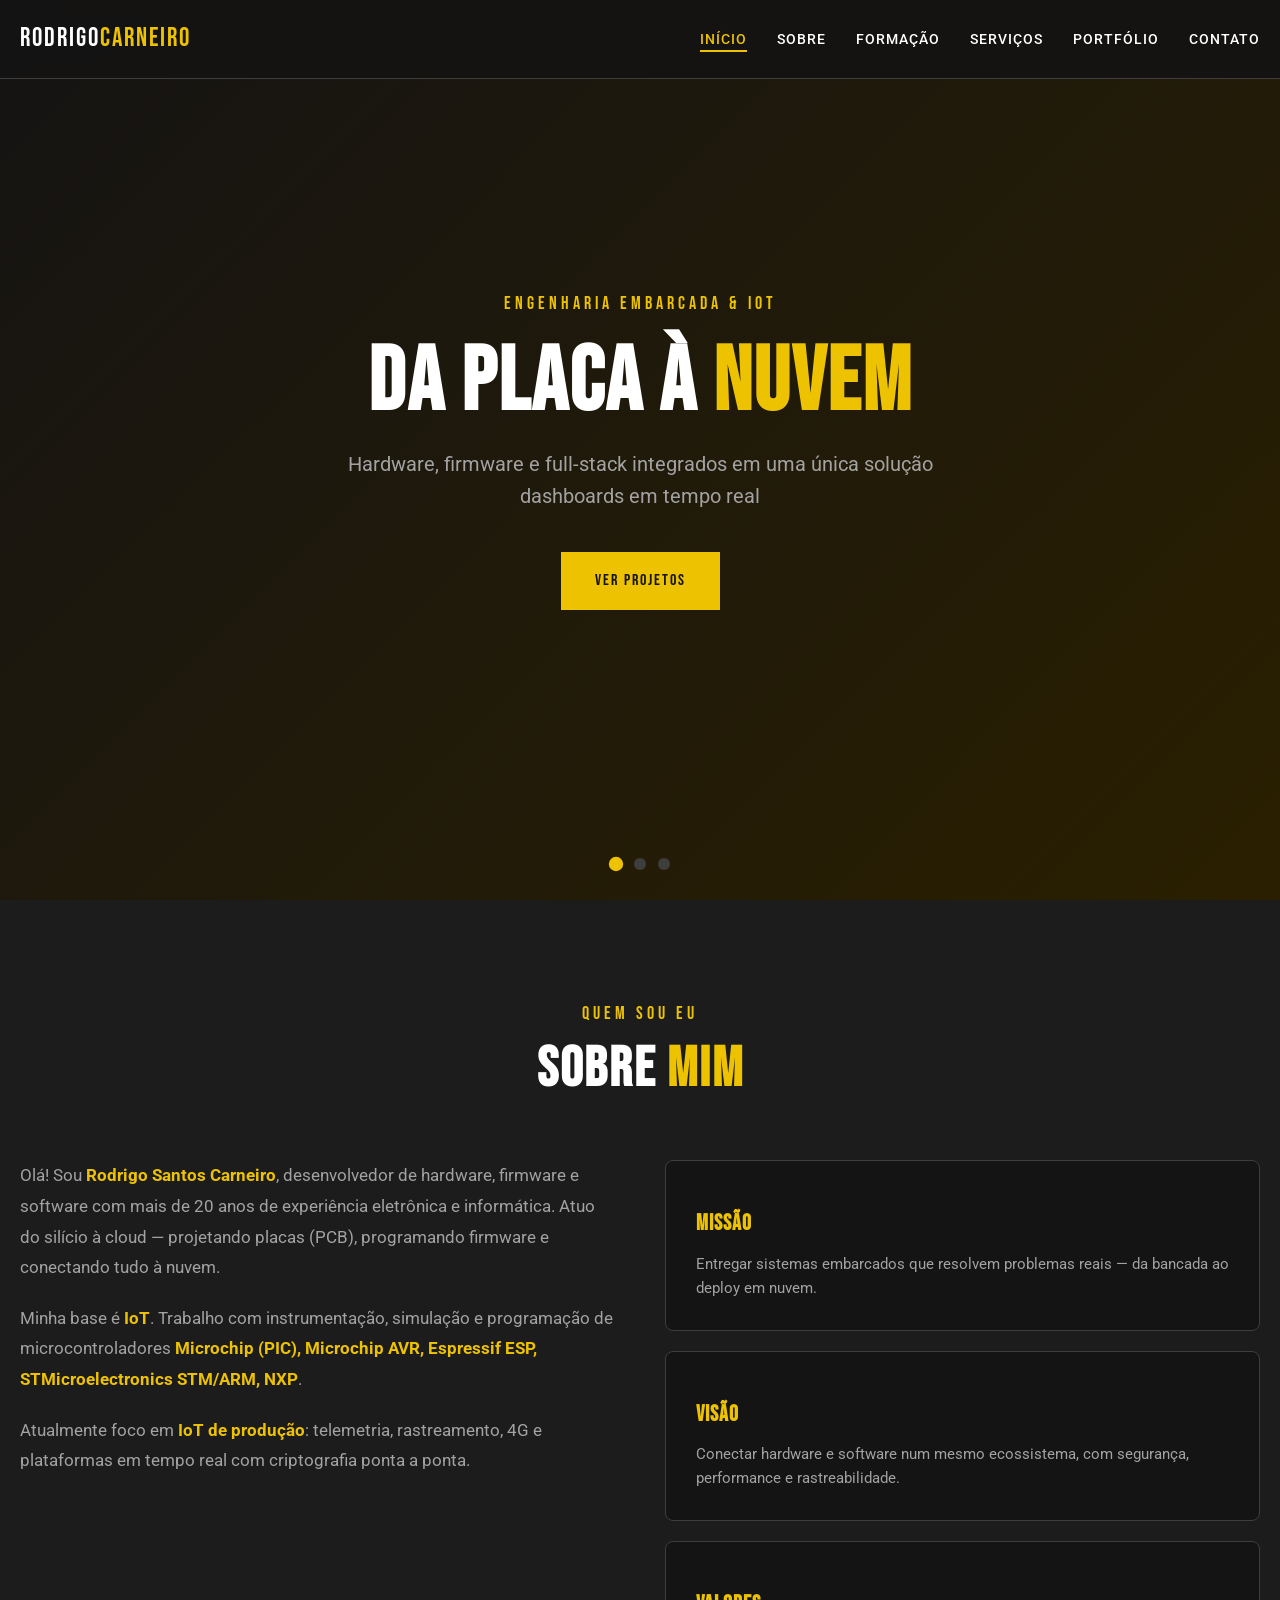
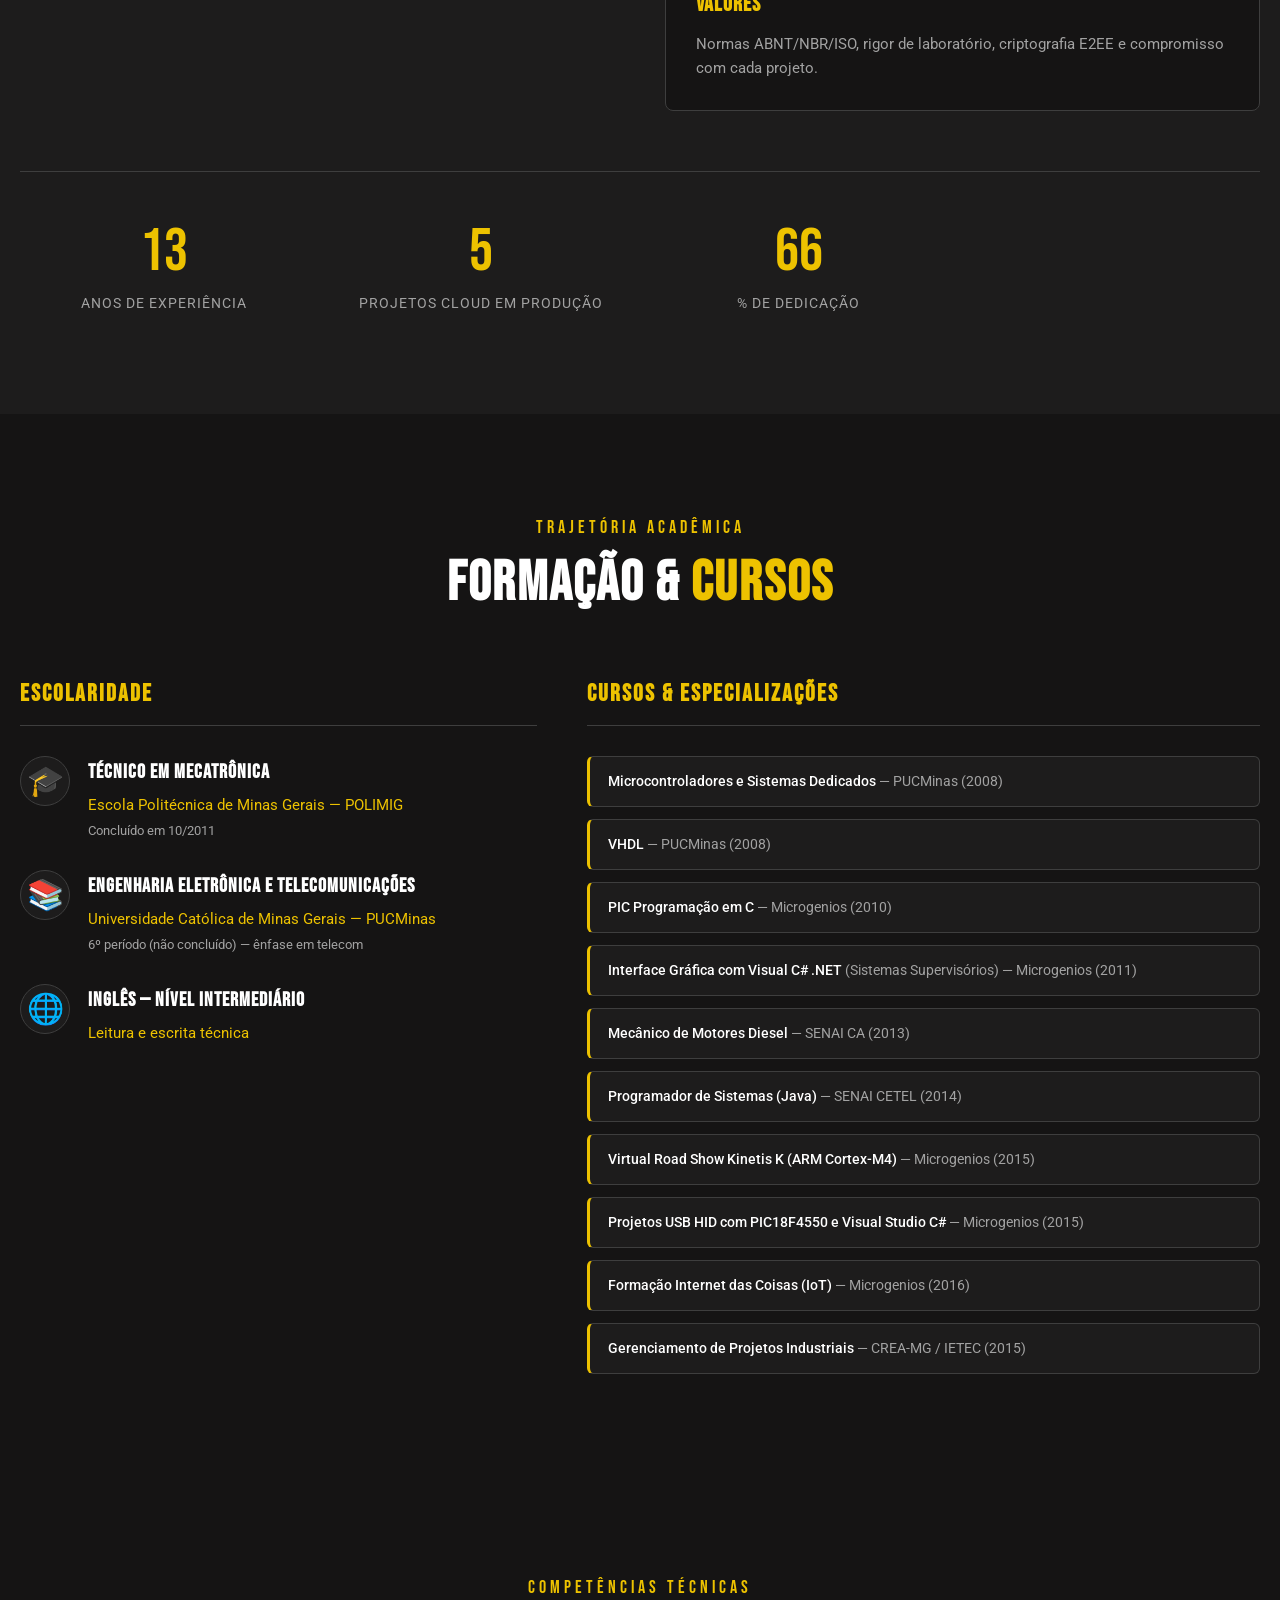
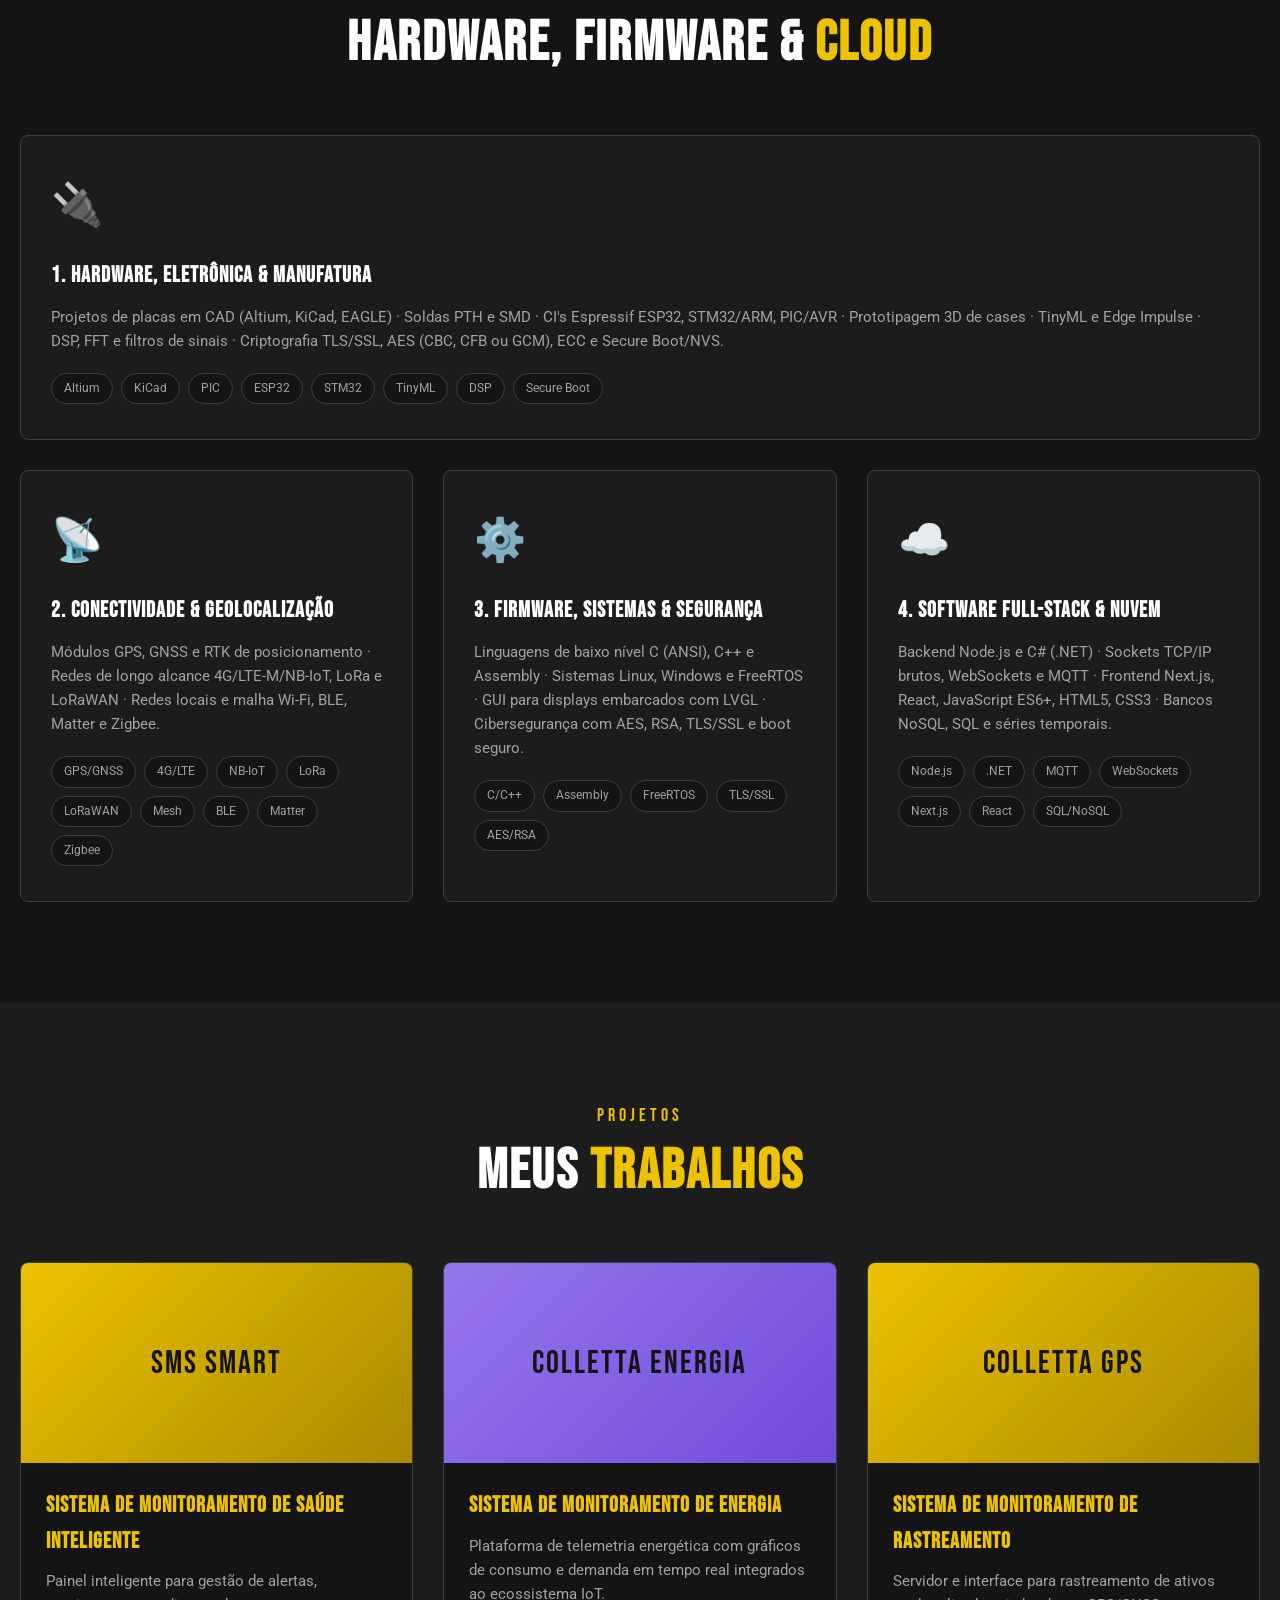
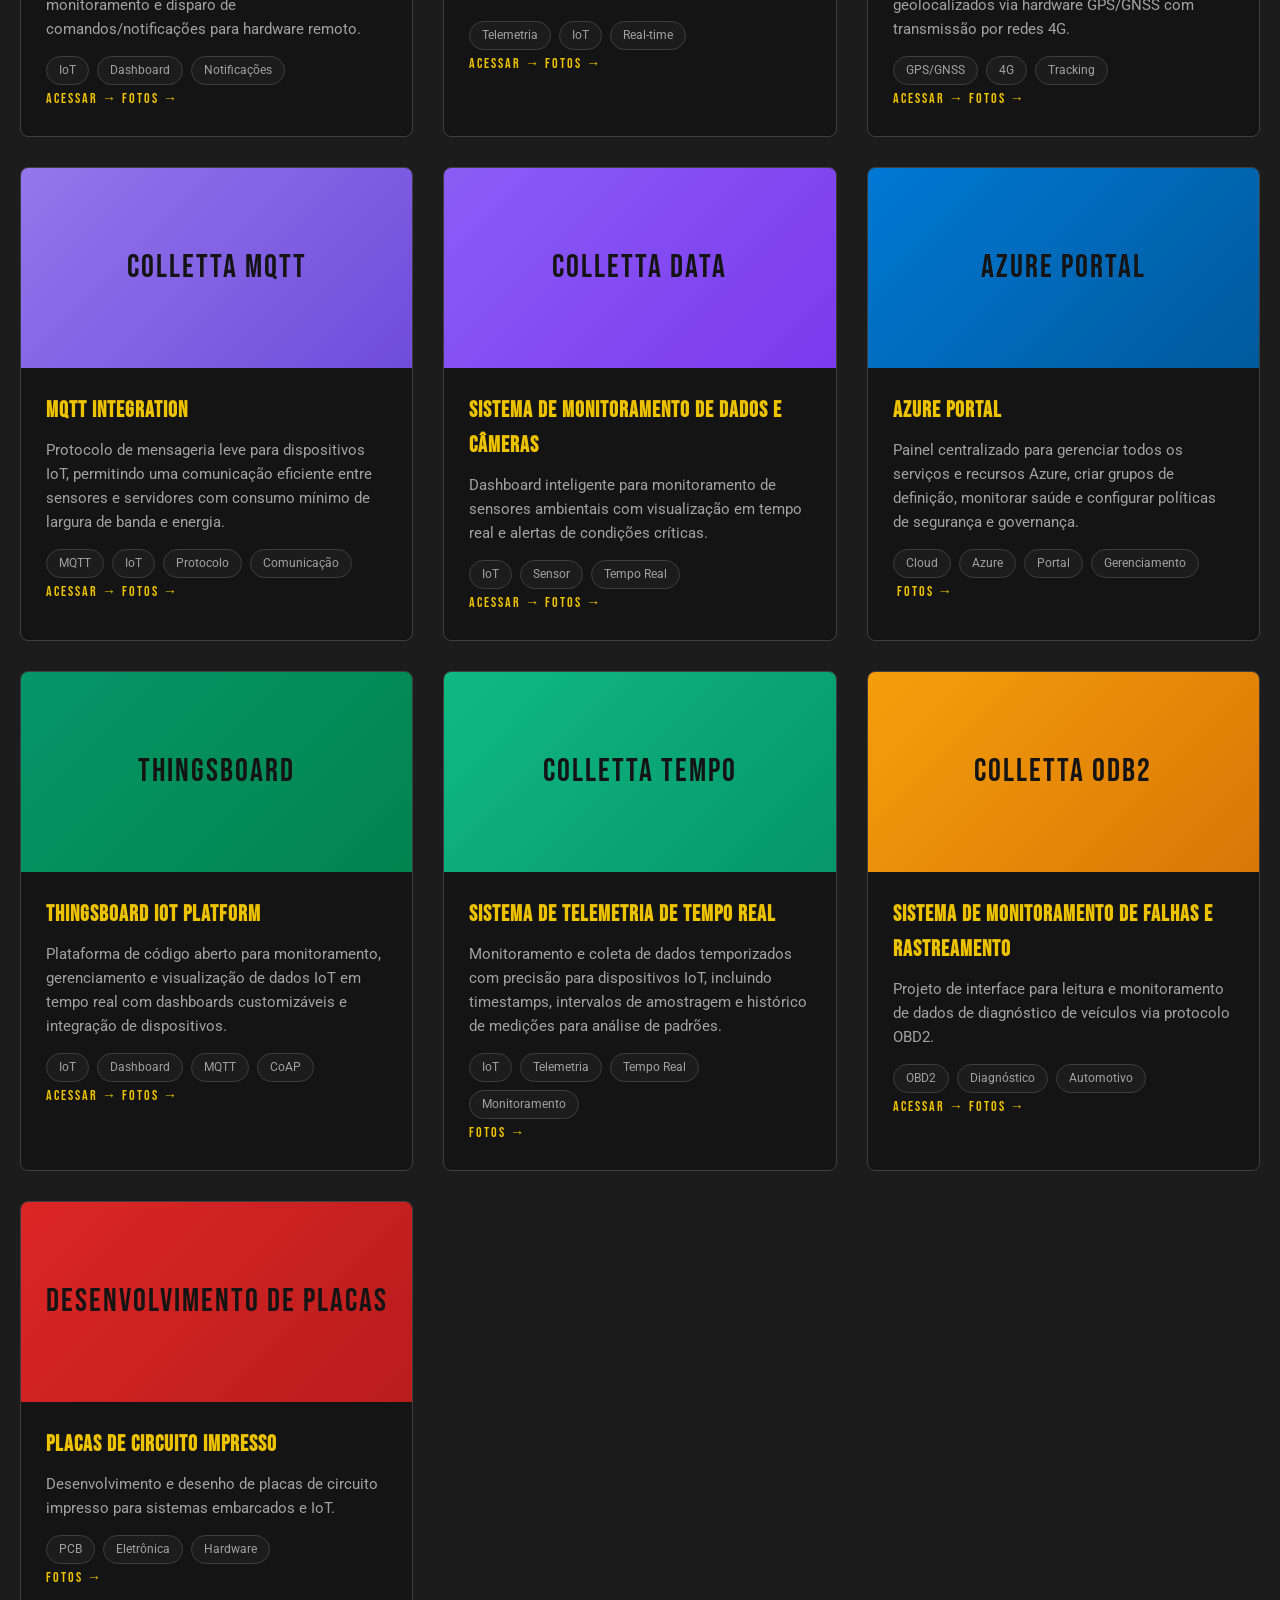
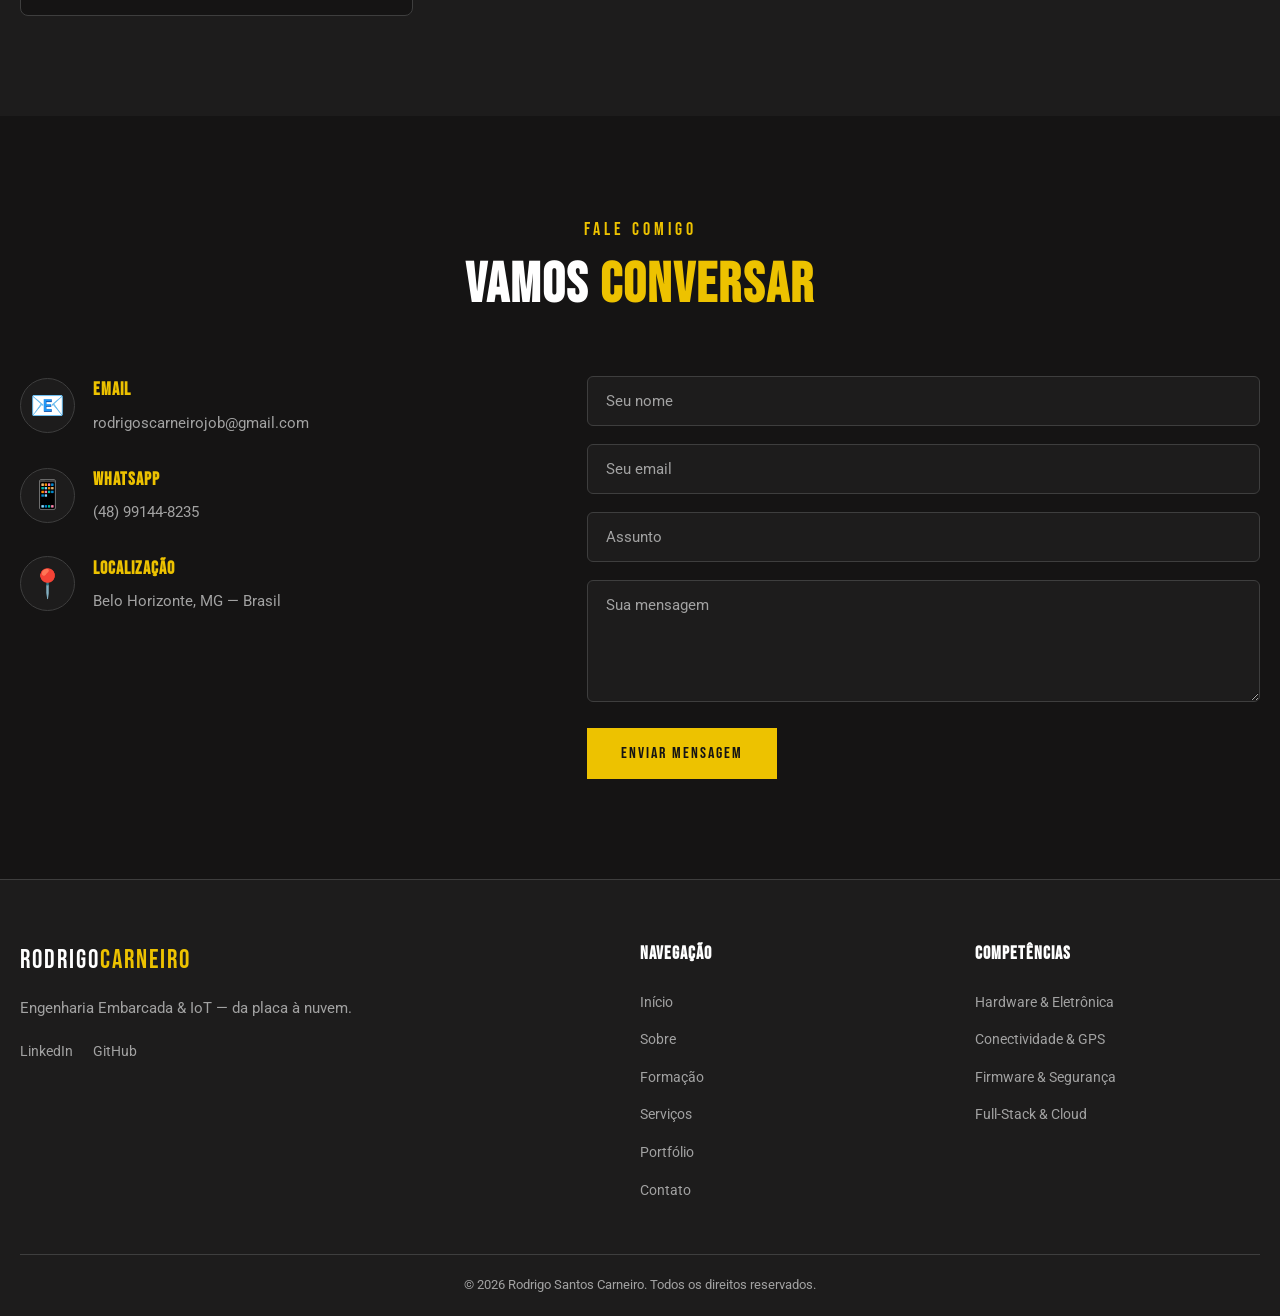
==== index.html @ 7bb81520 "publicar portfolio inicial" ====
<!DOCTYPE html>
<html lang="pt-BR">
<head>
    <meta charset="UTF-8">
    <meta name="viewport" content="width=device-width, initial-scale=1.0">
    <meta name="description" content="Rodrigo Santos Carneiro — Engenheiro Eletrônico e Full-Stack especialista em sistemas embarcados, IoT, firmware e cloud. 20+ anos de experiência.">
    <title>Rodrigo Carneiro — Engenharia Embarcada & IoT</title>
    <link rel="preconnect" href="https://fonts.googleapis.com">
    <link rel="preconnect" href="https://fonts.gstatic.com" crossorigin>
    <link href="https://fonts.googleapis.com/css2?family=Bebas+Neue&family=Roboto:wght@300;400;500;700;900&display=swap" rel="stylesheet">
    <link rel="stylesheet" href="style.css">
</head>
<body>
    <!-- Header / Menu -->
    <header class="header" id="header">
        <div class="container header-container">
            <a href="#" class="logo">
                <span class="logo-text">RODRIGO<span class="accent">CARNEIRO</span></span>
            </a>
            <nav class="nav" id="nav">
                <ul class="menu">
                    <li><a href="#inicio">Início</a></li>
                    <li><a href="#sobre">Sobre</a></li>
                    <li><a href="#formacao">Formação</a></li>
                    <li><a href="#servicos">Serviços</a></li>
                    <li><a href="#portfolio">Portfólio</a></li>
                    <li><a href="#contato">Contato</a></li>
                </ul>
            </nav>
            <button class="menu-toggle" id="menuToggle" aria-label="Menu">
                <span></span>
                <span></span>
                <span></span>
            </button>
        </div>
    </header>

    <!-- Hero / Banner -->
    <section class="hero" id="inicio">
        <div class="hero-slider">
            <div class="hero-slide active" style="--bg: linear-gradient(135deg, #151414 0%, #2a1f00 100%);">
                <div class="container hero-content">
                    <span class="hero-tag">ENGENHARIA EMBARCADA & IoT</span>
                    <h1 class="hero-title">Da Placa à <span class="accent">Nuvem</span></h1>
                    <p class="hero-subtitle">Hardware, firmware e full-stack integrados em uma única solução dashboards em tempo real</p>
                    <a href="#portfolio" class="btn btn-primary">VER PROJETOS</a>
                </div>
            </div>
            <div class="hero-slide" style="--bg: linear-gradient(135deg, #151414 0%, #1a1a2e 100%);">
                <div class="container hero-content">
                    <span class="hero-tag">EXPERIÊNCIA</span>
                    <h1 class="hero-title">20+ Anos de <span class="accent">Eletrônica</span></h1>
                    <p class="hero-subtitle">Laboratório, projetos CAD, soldas PTH/SMD, simulações — do protótipo ao produto</p>
                    <a href="#sobre" class="btn btn-primary">SAIBA MAIS</a>
                </div>
            </div>
            <div class="hero-slide" style="--bg: linear-gradient(135deg, #151414 0%, #2d1b00 100%);">
                <div class="container hero-content">
                    <span class="hero-tag">TELEMETRIA</span>
                    <h1 class="hero-title">Código que <span class="accent">Conecta</span></h1>
                    <p class="hero-subtitle">Telemetria, rastreamento, geolocalização, Edge AI e criptografia ponta a ponta</p>
                    <a href="#contato" class="btn btn-primary">ENTRE EM CONTATO</a>
                </div>
            </div>
        </div>
        <div class="slider-dots">
            <span class="dot active" data-slide="0"></span>
            <span class="dot" data-slide="1"></span>
            <span class="dot" data-slide="2"></span>
        </div>
    </section>

    <!-- Sobre -->
    <section class="section sobre" id="sobre">
        <div class="container">
            <div class="section-header">
                <span class="section-tag">QUEM SOU EU</span>
                <h2 class="section-title">Sobre <span class="accent">Mim</span></h2>
            </div>
            <div class="sobre-grid">
                <div class="sobre-text">
                    <p>Olá! Sou <strong>Rodrigo Santos Carneiro</strong>, desenvolvedor de hardware, firmware e software com mais de 20 anos de experiência eletrônica e informática. Atuo do silício à cloud — projetando placas (PCB), programando firmware e conectando tudo à nuvem.</p>
                    <p>Minha base é <strong>IoT</strong>. Trabalho com instrumentação, simulação e programação de microcontroladores <strong>Microchip (PIC), Microchip AVR, Espressif ESP, STMicroelectronics STM/ARM, NXP</strong>.</p>
                    <p>Atualmente foco em <strong>IoT de produção</strong>: telemetria, rastreamento, 4G e plataformas em tempo real com criptografia ponta a ponta.</p>
                </div>
                <div class="sobre-cards">
                    <div class="sobre-card">
                        <h3 class="card-icon"></h3>
                        <h4>Missão</h4>
                        <p>Entregar sistemas embarcados que resolvem problemas reais — da bancada ao deploy em nuvem.</p>
                    </div>
                    <div class="sobre-card">
                        <h3 class="card-icon"></h3>
                        <h4>Visão</h4>
                        <p>Conectar hardware e software num mesmo ecossistema, com segurança, performance e rastreabilidade.</p>
                    </div>
                    <div class="sobre-card">
                        <h3 class="card-icon"></h3>
                        <h4>Valores</h4>
                        <p>Normas ABNT/NBR/ISO, rigor de laboratório, criptografia E2EE e compromisso com cada projeto.</p>
                    </div>
                </div>
            </div>
            <div class="stats">
                <div class="stat-item">
                    <span class="stat-number" data-target="20">0</span>
                    <span class="stat-label">Anos de Experiência</span>
                </div>
                <div class="stat-item">
                    <span class="stat-number" data-target="9">0</span>
                    <span class="stat-label">Projetos Cloud em Produção</span>
                </div>
                
                <div class="stat-item">
                    <span class="stat-number" data-target="100">0</span>
                    <span class="stat-label">% de Dedicação</span>
                </div>
            </div>
        </div>
    </section>

    <!-- Formação -->
    <section class="section formacao" id="formacao">
        <div class="container">
            <div class="section-header">
                <span class="section-tag">TRAJETÓRIA ACADÊMICA</span>
                <h2 class="section-title">Formação & <span class="accent">Cursos</span></h2>
            </div>
            <div class="formacao-grid">
                <div class="formacao-col">
                    <h3 class="formacao-col-title">Escolaridade</h3>
                    <div class="formacao-item">
                        <div class="formacao-marker">🎓</div>
                        <div>
                            <h4>Técnico em Mecatrônica</h4>
                            <p class="formacao-inst">Escola Politécnica de Minas Gerais — POLIMIG</p>
                            <p class="formacao-period">Concluído em 10/2011</p>
                        </div>
                    </div>
                    <div class="formacao-item">
                        <div class="formacao-marker">📚</div>
                        <div>
                            <h4>Engenharia Eletrônica e Telecomunicações</h4>
                            <p class="formacao-inst">Universidade Católica de Minas Gerais — PUCMinas</p>
                            <p class="formacao-period">6º período (não concluído) — ênfase em telecom</p>
                        </div>
                    </div>
                    <div class="formacao-item">
                        <div class="formacao-marker">🌐</div>
                        <div>
                            <h4>Inglês — Nível Intermediário</h4>
                            <p class="formacao-inst">Leitura e escrita técnica</p>
                        </div>
                    </div>
                </div>
                <div class="formacao-col">
                    <h3 class="formacao-col-title">Cursos & Especializações</h3>
                    <ul class="formacao-list">
                        <li><strong>Microcontroladores e Sistemas Dedicados</strong> — PUCMinas (2008)</li>
                        <li><strong>VHDL</strong> — PUCMinas (2008)</li>
                        <li><strong>PIC Programação em C</strong> — Microgenios (2010)</li>
                        <li><strong>Interface Gráfica com Visual C# .NET</strong> (Sistemas Supervisórios) — Microgenios (2011)</li>
                        <li><strong>Mecânico de Motores Diesel</strong> — SENAI CA (2013)</li>
                        <li><strong>Programador de Sistemas (Java)</strong> — SENAI CETEL (2014)</li>
                        <li><strong>Virtual Road Show Kinetis K (ARM Cortex-M4)</strong> — Microgenios (2015)</li>
                        <li><strong>Projetos USB HID com PIC18F4550 e Visual Studio C#</strong> — Microgenios (2015)</li>
                        <li><strong>Formação Internet das Coisas (IoT)</strong> — Microgenios (2016)</li>
                        <li><strong>Gerenciamento de Projetos Industriais</strong> — CREA-MG / IETEC (2015)</li>
                    </ul>
                </div>
            </div>
        </div>
    </section>

    <!-- Serviços -->
    <section class="section servicos" id="servicos">
        <div class="container">
            <div class="section-header">
                <span class="section-tag">COMPETÊNCIAS TÉCNICAS</span>
                <h2 class="section-title">Hardware, Firmware & <span class="accent">Cloud</span></h2>
            </div>
            <div class="servicos-grid">
                <div class="servico-card servico-card-wide">
                    <div class="servico-icon">🔌</div>
                    <h3 class="servico-title">1. Hardware, Eletrônica & Manufatura</h3>
                    <p class="servico-desc">Projetos de placas em CAD (Altium, KiCad, EAGLE) · Soldas PTH e SMD · CI's Espressif ESP32, STM32/ARM, PIC/AVR · Prototipagem 3D de cases · TinyML e Edge Impulse · DSP, FFT e filtros de sinais · Criptografia TLS/SSL, AES (CBC, CFB ou GCM), ECC e Secure Boot/NVS.</p>
                    <div class="servico-tags">
                        <span>Altium</span><span>KiCad</span><span>PIC</span><span>ESP32</span><span>STM32</span><span>TinyML</span><span>DSP</span><span>Secure Boot</span>
                    </div>
                </div>
                <div class="servico-card">
                    <div class="servico-icon">📡</div>
                    <h3 class="servico-title">2. Conectividade & Geolocalização</h3>
                    <p class="servico-desc">Módulos GPS, GNSS e RTK de posicionamento · Redes de longo alcance 4G/LTE-M/NB-IoT, LoRa e LoRaWAN · Redes locais e malha Wi-Fi, BLE, Matter e Zigbee.</p>
                    <div class="servico-tags">
                        <span>GPS/GNSS</span><span>4G/LTE</span><span>NB-IoT</span><span>LoRa</span><span>LoRaWAN</span><span>Mesh</span><span>BLE</span><span>Matter</span><span>Zigbee</span>
                    </div>
                </div>
                <div class="servico-card">
                    <div class="servico-icon">⚙️</div>
                    <h3 class="servico-title">3. Firmware, Sistemas & Segurança</h3>
                    <p class="servico-desc">Linguagens de baixo nível C (ANSI), C++ e Assembly · Sistemas Linux, Windows e FreeRTOS · GUI para displays embarcados com LVGL · Cibersegurança com AES, RSA, TLS/SSL e boot seguro.</p>
                    <div class="servico-tags">
                        <span>C/C++</span><span>Assembly</span><span>FreeRTOS</span><span>TLS/SSL</span><span>AES/RSA</span>
                    </div>
                </div>
                <div class="servico-card">
                    <div class="servico-icon">☁️</div>
                    <h3 class="servico-title">4. Software Full-Stack & Nuvem</h3>
                    <p class="servico-desc">Backend Node.js e C# (.NET) · Sockets TCP/IP brutos, WebSockets e MQTT · Frontend Next.js, React, JavaScript ES6+, HTML5, CSS3 · Bancos NoSQL, SQL e séries temporais.</p>
                    <div class="servico-tags">
                        <span>Node.js</span><span>.NET</span><span>MQTT</span><span>WebSockets</span><span>Next.js</span><span>React</span><span>SQL/NoSQL</span>
                    </div>
                </div>
            </div>
        </div>
    </section>

    <!-- Portfólio -->
    <section class="section portfolio" id="portfolio">
        <div class="container">
            <div class="section-header">
                <span class="section-tag">PROJETOS</span>
                <h2 class="section-title">Meus <span class="accent">Trabalhos</span></h2>
            </div>
            <div class="portfolio-grid">
                <div class="portfolio-card">
                    <div class="portfolio-img" style="background: linear-gradient(135deg, #edc200 0%, #a98a00 100%);">
                        <span>SMS Smart</span>
                    </div>
                    <div class="portfolio-info">
                        <h3>Sistema de Monitoramento de Saúde Inteligente</h3>
                        <p>Painel inteligente para gestão de alertas, monitoramento e disparo de comandos/notificações para hardware remoto.</p>
                        <div class="portfolio-tags">
                            <span>IoT</span><span>Dashboard</span><span>Notificações</span>
                        </div>
                        <a href="https://smssmart.netlify.app" target="_blank" rel="noopener" class="servico-link">Acessar →</a>
                        <a href="fotos/smssmart/index.html" target="_blank" rel="noopener" class="servico-link">Fotos →</a>
                    </div>
                </div>
                <div class="portfolio-card">
                    <div class="portfolio-img" style="background: linear-gradient(135deg, #9476EC 0%, #704CDB 100%);">
                        <span>Colletta Energia</span>
                    </div>
                    <div class="portfolio-info">
                        <h3>Sistema de Monitoramento de Energia</h3>
                        <p>Plataforma de telemetria energética com gráficos de consumo e demanda em tempo real integrados ao ecossistema IoT.</p>
                        <div class="portfolio-tags">
                            
                            <span>Telemetria</span><span>IoT</span><span>Real-time</span>
                            
                        </div>
                        <a href="https://collettaenergia.netlify.app" target="_blank" rel="noopener" class="servico-link">Acessar →</a>
                        <a href="fotos/CollettaSellettivaiiot billaiiot energia/index.html" target="_blank" rel="noopener" class="servico-link">Fotos →</a>
                    </div>
                </div>
                <div class="portfolio-card">
                    <div class="portfolio-img" style="background: linear-gradient(135deg, #edc200 0%, #a98a00 100%);">
                        <span>Colletta GPS</span>
                    </div>
                    <div class="portfolio-info">
                        <h3>Sistema de Monitoramento de Rastreamento</h3>
                        <p>Servidor e interface para rastreamento de ativos geolocalizados via hardware GPS/GNSS com transmissão por redes 4G.</p>
                        <div class="portfolio-tags">
                            <span>GPS/GNSS</span><span>4G</span><span>Tracking</span>
                        </div>
                        <a href="https://collettagps.onrender.com" target="_blank" rel="noopener" class="servico-link">Acessar →</a>
                        <a href="fotos/CollettaSelletiva iio&T GPS/index.html" target="_blank" rel="noopener" class="servico-link">Fotos →</a>
                    </div>
                </div>
                <div class="portfolio-card">
                    <div class="portfolio-img" style="background: linear-gradient(135deg, #9476EC 0%, #704CDB 100%);">
                        <span>Colletta MQTT</span>
                    </div>
                    <div class="portfolio-info">
                        <h3>MQTT Integration</h3>
                        <p>Protocolo de mensageria leve para dispositivos IoT, permitindo uma comunicação eficiente entre sensores e servidores com consumo mínimo de largura de banda e energia.</p>
                        <div class="portfolio-tags">
                            <span>MQTT</span><span>IoT</span><span>Protocolo</span><span>Comunicação</span>
                        </div>
                        <a href="https://collettamqtt.onrender.com" target="_blank" rel="noopener" class="servico-link">Acessar →</a>
                        <a href="fotos/mqtt/index.html" target="_blank" rel="noopener" class="servico-link">Fotos →</a>
                        
                    </div>
                </div>
                <div class="portfolio-card">
                    <div class="portfolio-img" style="background: linear-gradient(135deg, #8b5cf6 0%, #7c3aed 100%);">
                        <span>Colletta DATA</span>
                    </div>
                    <div class="portfolio-info">
                        <h3>Sistema de Monitoramento de dados e câmeras</h3>
                        <p>Dashboard inteligente para monitoramento de sensores ambientais com visualização em tempo real e alertas de condições críticas.</p>
                        <div class="portfolio-tags">
                            <span>IoT</span><span>Sensor</span><span>Tempo Real</span>
                        </div>
                        <a href="https://nomadgeek-sensor-dashboard.onrender.com/client" target="_blank" rel="noopener" class="servico-link">Acessar →</a>
                        <a href="fotos/colletta data/index.html" target="_blank" rel="noopener" class="servico-link">Fotos →</a>
                    </div>
                </div>
                <div class="portfolio-card">
                    <div class="portfolio-img" style="background: linear-gradient(135deg, #0078d4 0%, #005a9c 100%);">
                        <span>Azure Portal</span>
                    </div>
                    <div class="portfolio-info">
                        <h3>Azure Portal</h3>
                        <p>Painel centralizado para gerenciar todos os serviços e recursos Azure, criar grupos de definição, monitorar saúde e configurar políticas de segurança e governança.</p>
                        <div class="portfolio-tags">
                            <span>Cloud</span><span>Azure</span><span>Portal</span><span>Gerenciamento</span>
                        </div>
                        <a href="https://portal.azure.com" target="_blank" rel="noopener" class="servico-link"></a>
                        <a href="fotos/portal azure/index.html" target="_blank" rel="noopener" class="servico-link">Fotos →</a>
                    </div>
                </div>
                <div class="portfolio-card">
                    <div class="portfolio-img" style="background: linear-gradient(135deg, #059669 0%, #02844e 100%);">
                        <span>ThingsBoard</span>
                    </div>
                    <div class="portfolio-info">
                        <h3>ThingsBoard IoT Platform</h3>
                        <p>Plataforma de código aberto para monitoramento, gerenciamento e visualização de dados IoT em tempo real com dashboards customizáveis e integração de dispositivos.</p>
                        <div class="portfolio-tags">
                            <span>IoT</span><span>Dashboard</span><span>MQTT</span><span>CoAP</span>
                        </div>
                        <a href="https://thingsboard.io" target="_blank" rel="noopener" class="servico-link">Acessar →</a>
                        <a href="fotos/thingsboard/index.html" target="_blank" rel="noopener" class="servico-link">Fotos →</a>
                    </div>
                </div>
                <div class="portfolio-card">
                    <div class="portfolio-img" style="background: linear-gradient(135deg, #10b981 0%, #059669 100%);">
                        <span>Colletta Tempo</span>
                    </div>
                    <div class="portfolio-info">
                        <h3>Sistema de Telemetria de Tempo Real</h3>
                        <p>Monitoramento e coleta de dados temporizados com precisão para dispositivos IoT, incluindo timestamps, intervalos de amostragem e histórico de medições para análise de padrões.</p>
                    <div class="portfolio-tags">
                            <span>IoT</span><span>Telemetria</span><span>Tempo Real</span><span>Monitoramento</span>
                        </div>
                        
                        <a href="fotos/colletta-iiot-dashboard/index.html" target="_blank" rel="noopener" class="servico-link">Fotos →</a>
                    </div>
                </div>
                <div class="portfolio-card">
                    <div class="portfolio-img" style="background: linear-gradient(135deg, #f59e0b 0%, #d97706 100%);">
                        <span>Colletta ODB2</span>
                    </div>
                    <div class="portfolio-info">
                        <h3>Sistema de Monitoramento de Falhas e Rastreamento</h3>
                        <p>Projeto de interface para leitura e monitoramento de dados de diagnóstico de veículos via protocolo OBD2.</p>
                        <div class="portfolio-tags">
                            <span>OBD2</span><span>Diagnóstico</span><span>Automotivo</span>
                        </div>
                        <a href="https://collettaodb2.netlify.app" target="_blank" rel="noopener" class="servico-link">Acessar →</a>
                        <a href="fotos/projeto-odb2/index.html" target="_blank" rel="noopener" class="servico-link">Fotos →</a>
                    </div>
                </div>
                <div class="portfolio-card">
                    <div class="portfolio-img" style="background: linear-gradient(135deg, #dc2626 0%, #b91c1c 100%);">
                        <span>Desenvolvimento de Placas</span>
                    </div>
                    <div class="portfolio-info">
                        <h3>Placas de Circuito Impresso</h3>
                        <p>Desenvolvimento e desenho de placas de circuito impresso para sistemas embarcados e IoT.</p>
                        <div class="portfolio-tags">
                            <span>PCB</span><span>Eletrônica</span><span>Hardware</span>
                        </div>
                        
                        <a href="fotos/placas/index.html" target="_blank" rel="noopener" class="servico-link">Fotos →</a>
                    </div>
                </div>
            </div>
    </section>

    <!-- Contato -->
    <section class="section contato" id="contato">
        <div class="container">
            <div class="section-header">
                <span class="section-tag">FALE COMIGO</span>
                <h2 class="section-title">Vamos <span class="accent">Conversar</span></h2>
            </div>
            <div class="contato-grid">
                <div class="contato-info">
                    <div class="contato-item">
                        <span class="contato-icon">📧</span>
                        <div>
                            <h4>Email</h4>
                            <a href="mailto:rodrigoscarneirojob@gmail.com">rodrigoscarneirojob@gmail.com</a>
                        </div>
                    </div>
                    <div class="contato-item">
                        <span class="contato-icon">📱</span>
                        <div>
                            <h4>WhatsApp</h4>
                            <a href="https://wa.me/5504891448235" target="_blank" rel="noopener">(48) 99144-8235</a>
                        </div>
                    </div>
                    <div class="contato-item">
                        <span class="contato-icon">📍</span>
                        <div>
                            <h4>Localização</h4>
                            <p>Belo Horizonte, MG — Brasil</p>
                        </div>
                    </div>
                </div>
                <form class="contato-form" id="contatoForm" action="https://formsubmit.co/rodrigoscarneirojob@gmail.com" method="POST">
                    <div class="form-group">
                        <input type="text" name="name" placeholder="Seu nome" required>
                    </div>
                    <div class="form-group">
                        <input type="email" name="email" placeholder="Seu email" required>
                    </div>
                    <div class="form-group">
                        <input type="text" name="subject" placeholder="Assunto">
                    </div>
                    <div class="form-group">
                        <textarea name="message" placeholder="Sua mensagem" rows="5" required></textarea>
                    </div>
                    <button type="submit" class="btn btn-primary">ENVIAR MENSAGEM</button>
                </form>
            </div>
        </div>
    </section>

    <!-- Footer -->
    <footer class="footer">
        <div class="container">
            <div class="footer-top">
                <div class="footer-brand">
                    <a href="#" class="logo">
                        <span class="logo-text">RODRIGO<span class="accent">CARNEIRO</span></span>
                    </a>
                    <p>Engenharia Embarcada & IoT — da placa à nuvem.</p>
                    <div class="social-links">
                        <a href="https://www.linkedin.com/in/rodrigo-carneiro-b8105b269/" aria-label="LinkedIn">LinkedIn</a>
                        <a href="https://github.com/bilarodrigo" aria-label="GitHub">GitHub</a>
                        
                    </div>
                </div>
                <div class="footer-links">
                    <h4>Navegação</h4>
                    <ul>
                        <li><a href="#inicio">Início</a></li>
                        <li><a href="#sobre">Sobre</a></li>
                        <li><a href="#formacao">Formação</a></li>
                        <li><a href="#servicos">Serviços</a></li>
                        <li><a href="#portfolio">Portfólio</a></li>
                        <li><a href="#contato">Contato</a></li>
                    </ul>
                </div>
                <div class="footer-links">
                    <h4>Competências</h4>
                    <ul>
                        <li><a href="#servicos">Hardware & Eletrônica</a></li>
                        <li><a href="#servicos">Conectividade & GPS</a></li>
                        <li><a href="#servicos">Firmware & Segurança</a></li>
                        <li><a href="#servicos">Full-Stack & Cloud</a></li>
                    </ul>
                </div>
            </div>
            <div class="footer-bottom">
                <p>&copy; <span id="year"></span> Rodrigo Santos Carneiro. Todos os direitos reservados.</p>
            </div>
        </div>
    </footer>

    <script src="script.js"></script>
</body>
</html>
---- style.css ----
:root {
    --bg-color: #151414;
    --bg-alt: #1d1c1c;
    --border-color: #3E3E3E;
    --text-dark: #edc200;
    --text-light: #A2A2A2;
    --text-link: #edc200;
    --text-hover: #a2a2a2;
    --white: #ffffff;
    --purple: #9476EC;
    --purple-dark: #704CDB;
    --font-display: 'Bebas Neue', sans-serif;
    --font-body: 'Roboto', sans-serif;
    --transition: all 0.3s ease;
    --max-width: 1320px;
}

* {
    margin: 0;
    padding: 0;
    box-sizing: border-box;
}

html {
    scroll-behavior: smooth;
}

body {
    font-family: var(--font-body);
    background-color: var(--bg-color);
    color: var(--white);
    line-height: 1.6;
    overflow-x: hidden;
}

img {
    max-width: 100%;
    height: auto;
}

a {
    text-decoration: none;
    color: inherit;
}

ul {
    list-style: none;
}

.container {
    max-width: var(--max-width);
    margin: 0 auto;
    padding: 0 20px;
}

.accent {
    color: var(--text-dark);
}

.btn {
    display: inline-block;
    padding: 14px 32px;
    font-family: var(--font-display);
    font-size: 16px;
    letter-spacing: 2px;
    text-transform: uppercase;
    border: 2px solid var(--text-dark);
    transition: var(--transition);
    cursor: pointer;
}

.btn-primary {
    background: var(--text-dark);
    color: var(--bg-color);
}

.btn-primary:hover {
    background: transparent;
    color: var(--text-dark);
}

/* Header */
.header {
    position: fixed;
    top: 0;
    left: 0;
    width: 100%;
    z-index: 1000;
    background: rgba(21, 20, 20, 0.95);
    backdrop-filter: blur(10px);
    border-bottom: 1px solid var(--border-color);
    transition: var(--transition);
}

.header.scrolled {
    padding: 0;
}

.header-container {
    display: flex;
    align-items: center;
    justify-content: space-between;
    padding: 18px 20px;
}

.logo {
    display: inline-flex;
}

.logo-text {
    font-family: var(--font-display);
    font-size: 26px;
    letter-spacing: 2px;
    color: var(--white);
}

.menu {
    display: flex;
    gap: 30px;
}

.menu li a {
    font-size: 14px;
    font-weight: 500;
    letter-spacing: 1px;
    text-transform: uppercase;
    color: var(--white);
    transition: var(--transition);
    position: relative;
    padding: 5px 0;
}

.menu li a::after {
    content: '';
    position: absolute;
    bottom: 0;
    left: 0;
    width: 0;
    height: 2px;
    background: var(--text-dark);
    transition: var(--transition);
}

.menu li a:hover,
.menu li a.active {
    color: var(--text-dark);
}

.menu li a:hover::after,
.menu li a.active::after {
    width: 100%;
}

.menu-toggle {
    display: none;
    flex-direction: column;
    gap: 5px;
    background: none;
    border: none;
    cursor: pointer;
    padding: 5px;
}

.menu-toggle span {
    width: 28px;
    height: 3px;
    background: var(--white);
    transition: var(--transition);
}

.menu-toggle.active span:nth-child(1) {
    transform: rotate(45deg) translate(6px, 6px);
}

.menu-toggle.active span:nth-child(2) {
    opacity: 0;
}

.menu-toggle.active span:nth-child(3) {
    transform: rotate(-45deg) translate(6px, -6px);
}

/* Hero / Slider */
.hero {
    position: relative;
    min-height: 100vh;
    overflow: hidden;
}

.hero-slider {
    position: relative;
    height: 100vh;
}

.hero-slide {
    position: absolute;
    top: 0;
    left: 0;
    width: 100%;
    height: 100%;
    display: flex;
    align-items: center;
    background: var(--bg);
    opacity: 0;
    transition: opacity 1s ease;
    z-index: 1;
}

.hero-slide.active {
    opacity: 1;
    z-index: 2;
}

.hero-content {
    text-align: center;
    animation: fadeInUp 1s ease;
}

.hero-tag {
    display: inline-block;
    font-family: var(--font-display);
    color: var(--text-dark);
    letter-spacing: 4px;
    font-size: 18px;
    margin-bottom: 20px;
}

.hero-title {
    font-family: var(--font-display);
    font-size: clamp(40px, 7vw, 96px);
    line-height: 1;
    margin-bottom: 20px;
    letter-spacing: 2px;
}

.hero-subtitle {
    font-size: clamp(16px, 2vw, 20px);
    color: var(--text-light);
    max-width: 600px;
    margin: 0 auto 40px;
    line-height: 1.6;
}

.slider-dots {
    position: absolute;
    bottom: 30px;
    left: 50%;
    transform: translateX(-50%);
    display: flex;
    gap: 12px;
    z-index: 10;
}

.dot {
    width: 12px;
    height: 12px;
    border-radius: 50%;
    background: var(--border-color);
    cursor: pointer;
    transition: var(--transition);
}

.dot.active {
    background: var(--text-dark);
    transform: scale(1.2);
}

@keyframes fadeInUp {
    from {
        opacity: 0;
        transform: translateY(40px);
    }
    to {
        opacity: 1;
        transform: translateY(0);
    }
}

/* Sections */
.section {
    padding: 100px 0;
}

.section-header {
    text-align: center;
    margin-bottom: 60px;
}

.section-tag {
    display: inline-block;
    font-family: var(--font-display);
    color: var(--text-dark);
    letter-spacing: 4px;
    font-size: 18px;
    margin-bottom: 10px;
}

.section-title {
    font-family: var(--font-display);
    font-size: clamp(32px, 5vw, 56px);
    letter-spacing: 2px;
    line-height: 1.1;
}

/* Sobre */
.sobre {
    background: var(--bg-alt);
}

.sobre-grid {
    display: grid;
    grid-template-columns: 1fr 1fr;
    gap: 50px;
    align-items: start;
    margin-bottom: 60px;
}

.sobre-text p {
    font-size: 17px;
    color: var(--text-light);
    margin-bottom: 20px;
    line-height: 1.8;
}

.sobre-text p strong {
    color: var(--text-dark);
}

.sobre-cards {
    display: grid;
    gap: 20px;
}

.sobre-card {
    padding: 30px;
    background: var(--bg-color);
    border: 1px solid var(--border-color);
    border-radius: 8px;
    transition: var(--transition);
}

.sobre-card:hover {
    border-color: var(--text-dark);
    transform: translateY(-5px);
}

.card-icon {
    font-size: 36px;
    margin-bottom: 15px;
}

.sobre-card h4 {
    font-family: var(--font-display);
    font-size: 22px;
    color: var(--text-dark);
    letter-spacing: 1px;
    margin-bottom: 10px;
}

.sobre-card p {
    color: var(--text-light);
    font-size: 15px;
}

.stats {
    display: grid;
    grid-template-columns: repeat(4, 1fr);
    gap: 30px;
    padding-top: 50px;
    border-top: 1px solid var(--border-color);
}

.stat-item {
    text-align: center;
}

.stat-number {
    display: block;
    font-family: var(--font-display);
    font-size: 60px;
    color: var(--text-dark);
    line-height: 1;
}

.stat-label {
    display: block;
    margin-top: 10px;
    font-size: 14px;
    color: var(--text-light);
    text-transform: uppercase;
    letter-spacing: 1px;
}

/* Serviços */
.servicos-grid {
    display: grid;
    grid-template-columns: repeat(auto-fit, minmax(300px, 1fr));
    gap: 30px;
}

.servico-card {
    padding: 35px 30px;
    background: var(--bg-alt);
    border: 1px solid var(--border-color);
    border-radius: 8px;
    transition: var(--transition);
}

.servico-card:hover {
    border-color: var(--text-dark);
    transform: translateY(-8px);
    background: var(--bg-color);
}

.servico-icon {
    font-size: 42px;
    margin-bottom: 20px;
}

.servico-title {
    font-family: var(--font-display);
    font-size: 22px;
    color: var(--white);
    letter-spacing: 1px;
    margin-bottom: 12px;
}

.servico-desc {
    color: var(--text-light);
    font-size: 15px;
    margin-bottom: 20px;
    line-height: 1.6;
}

.servico-link {
    font-family: var(--font-display);
    color: var(--text-dark);
    letter-spacing: 2px;
    font-size: 14px;
    display: inline-block;
    transition: var(--transition);
}

.servico-link:hover {
    letter-spacing: 3px;
}

.servico-card-wide {
    grid-column: 1 / -1;
}

.servico-tags {
    display: flex;
    flex-wrap: wrap;
    gap: 8px;
    margin-top: 15px;
}

.servico-tags span {
    padding: 5px 12px;
    background: var(--bg-color);
    border: 1px solid var(--border-color);
    border-radius: 20px;
    font-size: 12px;
    color: var(--text-light);
    transition: var(--transition);
}

.servico-card:hover .servico-tags span {
    border-color: var(--text-dark);
    color: var(--text-dark);
}

/* Formação */
.formacao {
    background: var(--bg-color);
}

.formacao-grid {
    display: grid;
    grid-template-columns: 1fr 1.3fr;
    gap: 50px;
    align-items: start;
}

.formacao-col-title {
    font-family: var(--font-display);
    font-size: 24px;
    color: var(--text-dark);
    letter-spacing: 2px;
    margin-bottom: 30px;
    padding-bottom: 12px;
    border-bottom: 1px solid var(--border-color);
}

.formacao-item {
    display: flex;
    gap: 18px;
    margin-bottom: 28px;
}

.formacao-marker {
    font-size: 30px;
    flex-shrink: 0;
    width: 50px;
    height: 50px;
    display: flex;
    align-items: center;
    justify-content: center;
    background: var(--bg-alt);
    border: 1px solid var(--border-color);
    border-radius: 50%;
    transition: var(--transition);
}

.formacao-item:hover .formacao-marker {
    border-color: var(--text-dark);
    transform: translateY(-3px);
}

.formacao-item h4 {
    font-family: var(--font-display);
    font-size: 20px;
    color: var(--white);
    letter-spacing: 1px;
    margin-bottom: 5px;
}

.formacao-inst {
    color: var(--text-dark);
    font-size: 15px;
    margin-bottom: 4px;
}

.formacao-period {
    color: var(--text-light);
    font-size: 13px;
}

.formacao-list {
    display: grid;
    gap: 12px;
}

.formacao-list li {
    padding: 14px 18px;
    background: var(--bg-alt);
    border: 1px solid var(--border-color);
    border-left: 3px solid var(--text-dark);
    border-radius: 6px;
    color: var(--text-light);
    font-size: 14px;
    line-height: 1.5;
    transition: var(--transition);
}

.formacao-list li:hover {
    border-color: var(--text-dark);
    transform: translateX(4px);
}

.formacao-list li strong {
    color: var(--white);
    font-weight: 500;
}

/* Portfólio */
.portfolio {
    background: var(--bg-alt);
}

.portfolio-grid {
    display: grid;
    grid-template-columns: repeat(auto-fit, minmax(300px, 1fr));
    gap: 30px;
}

.portfolio-card {
    background: var(--bg-color);
    border: 1px solid var(--border-color);
    border-radius: 8px;
    overflow: hidden;
    transition: var(--transition);
}

.portfolio-card:hover {
    transform: translateY(-8px);
    border-color: var(--text-dark);
}

.portfolio-img {
    height: 200px;
    display: flex;
    align-items: center;
    justify-content: center;
    color: var(--bg-color);
    font-family: var(--font-display);
    font-size: 32px;
    letter-spacing: 2px;
}

.portfolio-info {
    padding: 25px;
}

.portfolio-info h3 {
    font-family: var(--font-display);
    font-size: 22px;
    color: var(--text-dark);
    letter-spacing: 1px;
    margin-bottom: 10px;
}

.portfolio-info p {
    color: var(--text-light);
    font-size: 15px;
    margin-bottom: 15px;
    line-height: 1.6;
}

.portfolio-tags {
    display: flex;
    flex-wrap: wrap;
    gap: 8px;
}

.portfolio-tags span {
    padding: 4px 12px;
    background: var(--bg-alt);
    border: 1px solid var(--border-color);
    border-radius: 20px;
    font-size: 12px;
    color: var(--text-light);
}

/* Contato */
.contato-grid {
    display: grid;
    grid-template-columns: 1fr 1.3fr;
    gap: 50px;
}

.contato-info {
    display: flex;
    flex-direction: column;
    gap: 30px;
}

.contato-item {
    display: flex;
    align-items: center;
    gap: 18px;
}

.contato-icon {
    font-size: 28px;
    width: 55px;
    height: 55px;
    display: flex;
    align-items: center;
    justify-content: center;
    background: var(--bg-alt);
    border: 1px solid var(--border-color);
    border-radius: 50%;
    transition: var(--transition);
    flex-shrink: 0;
}

.contato-item:hover .contato-icon {
    border-color: var(--text-dark);
}

.contato-item h4 {
    font-family: var(--font-display);
    font-size: 18px;
    color: var(--text-dark);
    letter-spacing: 1px;
    margin-bottom: 5px;
}

.contato-item p,
.contato-item a {
    color: var(--text-light);
    font-size: 15px;
    transition: var(--transition);
}

.contato-item a:hover {
    color: var(--text-dark);
}

.contato-form {
    display: flex;
    flex-direction: column;
    gap: 18px;
}

.form-group input,
.form-group textarea {
    width: 100%;
    padding: 15px 18px;
    background: var(--bg-alt);
    border: 1px solid var(--border-color);
    border-radius: 6px;
    color: var(--white);
    font-family: var(--font-body);
    font-size: 15px;
    transition: var(--transition);
}

.form-group input::placeholder,
.form-group textarea::placeholder {
    color: var(--text-light);
}

.form-group input:focus,
.form-group textarea:focus {
    outline: none;
    border-color: var(--text-dark);
}

.form-group textarea {
    resize: vertical;
    min-height: 120px;
}

.contato-form .btn {
    align-self: flex-start;
}

/* Reveal animation */
.reveal {
    opacity: 0;
    transform: translateY(40px);
    transition: opacity 0.6s ease, transform 0.6s ease;
}

.reveal.visible {
    opacity: 1;
    transform: translateY(0);
}

/* Footer */
.footer {
    background: var(--bg-alt);
    border-top: 1px solid var(--border-color);
    padding: 60px 0 20px;
}

.footer-top {
    display: grid;
    grid-template-columns: 2fr 1fr 1fr;
    gap: 50px;
    padding-bottom: 40px;
    border-bottom: 1px solid var(--border-color);
}

.footer-brand p {
    color: var(--text-light);
    margin: 15px 0 20px;
    font-size: 15px;
}

.social-links {
    display: flex;
    gap: 20px;
    flex-wrap: wrap;
}

.social-links a {
    color: var(--text-light);
    font-size: 14px;
    transition: var(--transition);
    position: relative;
}

.social-links a:hover {
    color: var(--text-dark);
}

.footer-links h4 {
    font-family: var(--font-display);
    font-size: 18px;
    color: var(--white);
    letter-spacing: 1px;
    margin-bottom: 20px;
}

.footer-links ul li {
    margin-bottom: 12px;
}

.footer-links ul li a {
    color: var(--text-light);
    font-size: 14px;
    transition: var(--transition);
}

.footer-links ul li a:hover {
    color: var(--text-dark);
}

.footer-bottom {
    text-align: center;
    padding-top: 20px;
}

.footer-bottom p {
    color: var(--text-light);
    font-size: 13px;
}

/* Responsivo */
@media (max-width: 1024px) {
    .sobre-grid {
        grid-template-columns: 1fr;
    }
    .formacao-grid {
        grid-template-columns: 1fr;
        gap: 40px;
    }
    .stats {
        grid-template-columns: repeat(2, 1fr);
        gap: 40px 20px;
    }
    .footer-top {
        grid-template-columns: 1fr 1fr;
    }
    .footer-brand {
        grid-column: 1 / -1;
    }
}

@media (max-width: 768px) {
    .section {
        padding: 70px 0;
    }
    .menu {
        position: fixed;
        top: 70px;
        right: -100%;
        width: 100%;
        height: calc(100vh - 70px);
        background: var(--bg-color);
        flex-direction: column;
        gap: 0;
        padding: 30px 0;
        transition: right 0.4s ease;
        border-top: 1px solid var(--border-color);
    }
    .menu.active {
        right: 0;
    }
    .menu li {
        width: 100%;
        text-align: center;
    }
    .menu li a {
        display: block;
        padding: 18px;
        border-bottom: 1px solid var(--border-color);
    }
    .menu-toggle {
        display: flex;
    }
    .contato-grid {
        grid-template-columns: 1fr;
    }
    .footer-top {
        grid-template-columns: 1fr;
        gap: 30px;
    }
    .stats {
        grid-template-columns: 1fr 1fr;
    }
    .stat-number {
        font-size: 44px;
    }
    .formacao-marker {
        width: 42px;
        height: 42px;
        font-size: 24px;
    }
    .formacao-item h4 {
        font-size: 18px;
    }
    .servico-card-wide {
        grid-column: auto;
    }
}

@media (max-width: 480px) {
    .stats {
        grid-template-columns: 1fr;
    }
    .btn {
        padding: 12px 24px;
        font-size: 14px;
    }
    .formacao-list li {
        padding: 12px 14px;
        font-size: 13px;
    }
}
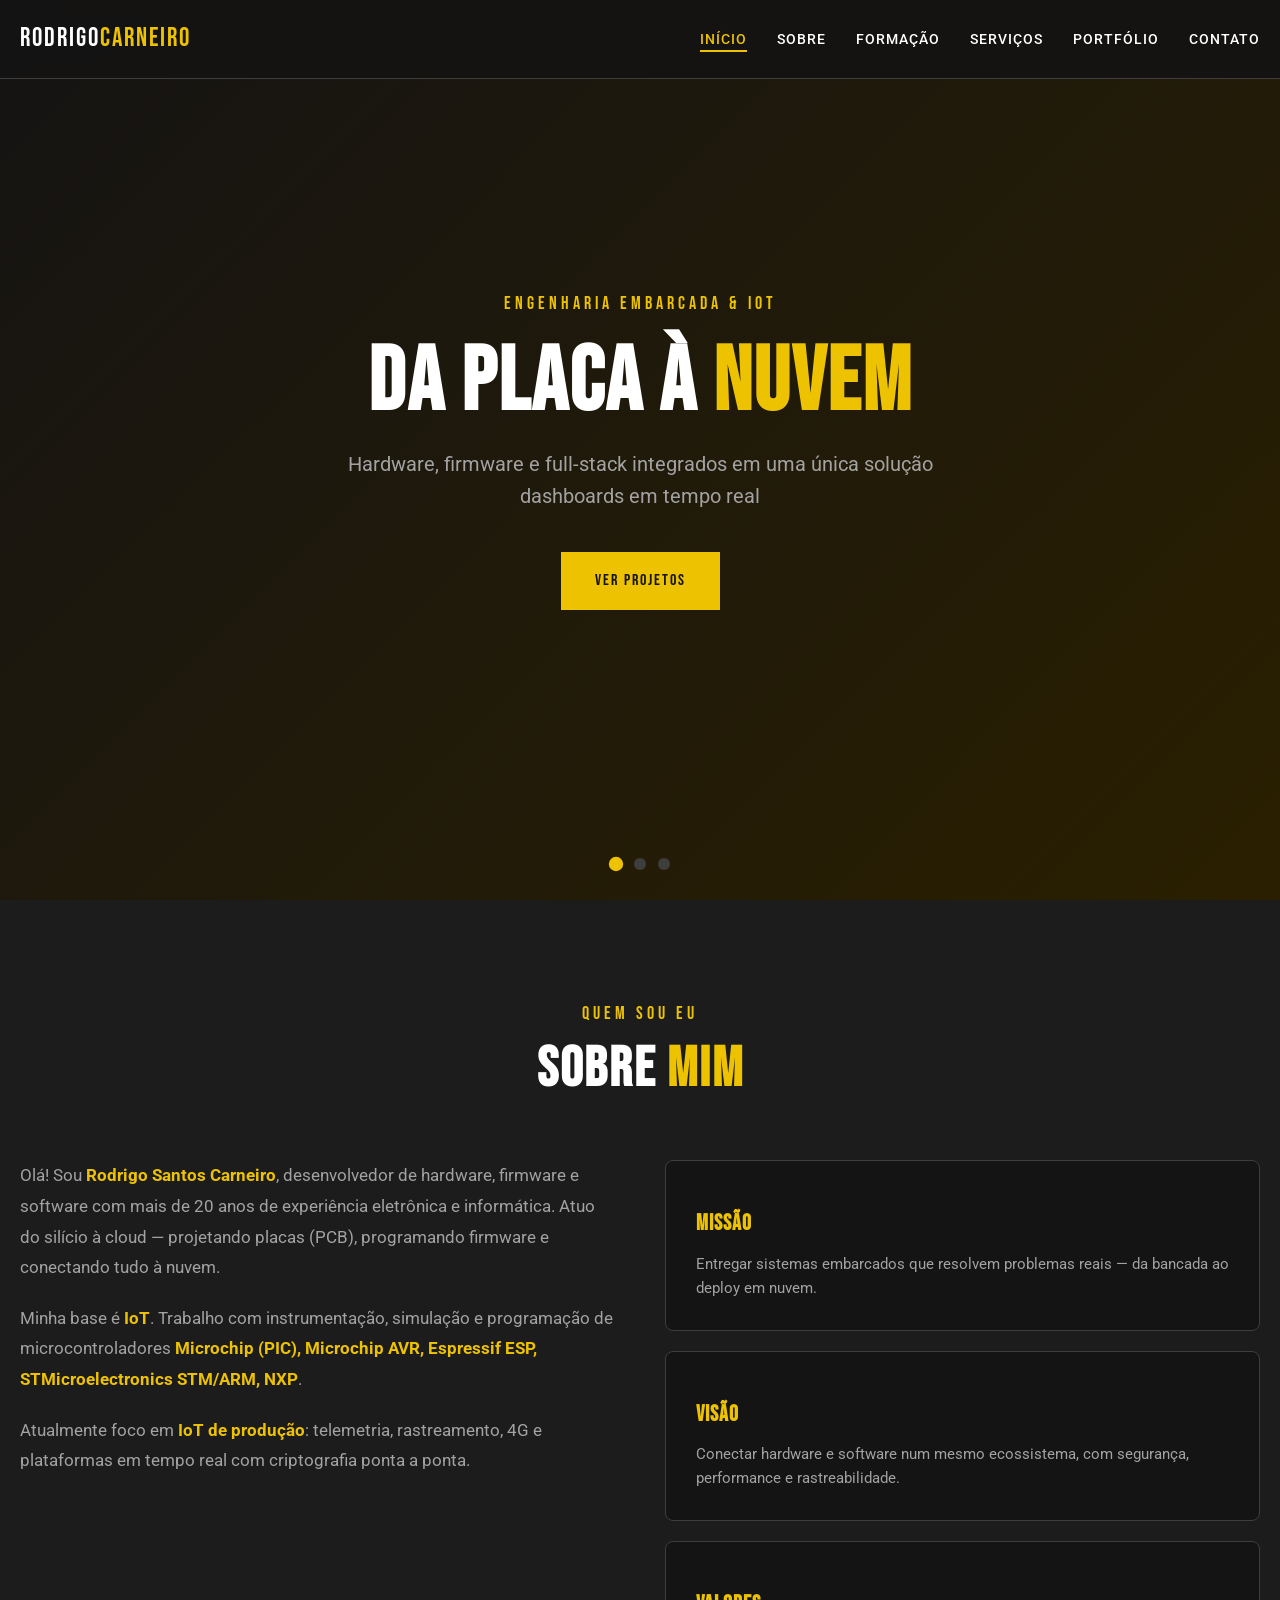
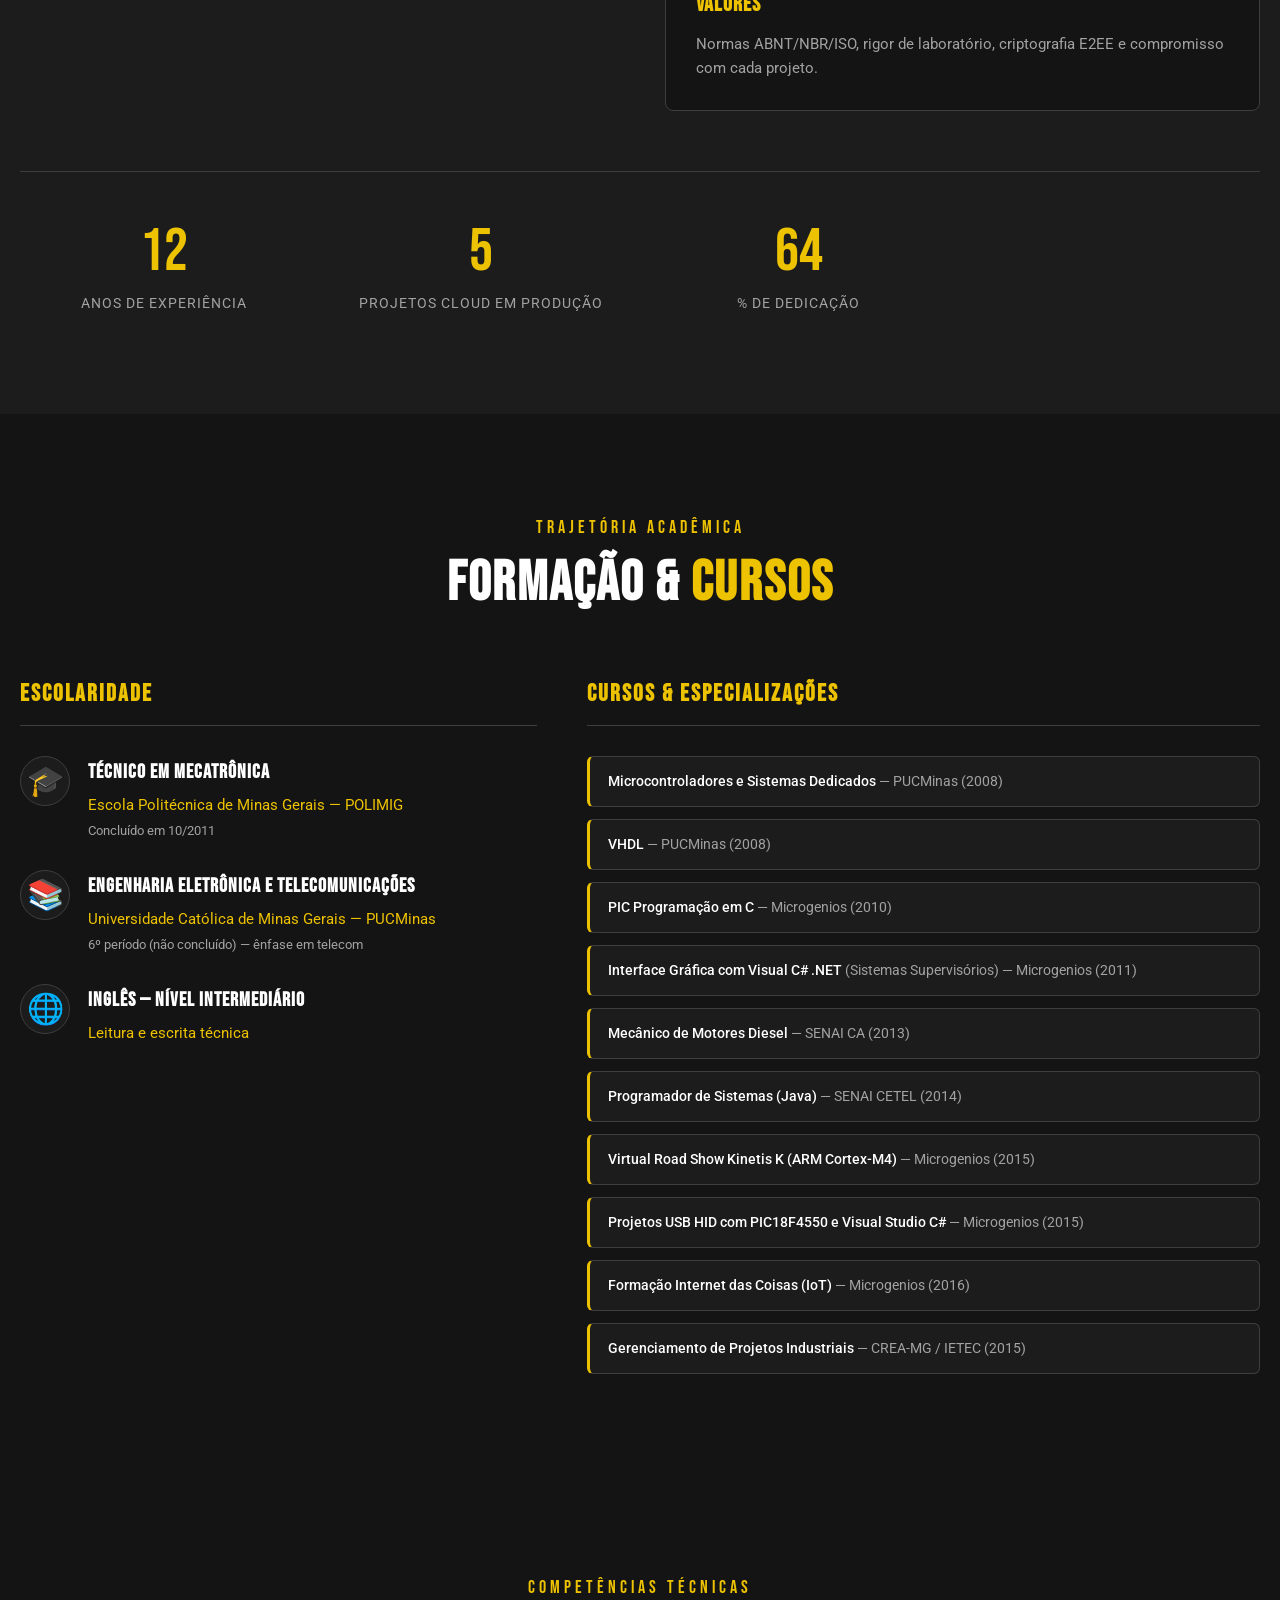
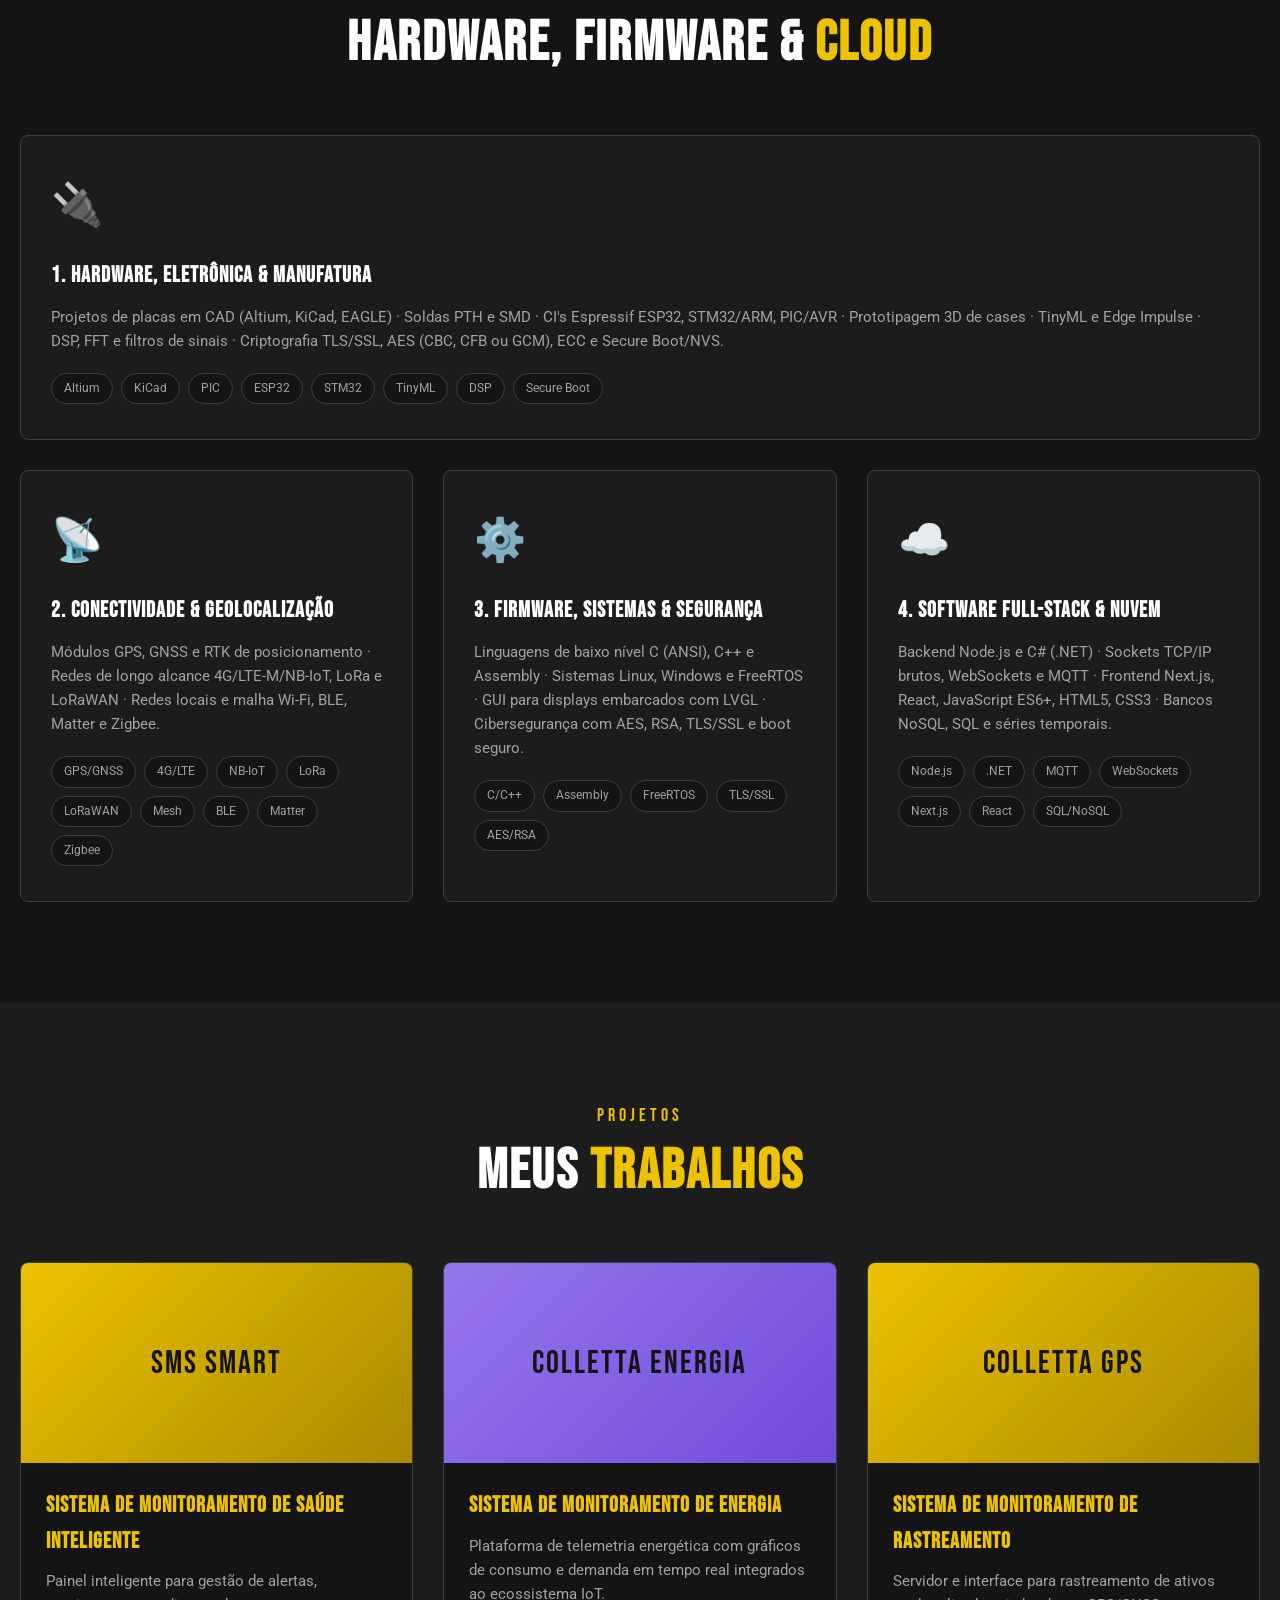
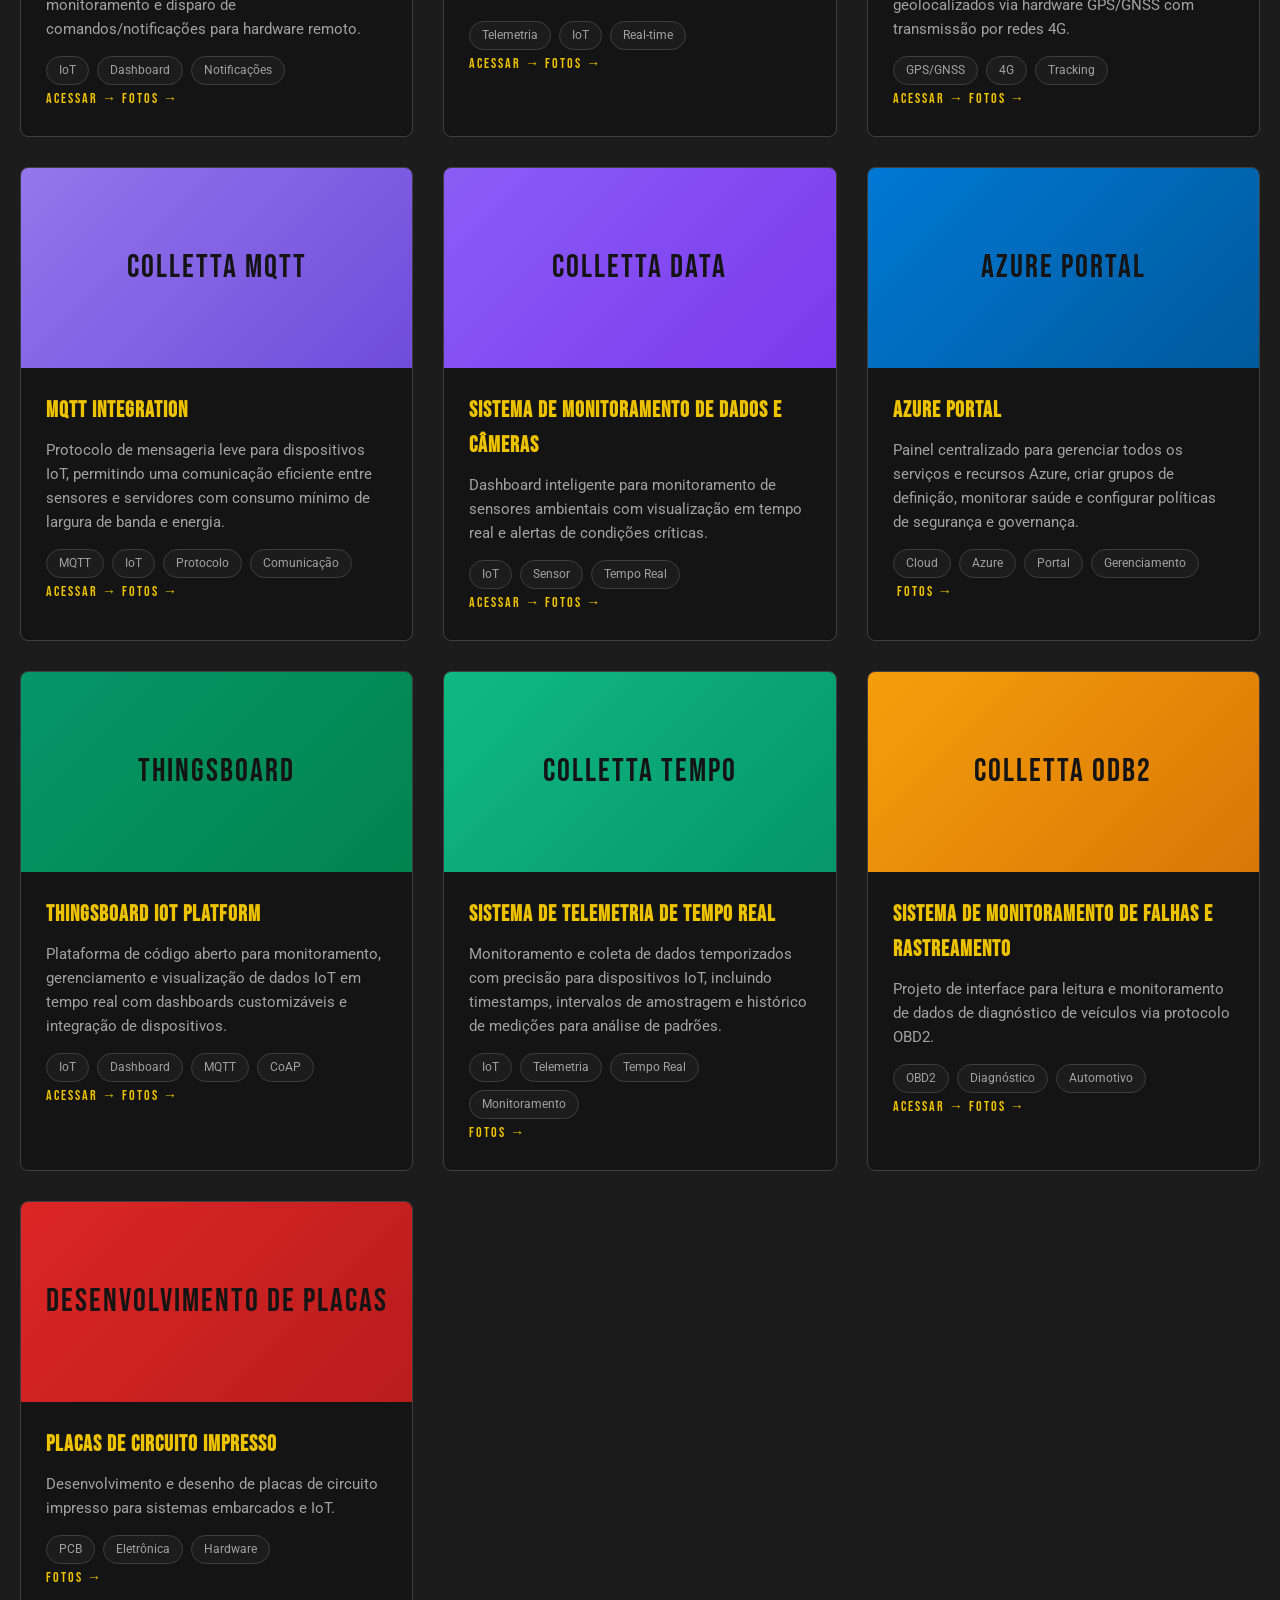
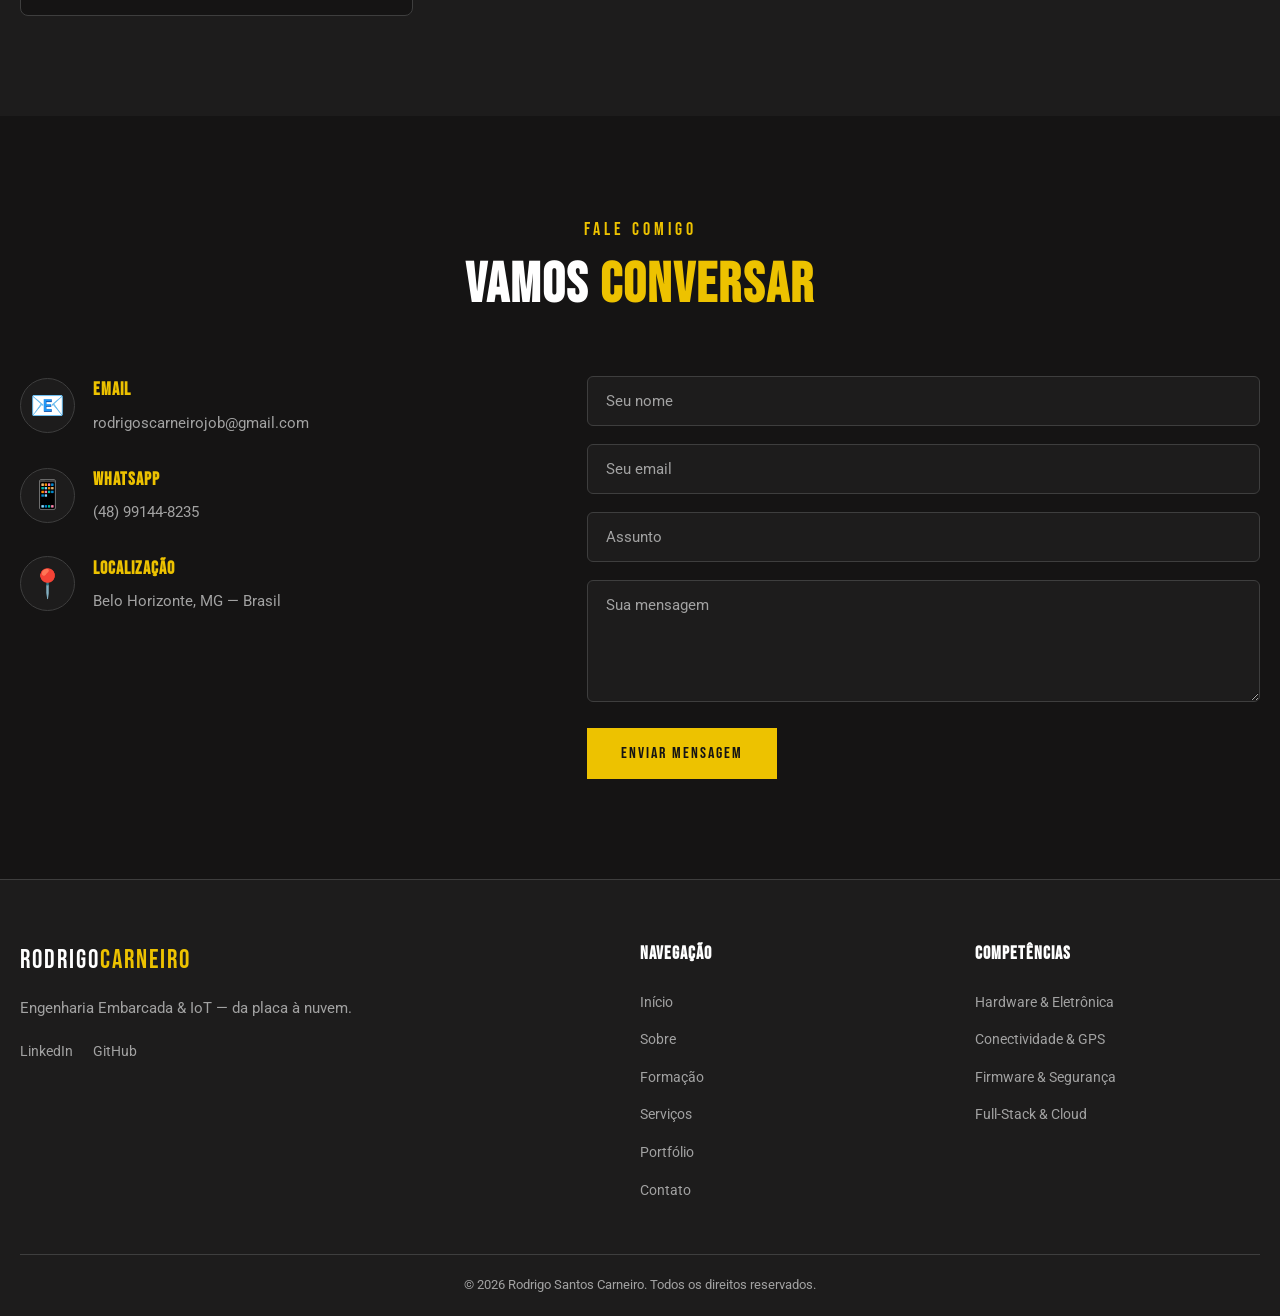
==== commit 5a623ff6: "Atualiza pagina inicial e favicon" ====
--- a/index.html
+++ b/index.html
@@ -2,6 +2,7 @@
 <html lang="pt-BR">
 <head>
     <meta charset="UTF-8">
+    <link rel="icon" href="/home/kbila/Desktop/portfolio/fotos/minha_favicon.ico" />
     <meta name="viewport" content="width=device-width, initial-scale=1.0">
     <meta name="description" content="Rodrigo Santos Carneiro — Engenheiro Eletrônico e Full-Stack especialista em sistemas embarcados, IoT, firmware e cloud. 20+ anos de experiência.">
     <title>Rodrigo Carneiro — Engenharia Embarcada & IoT</title>
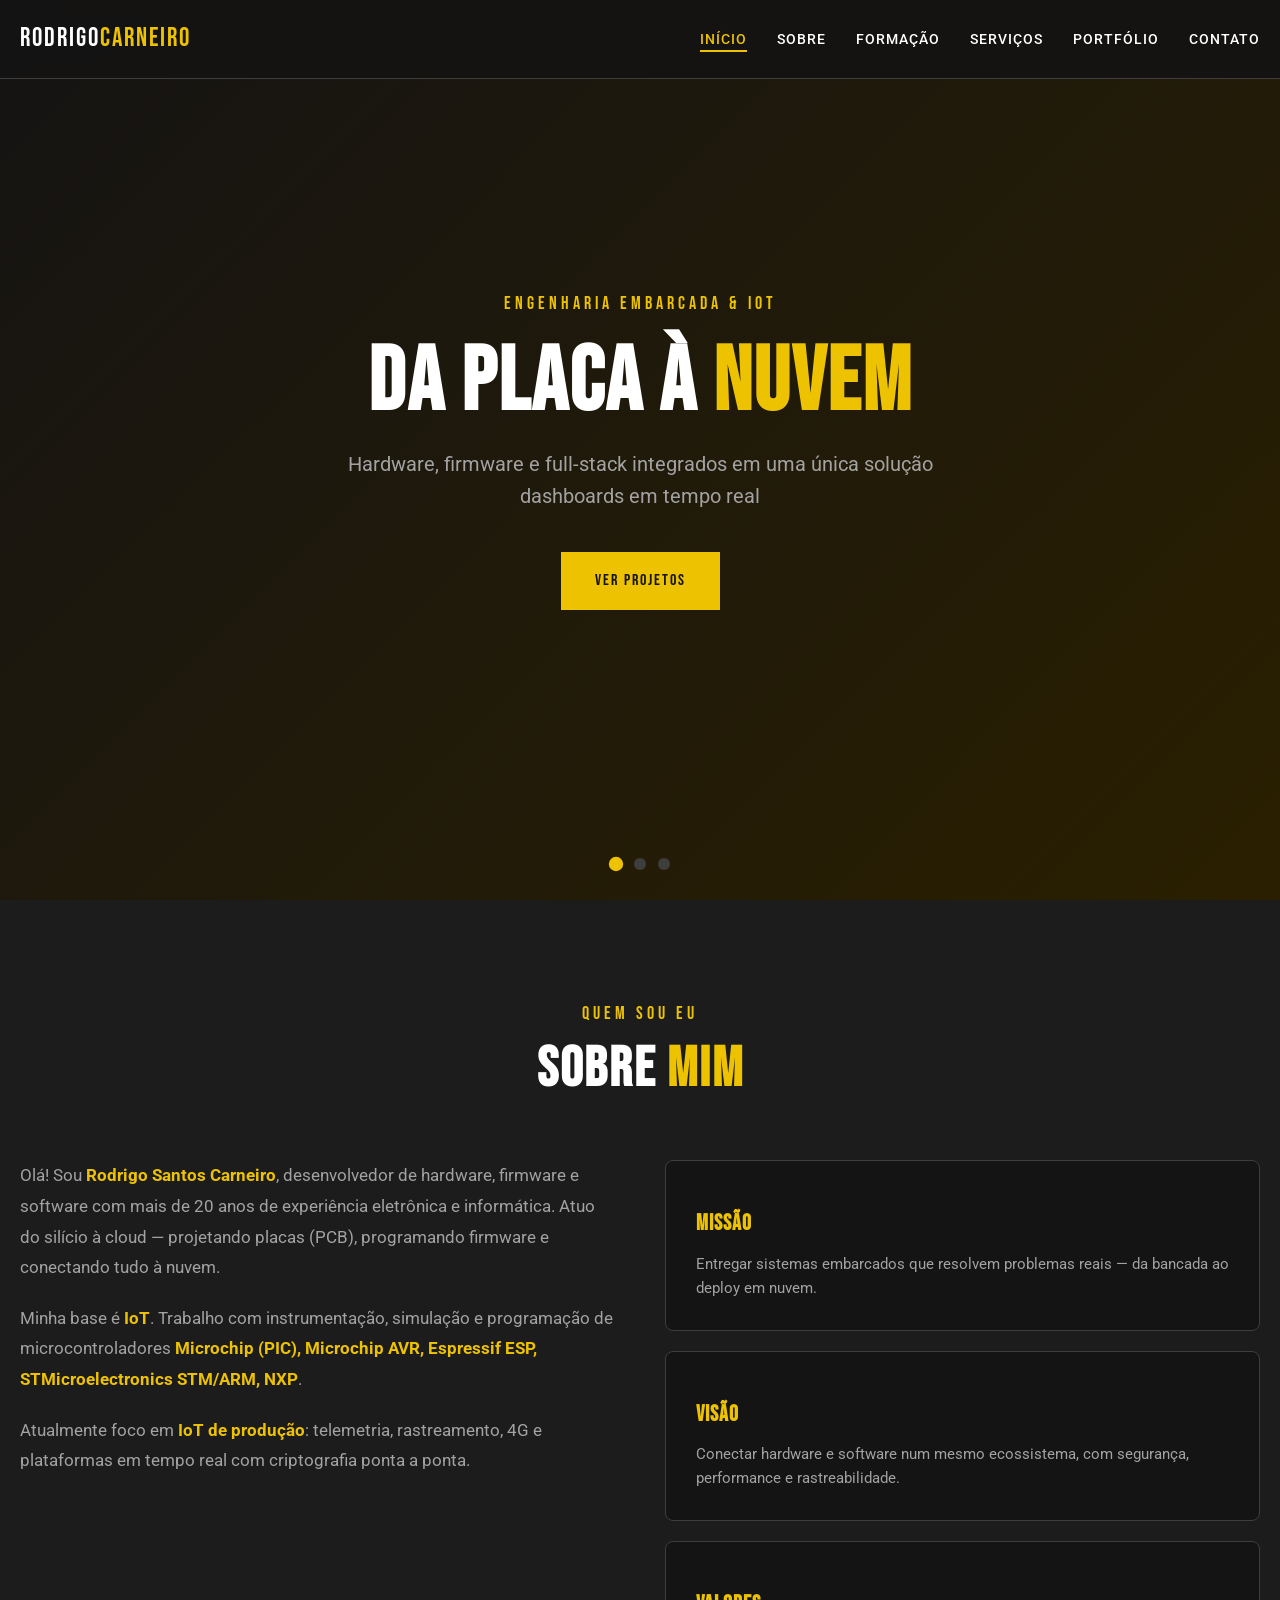
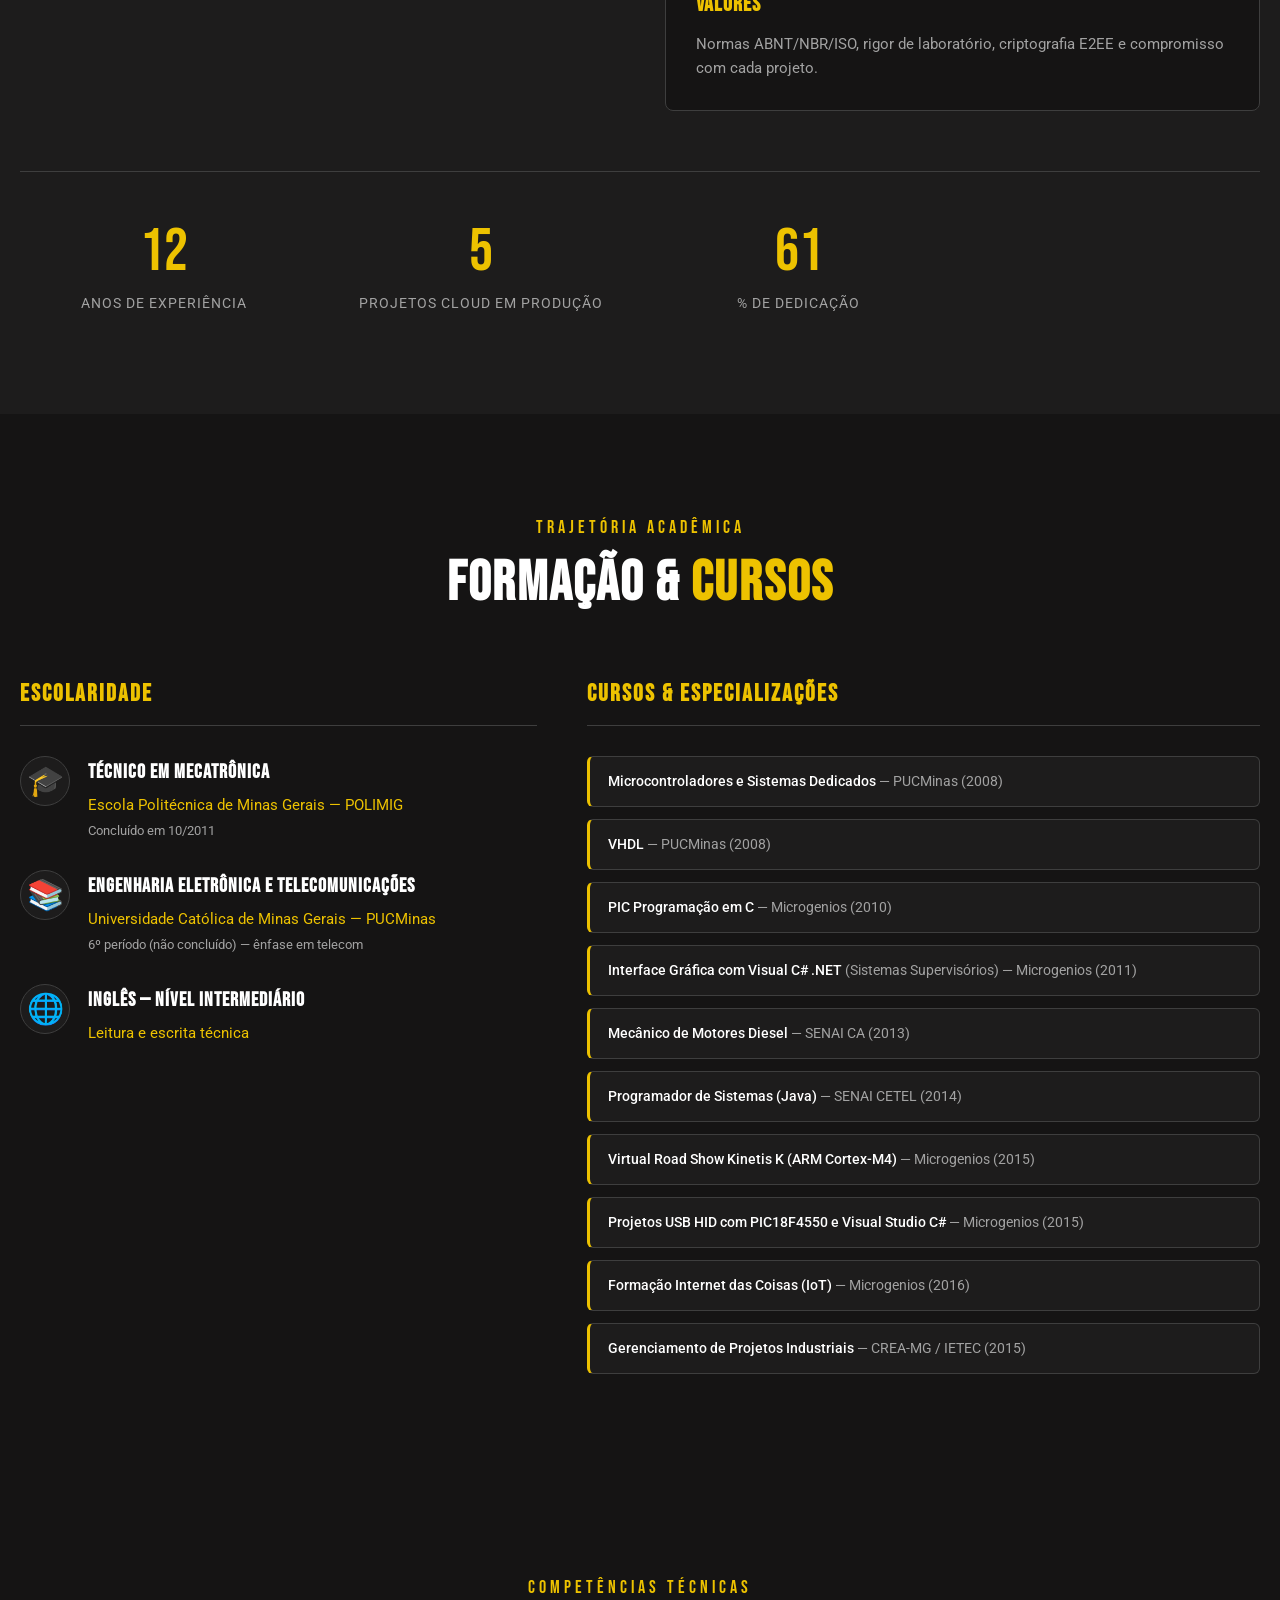
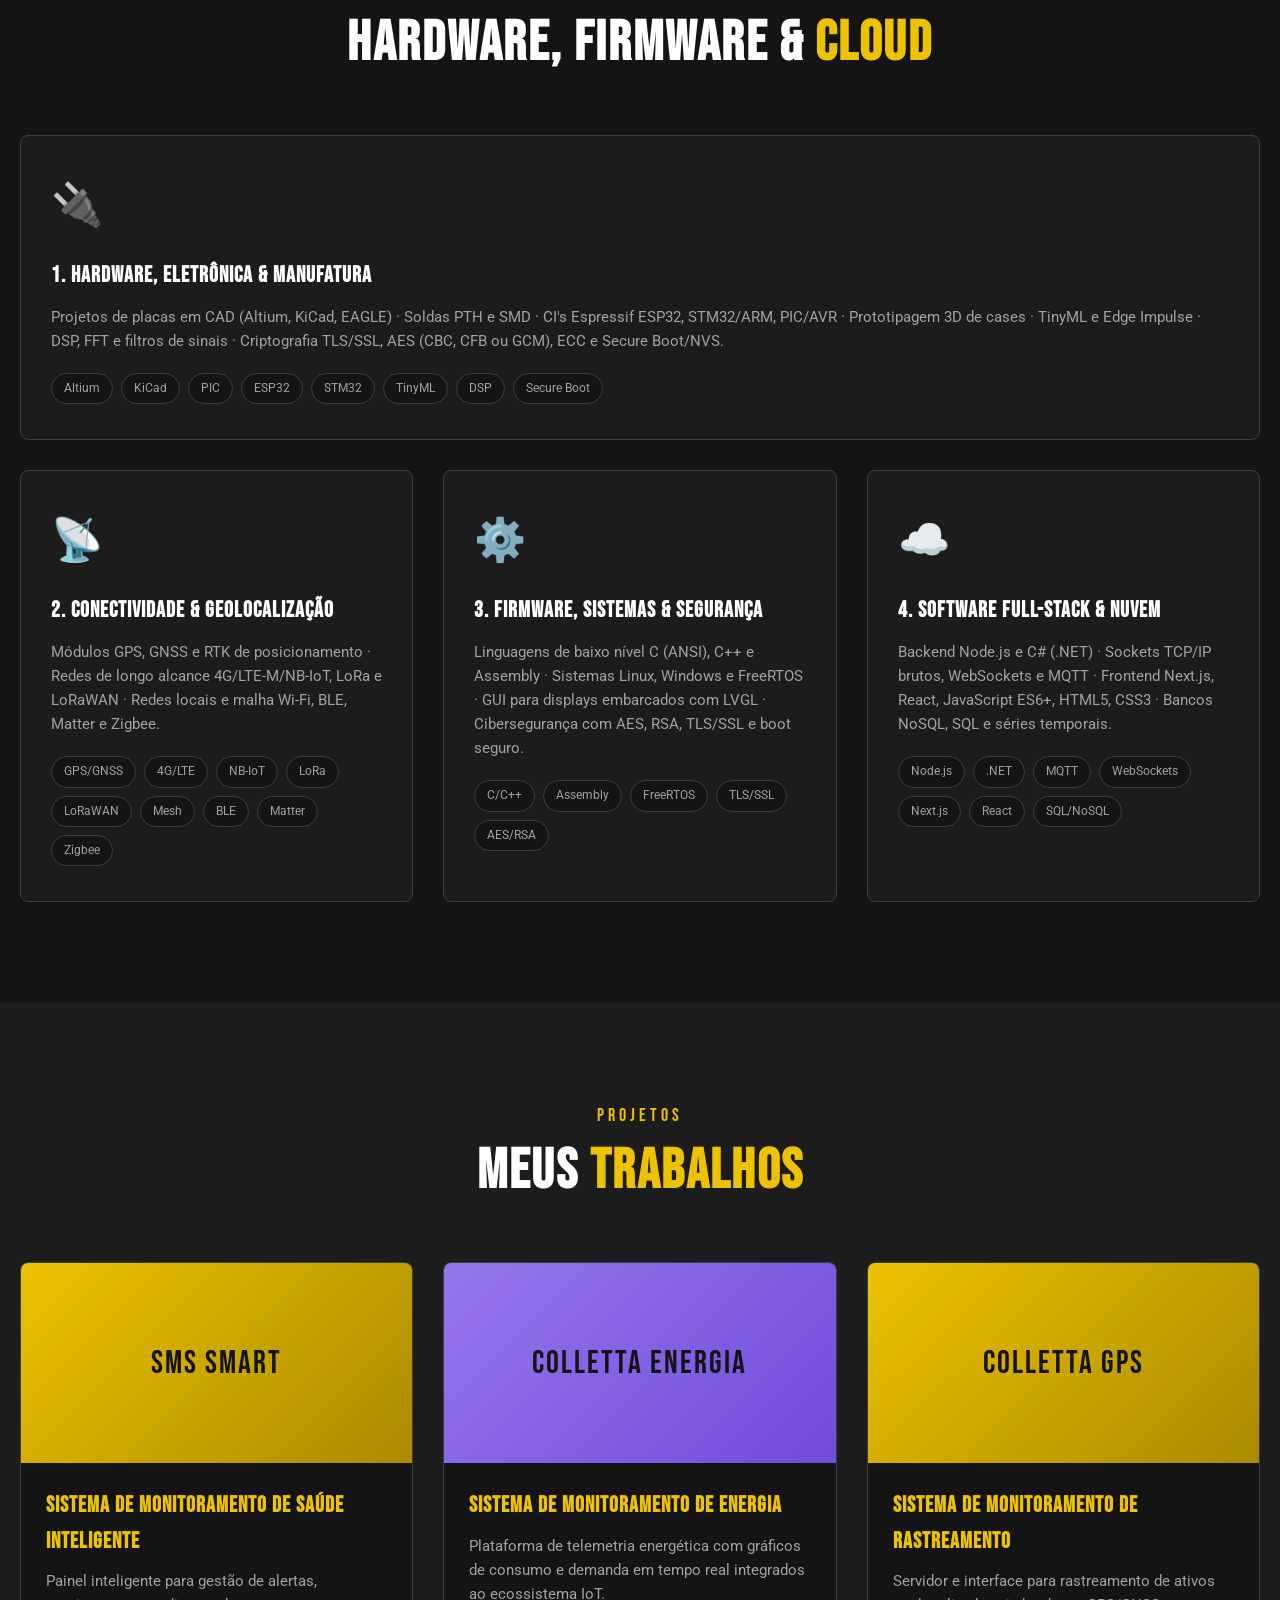
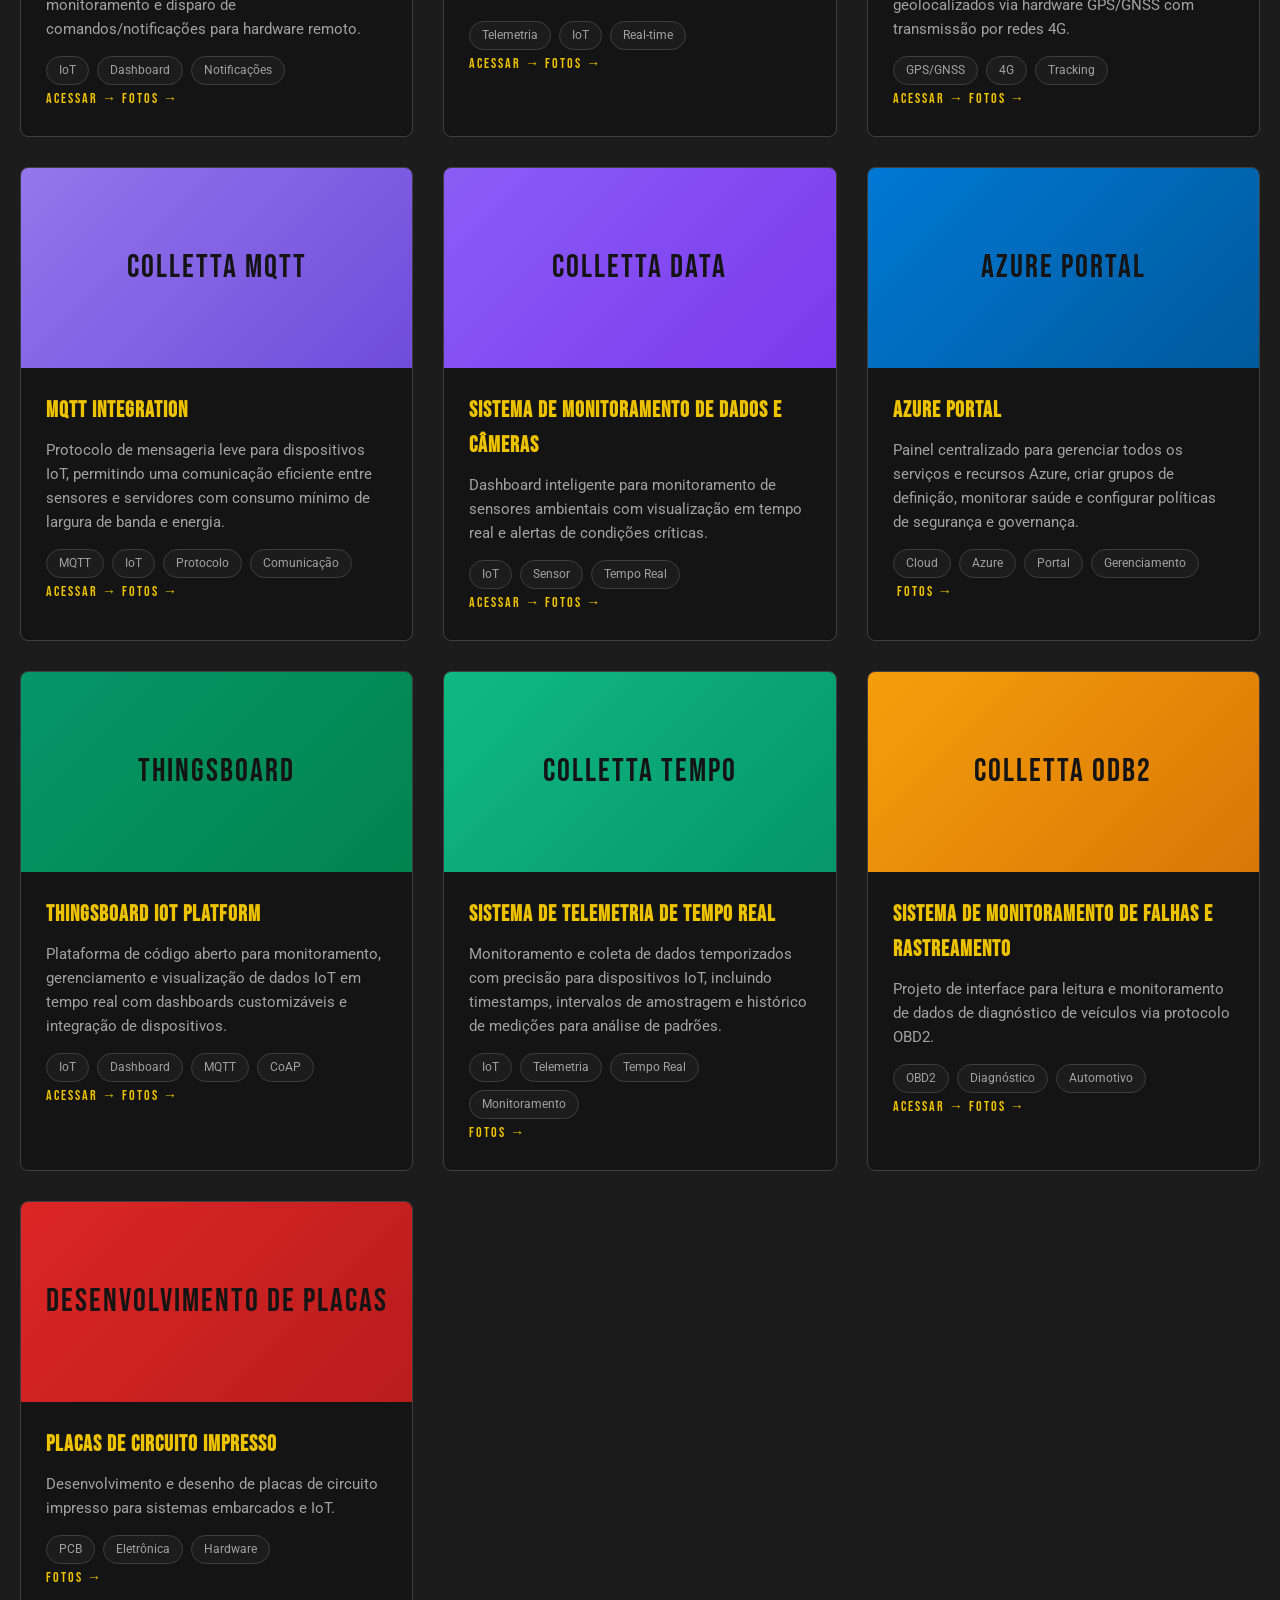
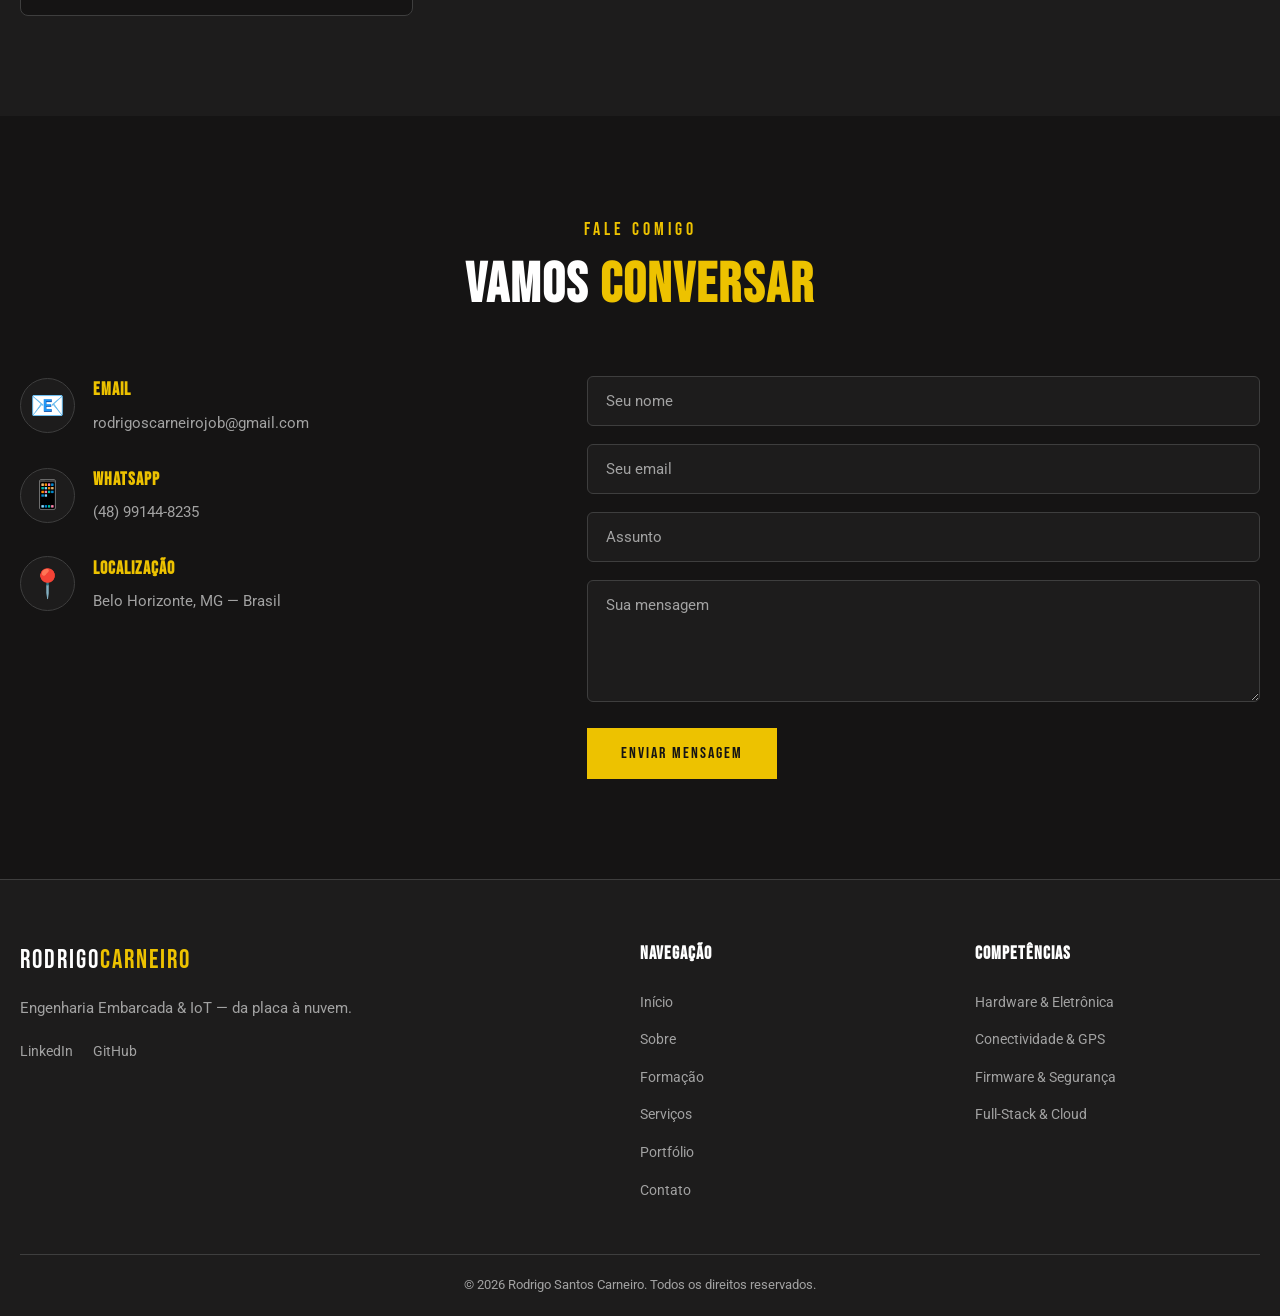
==== commit 04967906: "Update favicon link path in index.html atualizando index" ====
--- a/index.html
+++ b/index.html
@@ -2,7 +2,7 @@
 <html lang="pt-BR">
 <head>
     <meta charset="UTF-8">
-    <link rel="icon" href="/home/kbila/Desktop/portfolio/fotos/minha_favicon.ico" />
+    <link rel="icon" href="fotos/minha_favicon.ico" />
     <meta name="viewport" content="width=device-width, initial-scale=1.0">
     <meta name="description" content="Rodrigo Santos Carneiro — Engenheiro Eletrônico e Full-Stack especialista em sistemas embarcados, IoT, firmware e cloud. 20+ anos de experiência.">
     <title>Rodrigo Carneiro — Engenharia Embarcada & IoT</title>
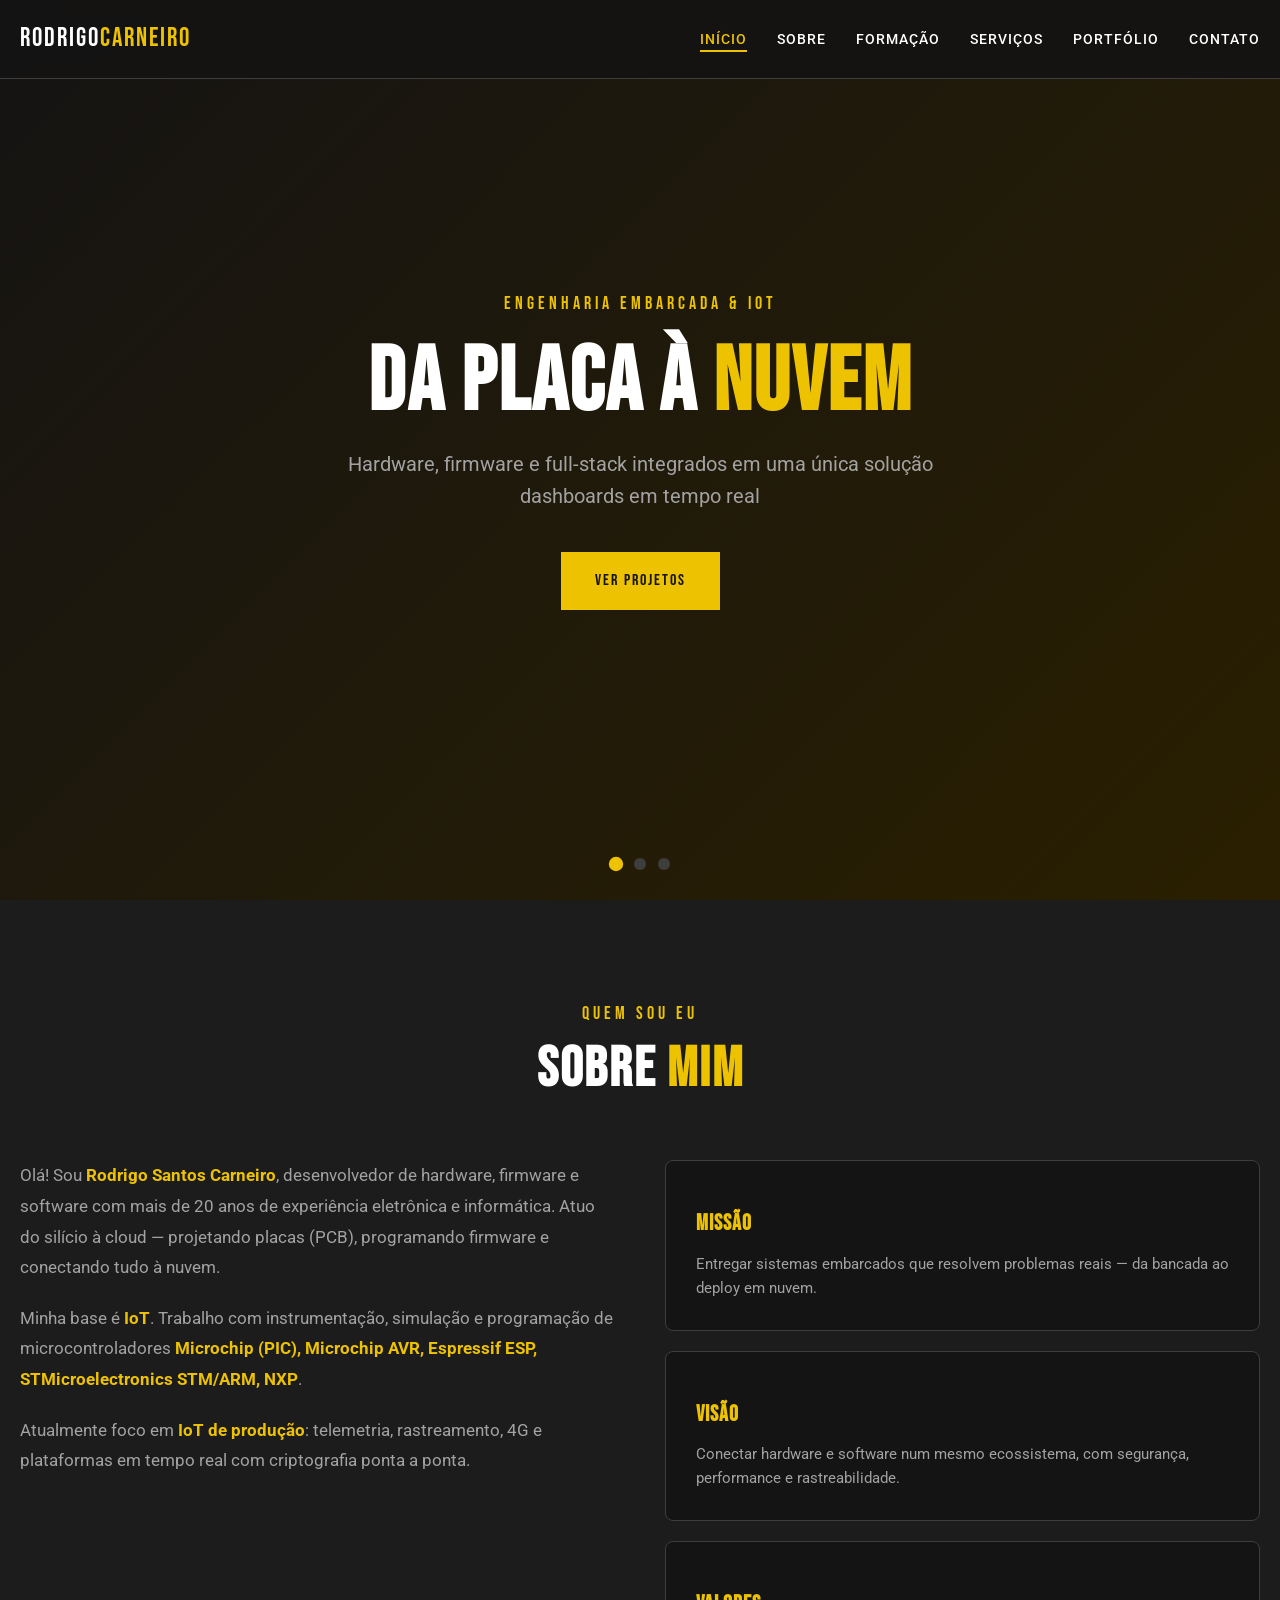
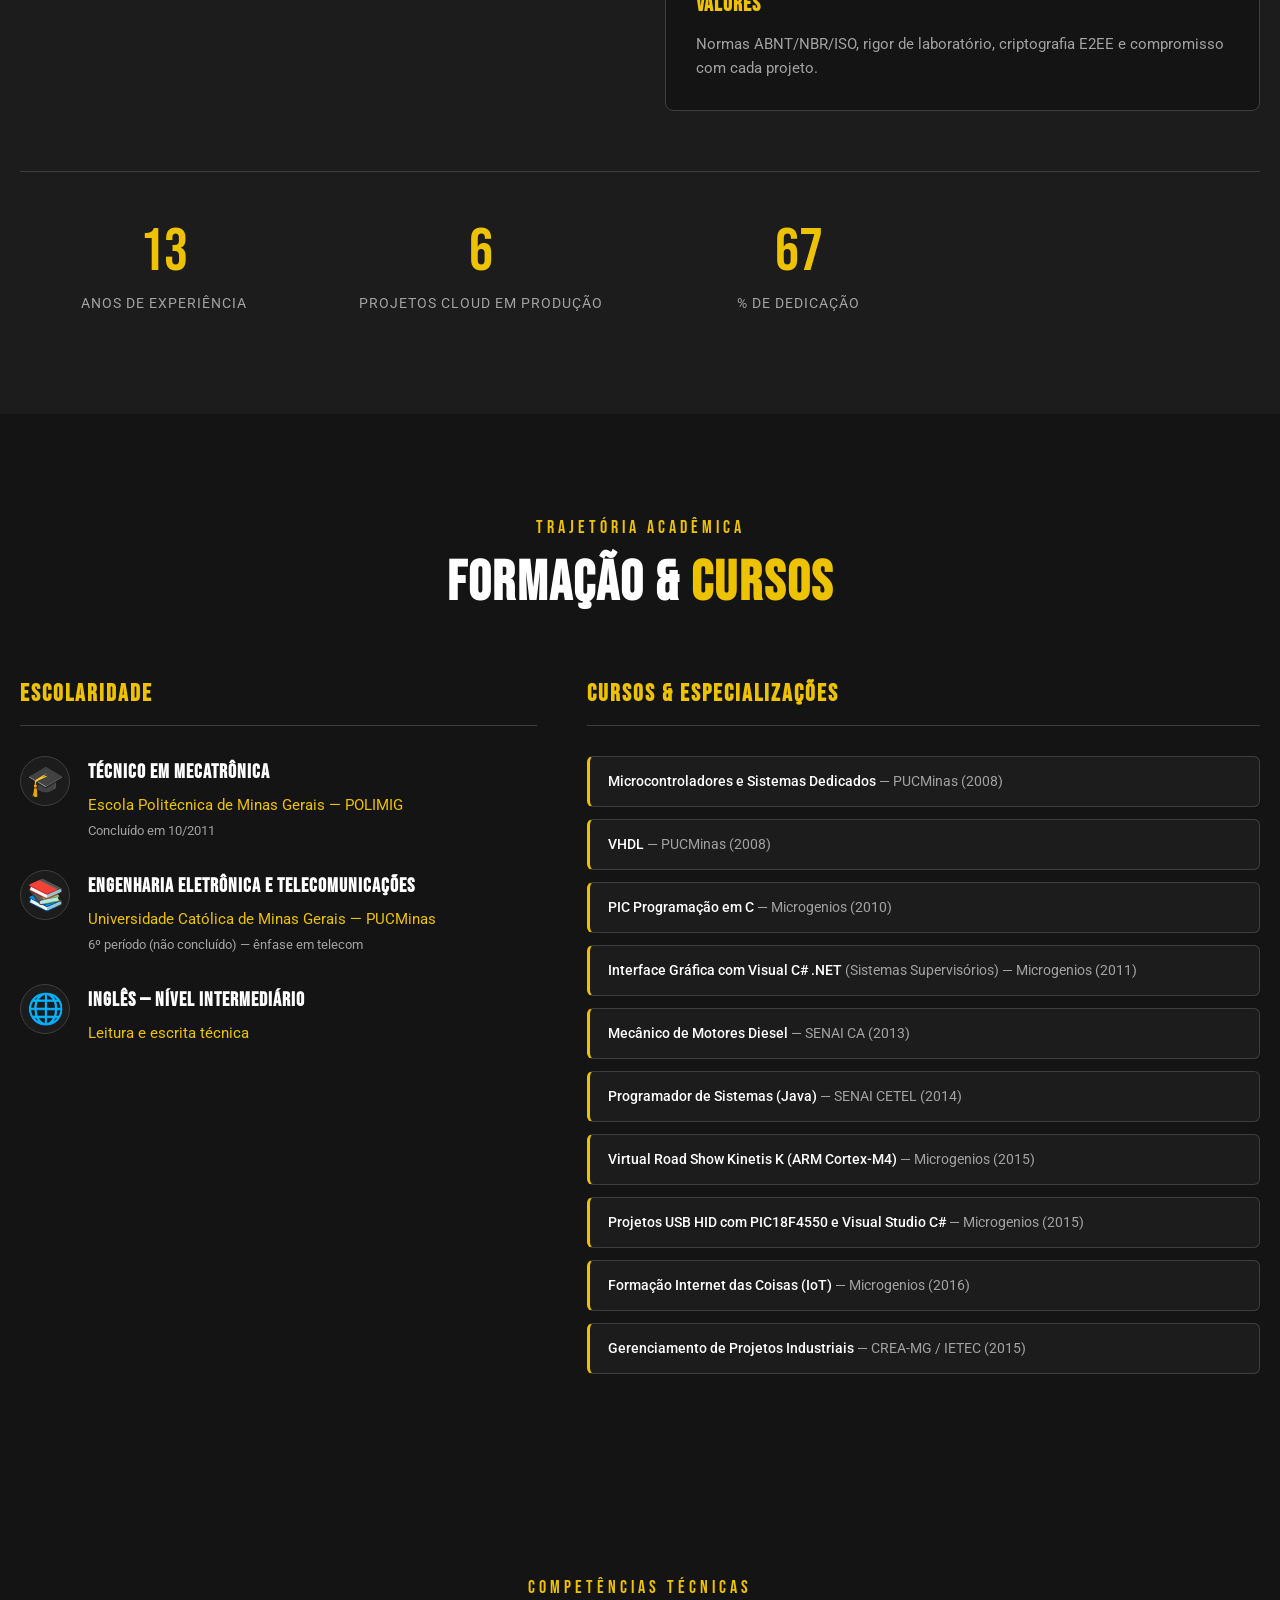
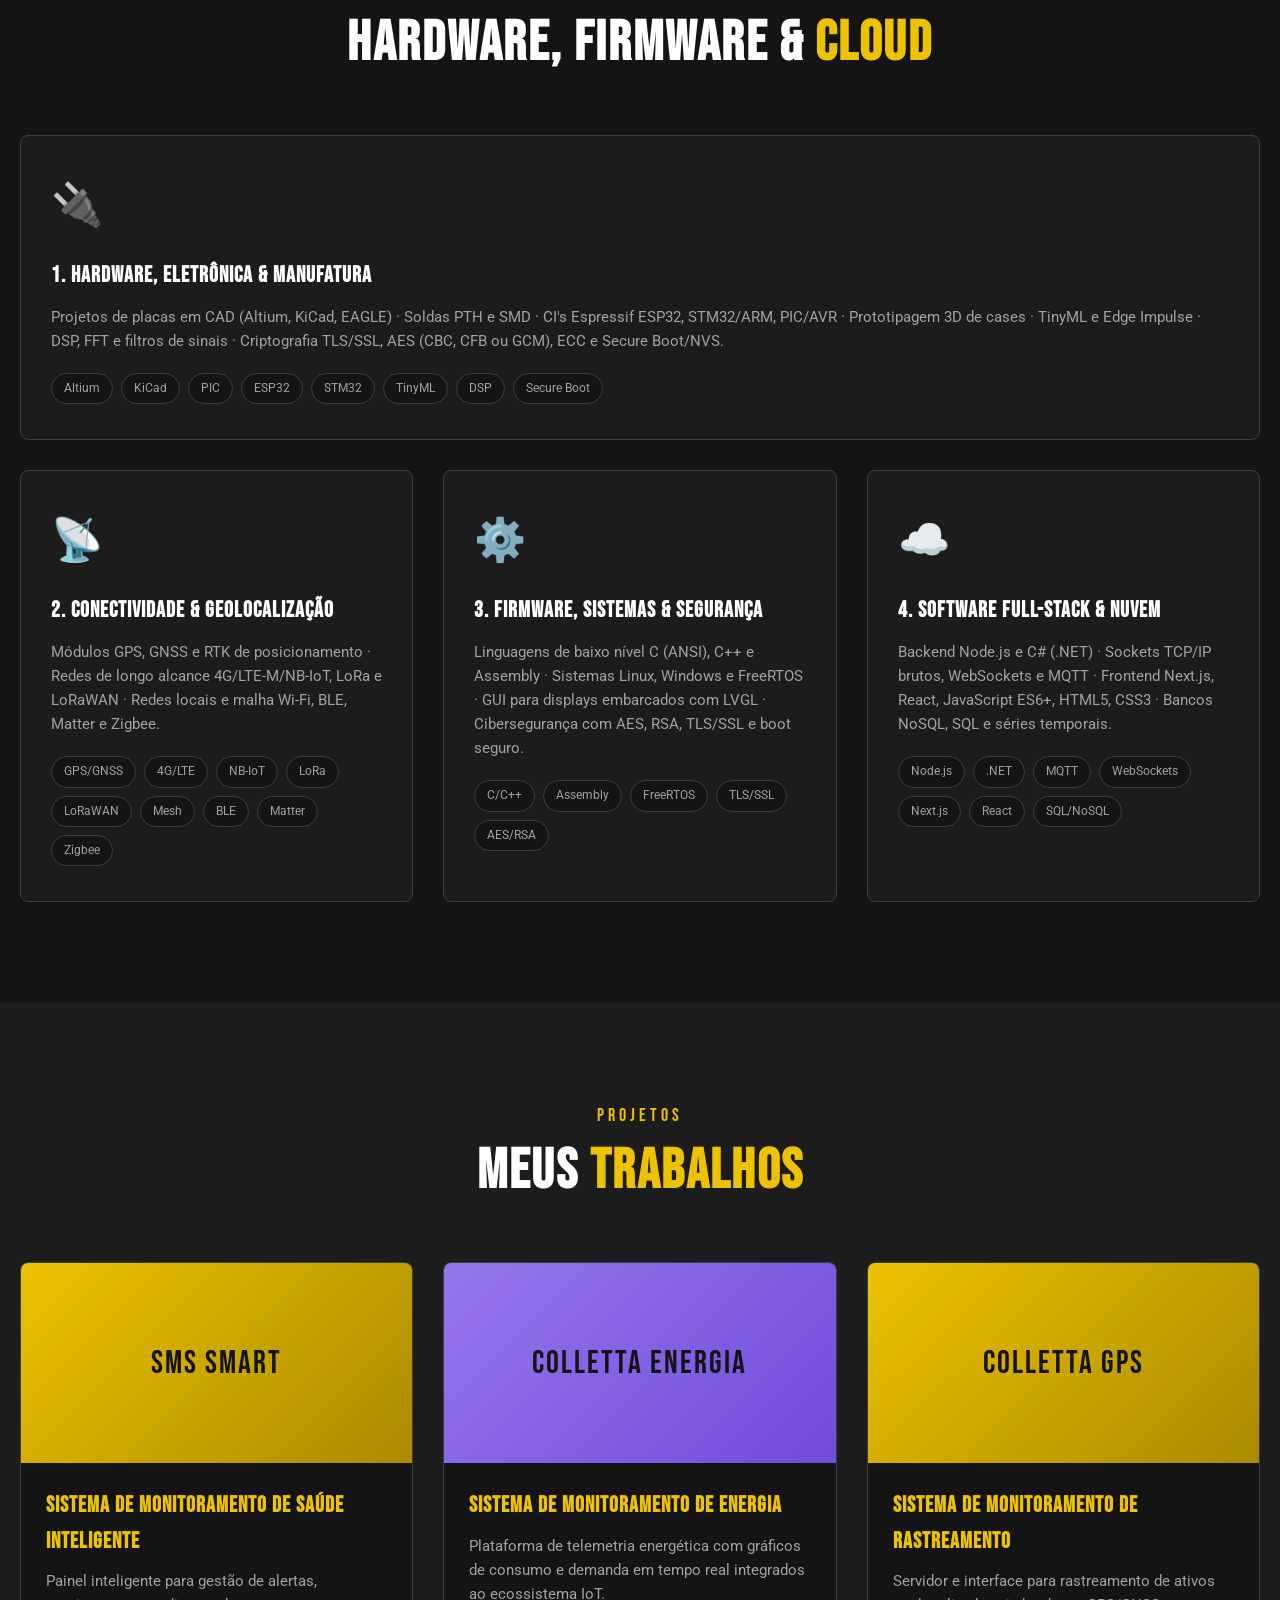
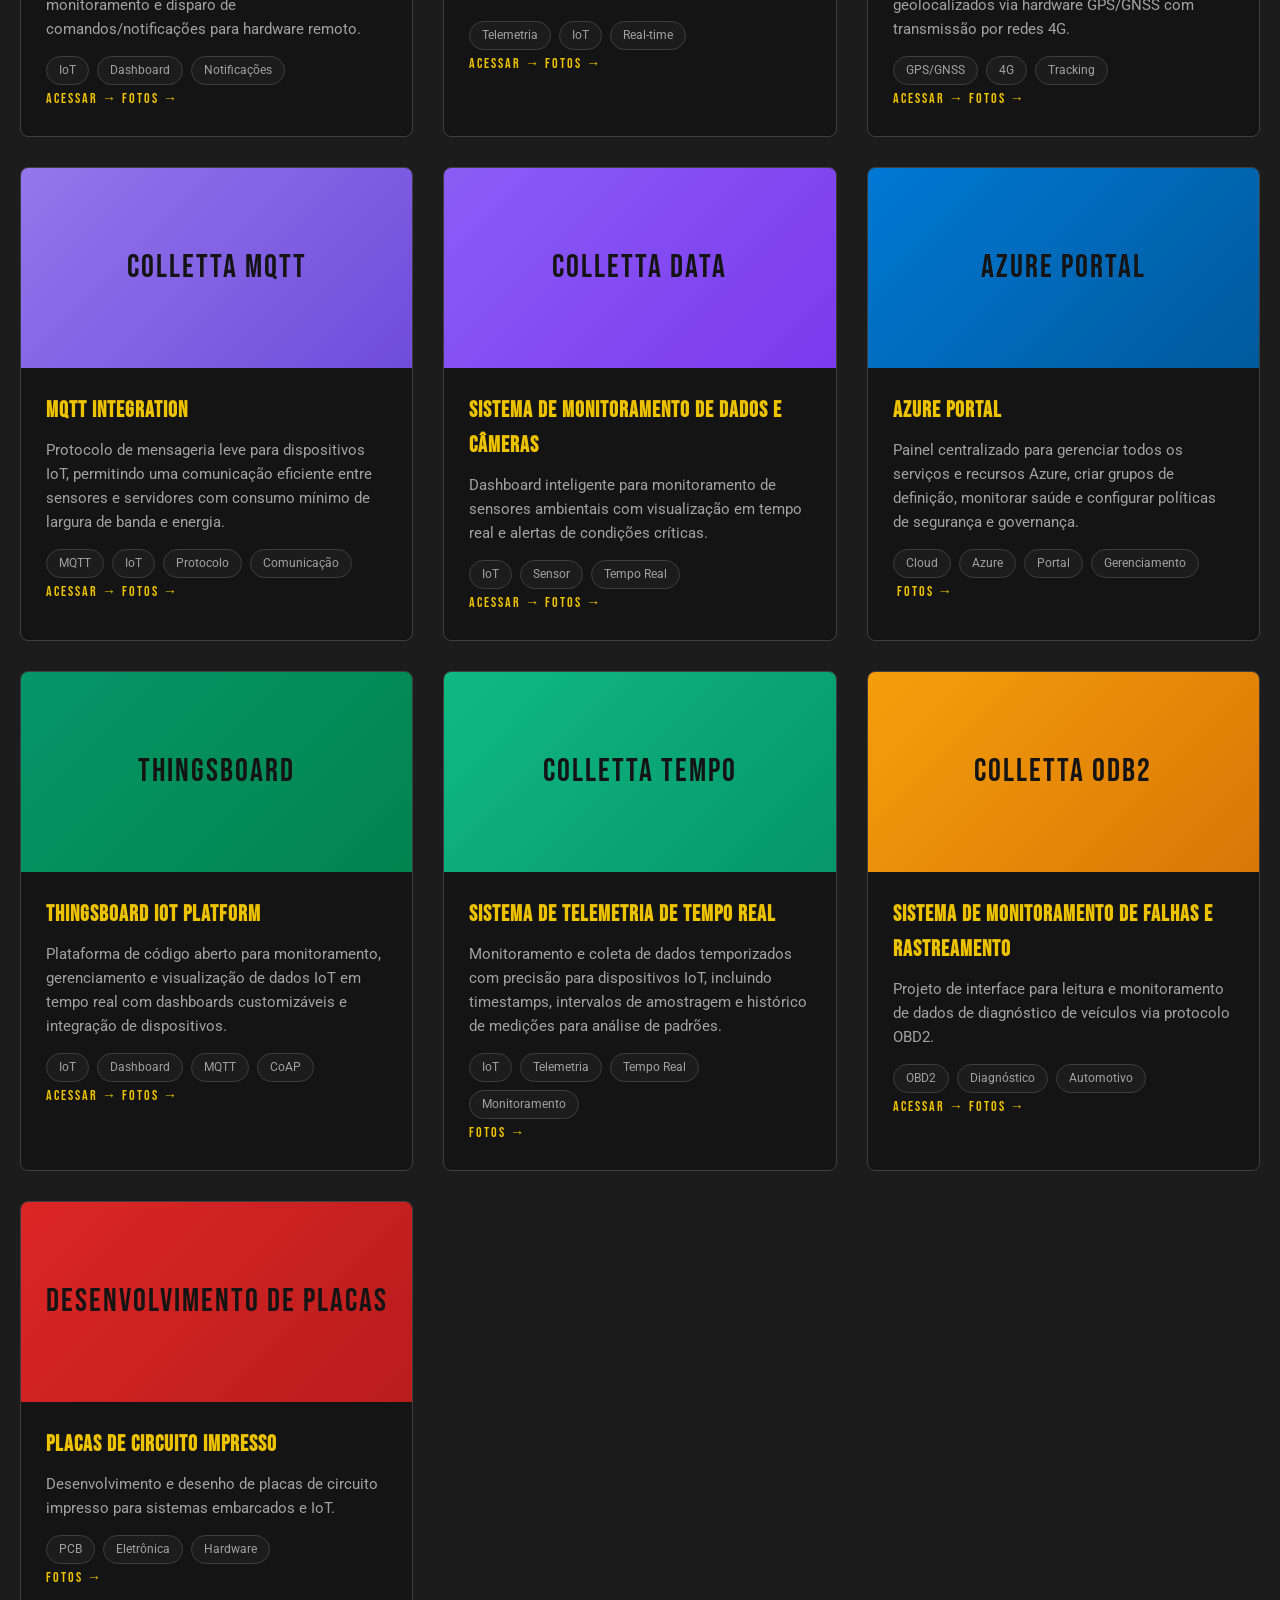
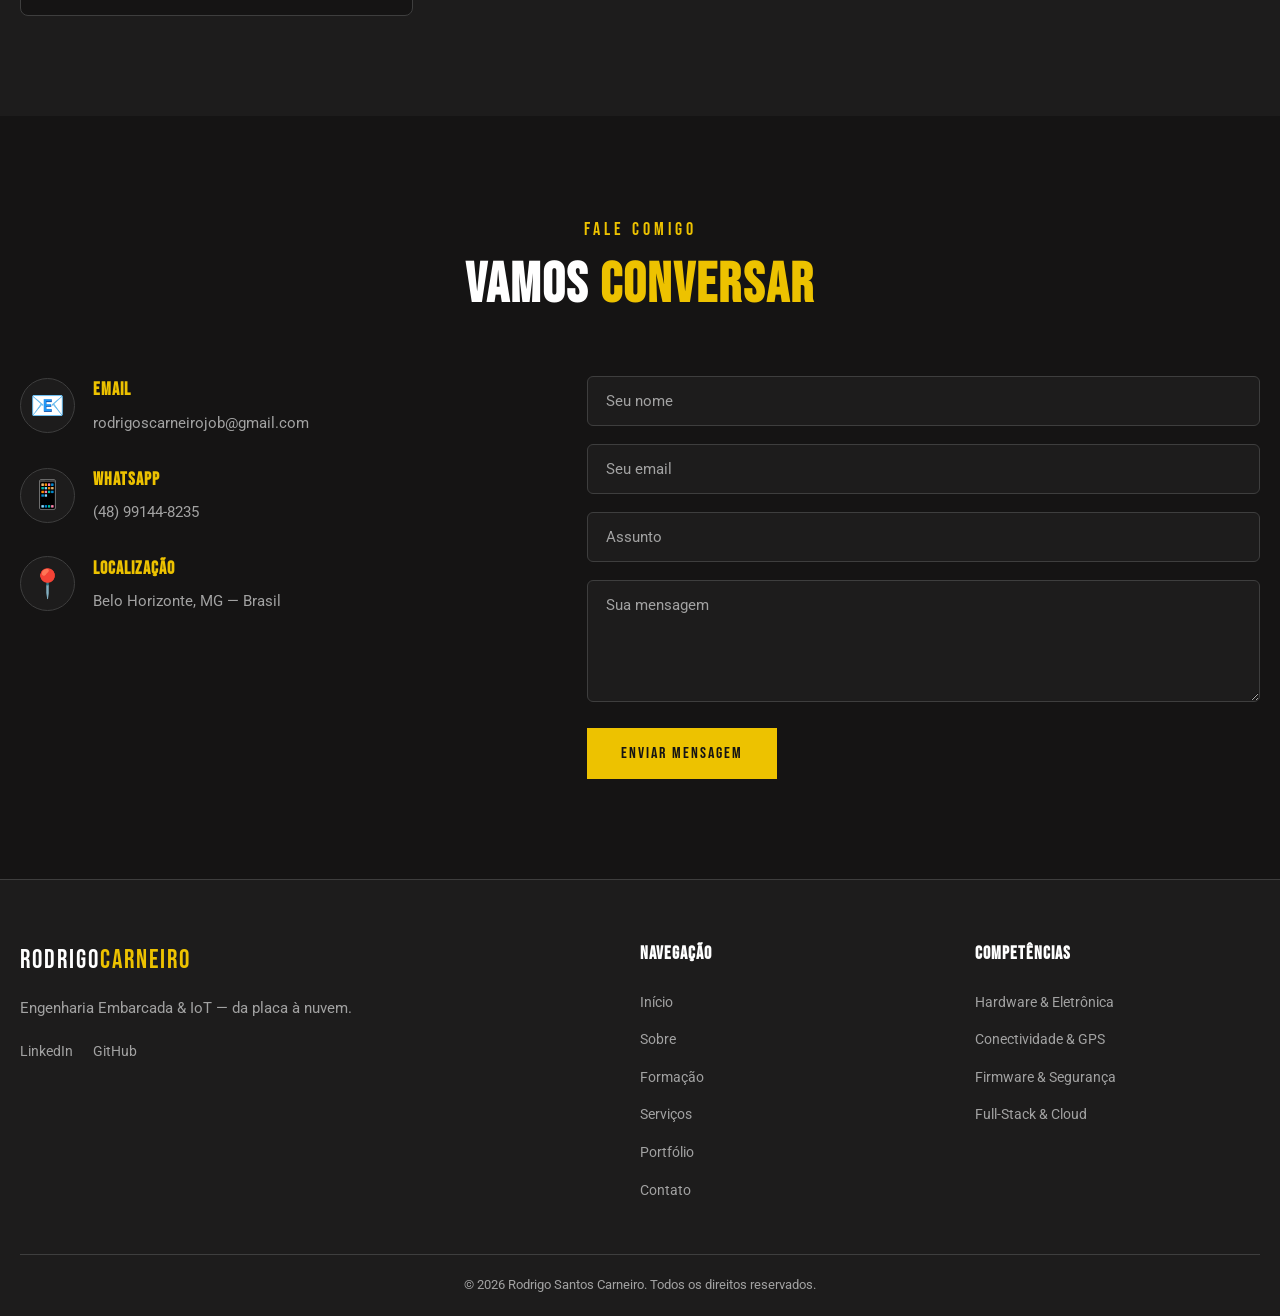
==== commit ca265ae5: "Substitui FormSubmit pelo Web3Forms" ====
--- a/index.html
+++ b/index.html
@@ -402,7 +402,9 @@
                         </div>
                     </div>
                 </div>
-                <form class="contato-form" id="contatoForm" action="https://formsubmit.co/rodrigoscarneirojob@gmail.com" method="POST">
+                <form class="contato-form" id="contatoForm" action="https://api.web3forms.com/submit" method="POST">
+                    <input type="hidden" name="access_key" value="e94ccc3c-9c83-4bd6-af2a-aabfe30c2ae8">
+                    <input type="checkbox" name="botcheck" style="display: none;">
                     <div class="form-group">
                         <input type="text" name="name" placeholder="Seu nome" required>
                     </div>
@@ -416,6 +418,7 @@
                         <textarea name="message" placeholder="Sua mensagem" rows="5" required></textarea>
                     </div>
                     <button type="submit" class="btn btn-primary">ENVIAR MENSAGEM</button>
+                    <p class="form-status" id="formStatus" aria-live="polite" hidden></p>
                 </form>
             </div>
         </div>
--- a/style.css
+++ b/style.css
@@ -728,6 +728,31 @@
     align-self: flex-start;
 }
 
+.contato-form .btn:disabled {
+    opacity: 0.6;
+    cursor: not-allowed;
+}
+
+.form-status {
+    font-size: 14px;
+    font-weight: 500;
+    padding: 12px 16px;
+    border-radius: 6px;
+    line-height: 1.5;
+}
+
+.form-status.success {
+    background: rgba(46, 204, 113, 0.12);
+    border: 1px solid rgba(46, 204, 113, 0.4);
+    color: #2ecc71;
+}
+
+.form-status.error {
+    background: rgba(231, 76, 60, 0.12);
+    border: 1px solid rgba(231, 76, 60, 0.4);
+    color: #e74c3c;
+}
+
 /* Reveal animation */
 .reveal {
     opacity: 0;
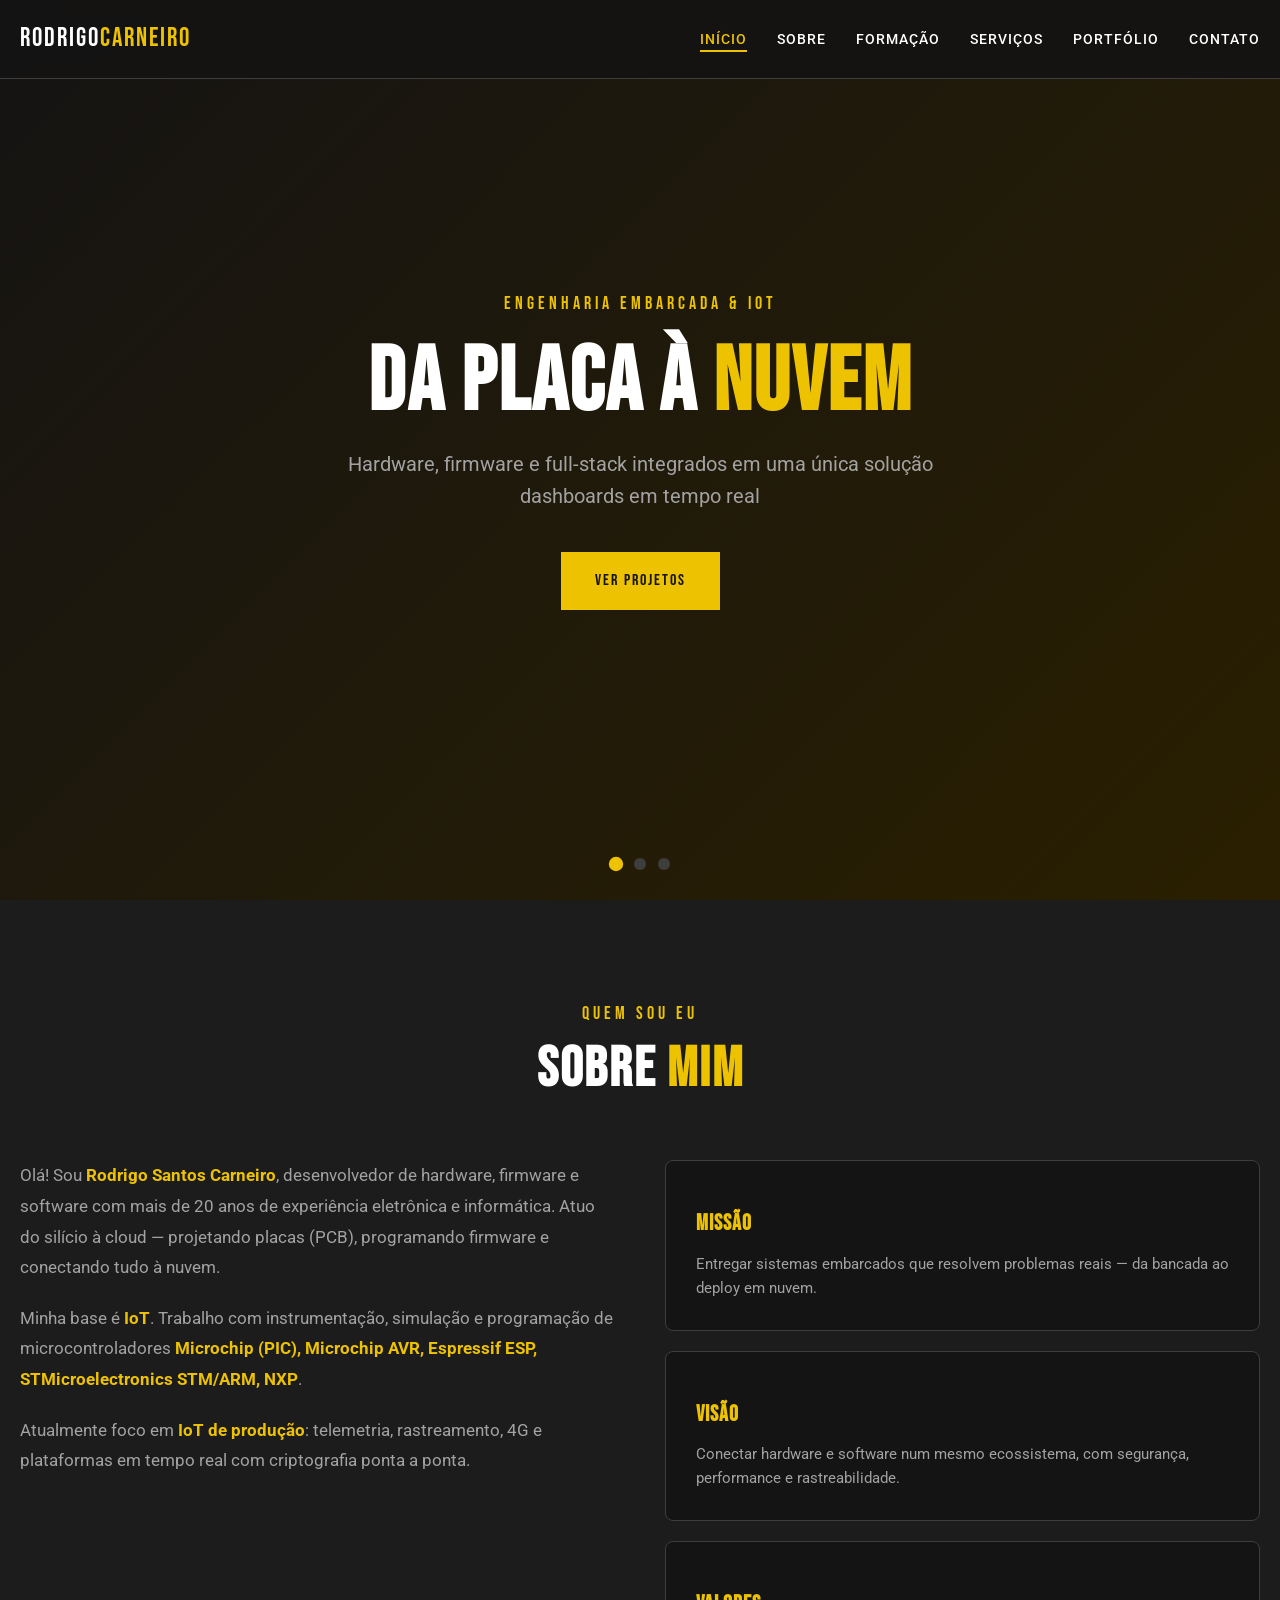
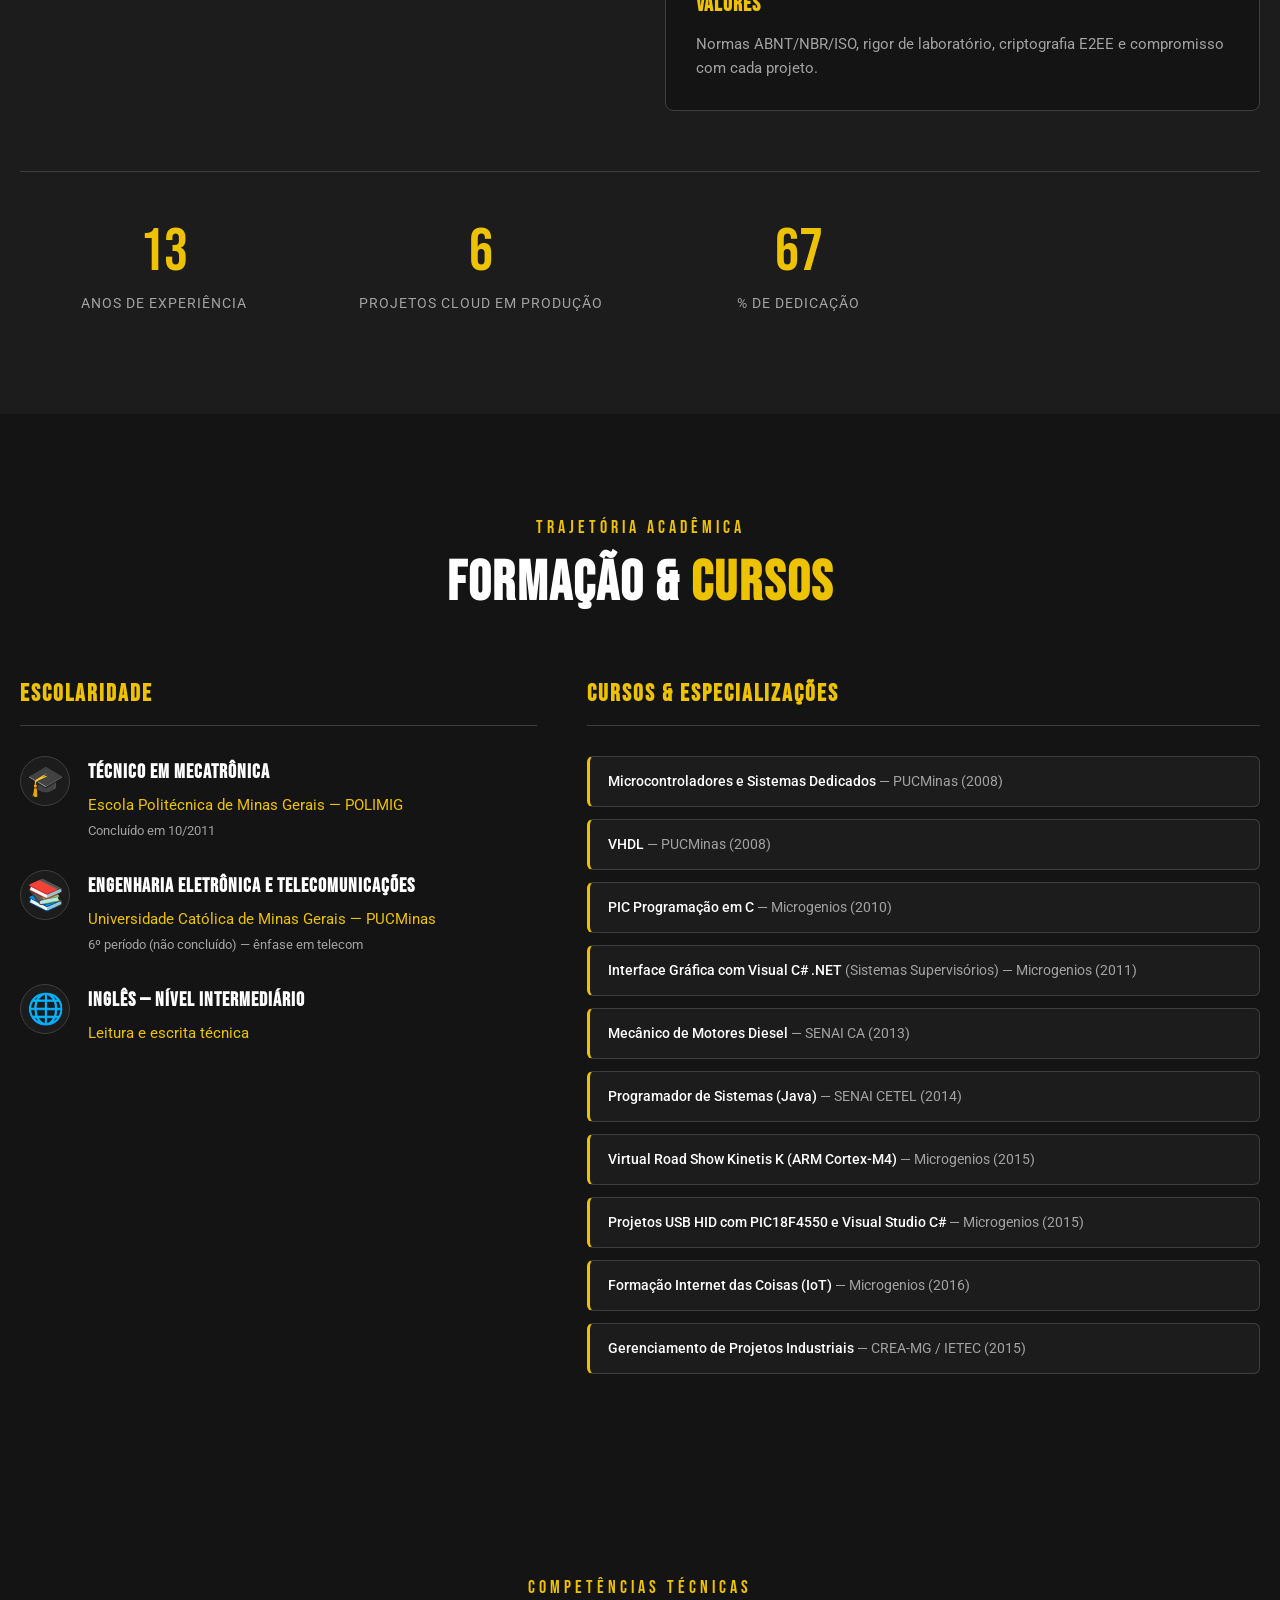
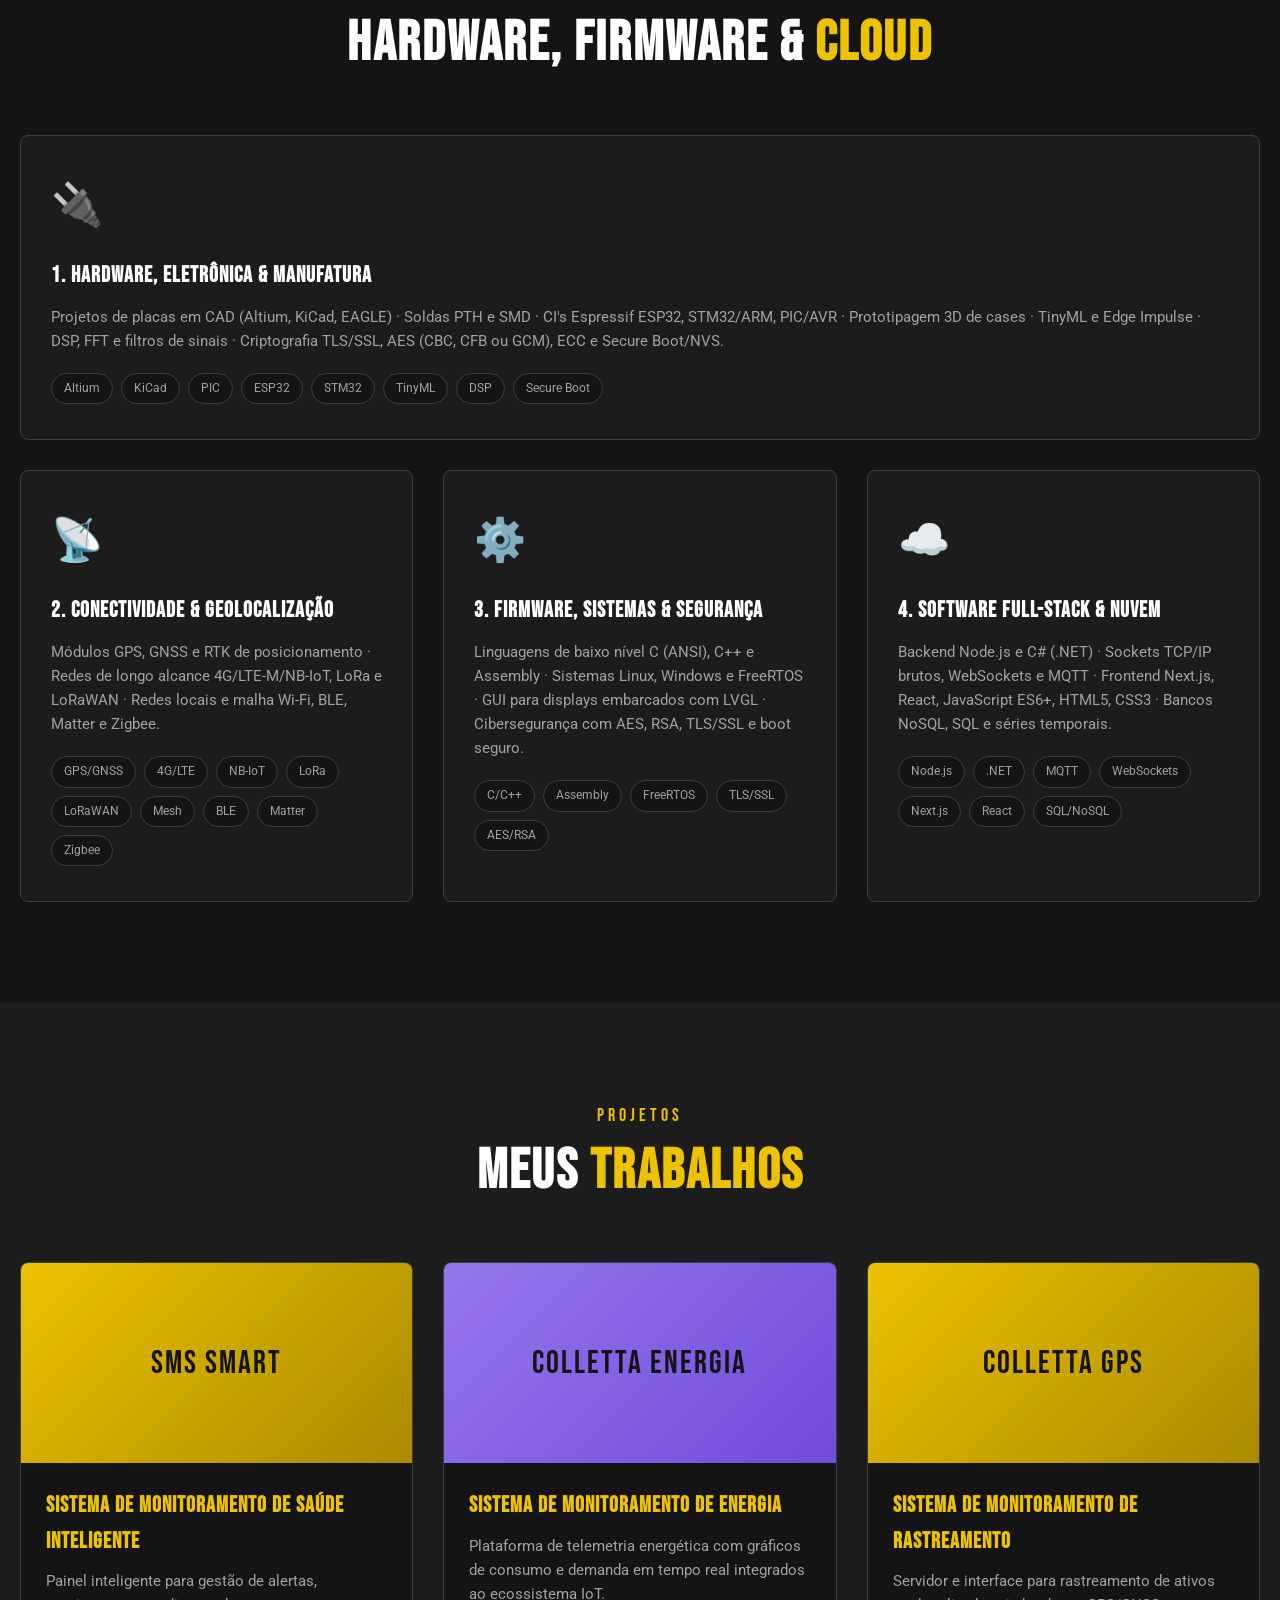
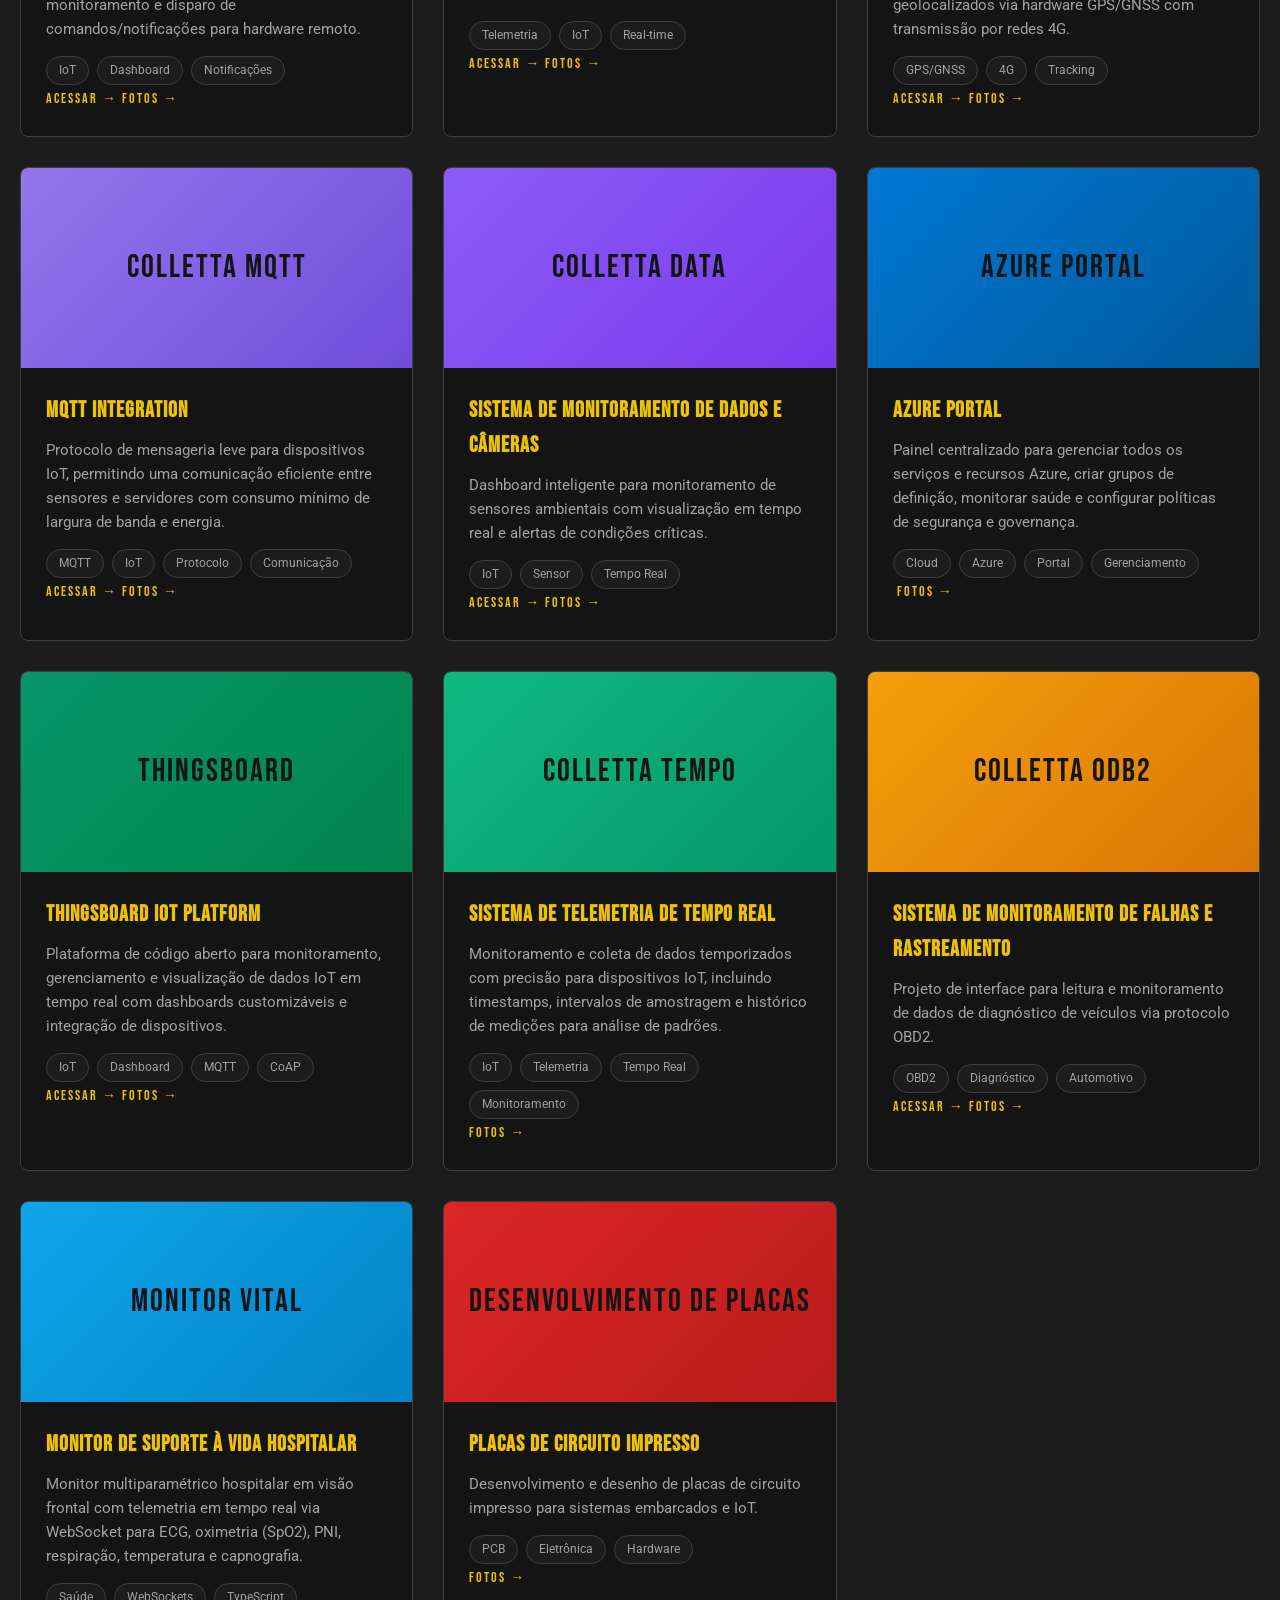
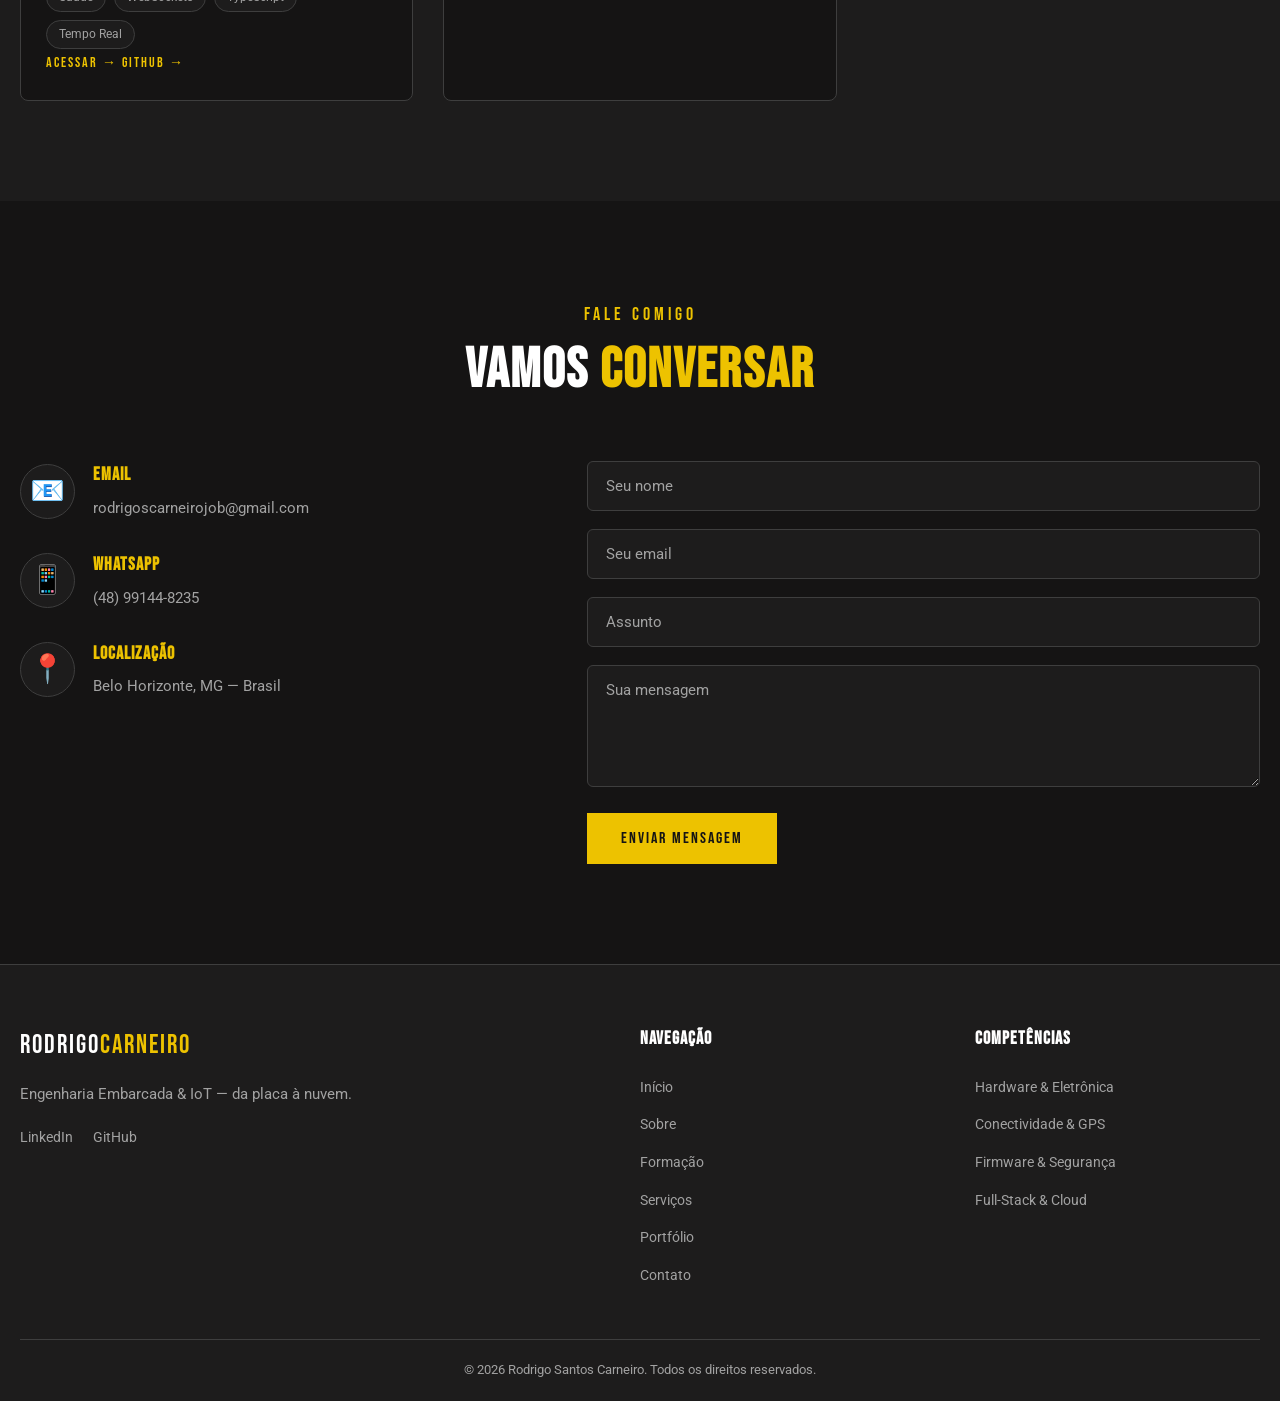
==== commit 14976cc3: "Adiciona projeto Monitor de Suporte à Vida Hospitalar ao portfólio" ====
--- a/index.html
+++ b/index.html
@@ -355,6 +355,20 @@
                     </div>
                 </div>
                 <div class="portfolio-card">
+                    <div class="portfolio-img" style="background: linear-gradient(135deg, #0ea5e9 0%, #0284c7 100%);">
+                        <span>Monitor Vital</span>
+                    </div>
+                    <div class="portfolio-info">
+                        <h3>Monitor de Suporte à Vida Hospitalar</h3>
+                        <p>Monitor multiparamétrico hospitalar em visão frontal com telemetria em tempo real via WebSocket para ECG, oximetria (SpO2), PNI, respiração, temperatura e capnografia.</p>
+                        <div class="portfolio-tags">
+                            <span>Saúde</span><span>WebSockets</span><span>TypeScript</span><span>Tempo Real</span>
+                        </div>
+                        <a href="https://monitor-vital.onrender.com" target="_blank" rel="noopener" class="servico-link">Acessar →</a>
+                        <a href="https://github.com/bilarodrigo/monitor-sinais-vitais" target="_blank" rel="noopener" class="servico-link">GitHub →</a>
+                    </div>
+                </div>
+                <div class="portfolio-card">
                     <div class="portfolio-img" style="background: linear-gradient(135deg, #dc2626 0%, #b91c1c 100%);">
                         <span>Desenvolvimento de Placas</span>
                     </div>
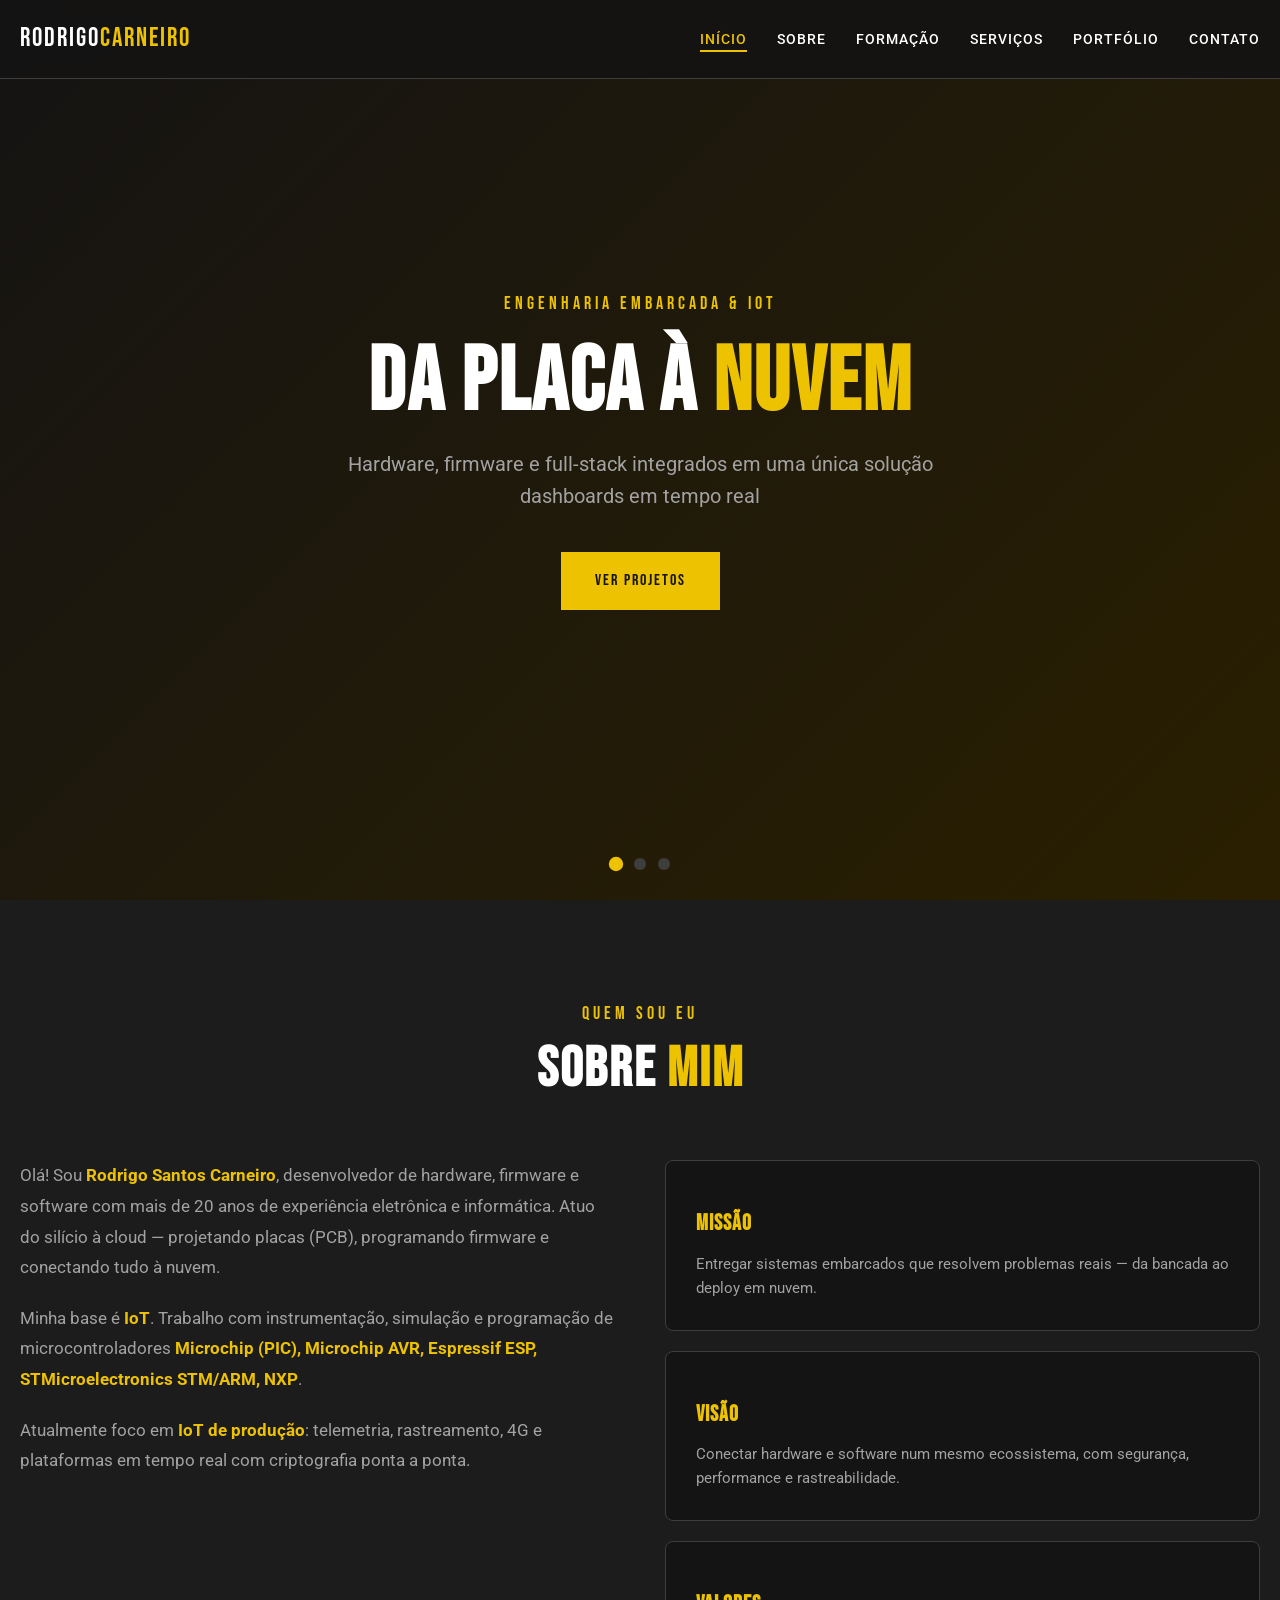
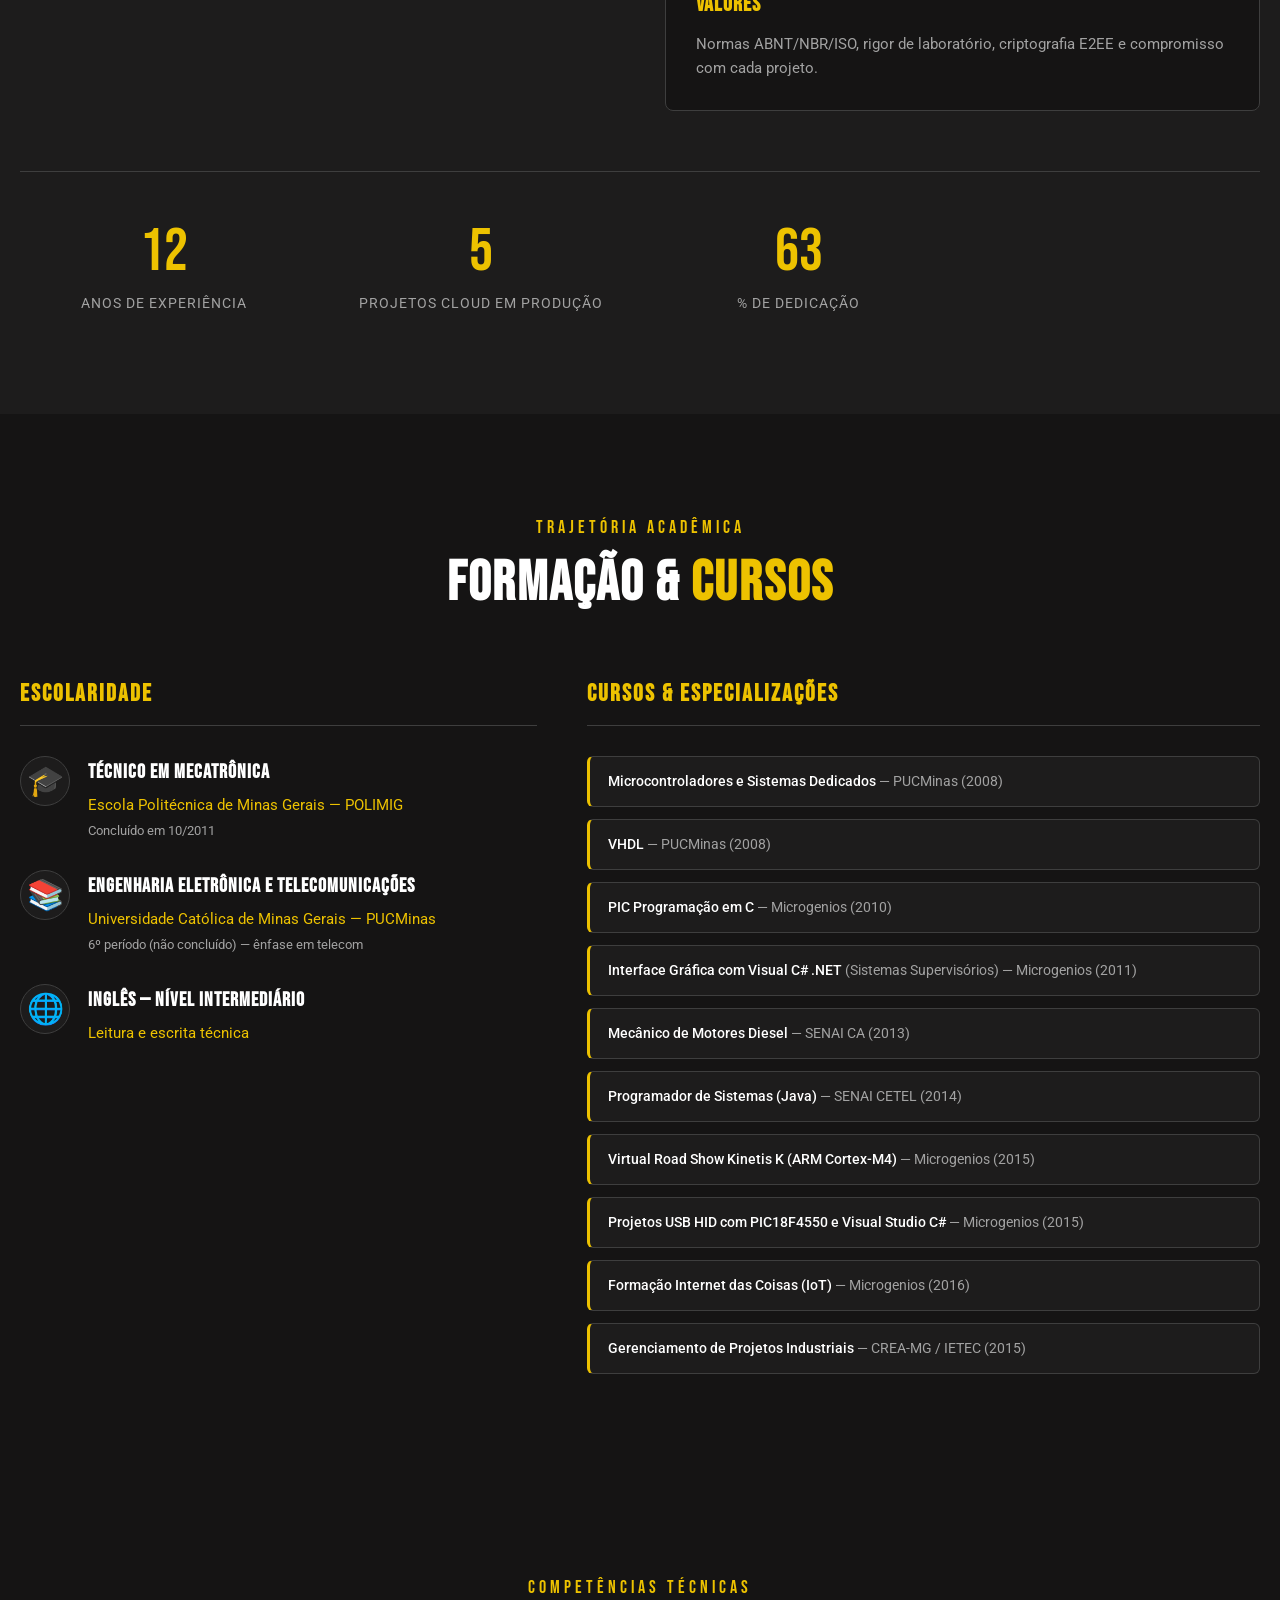
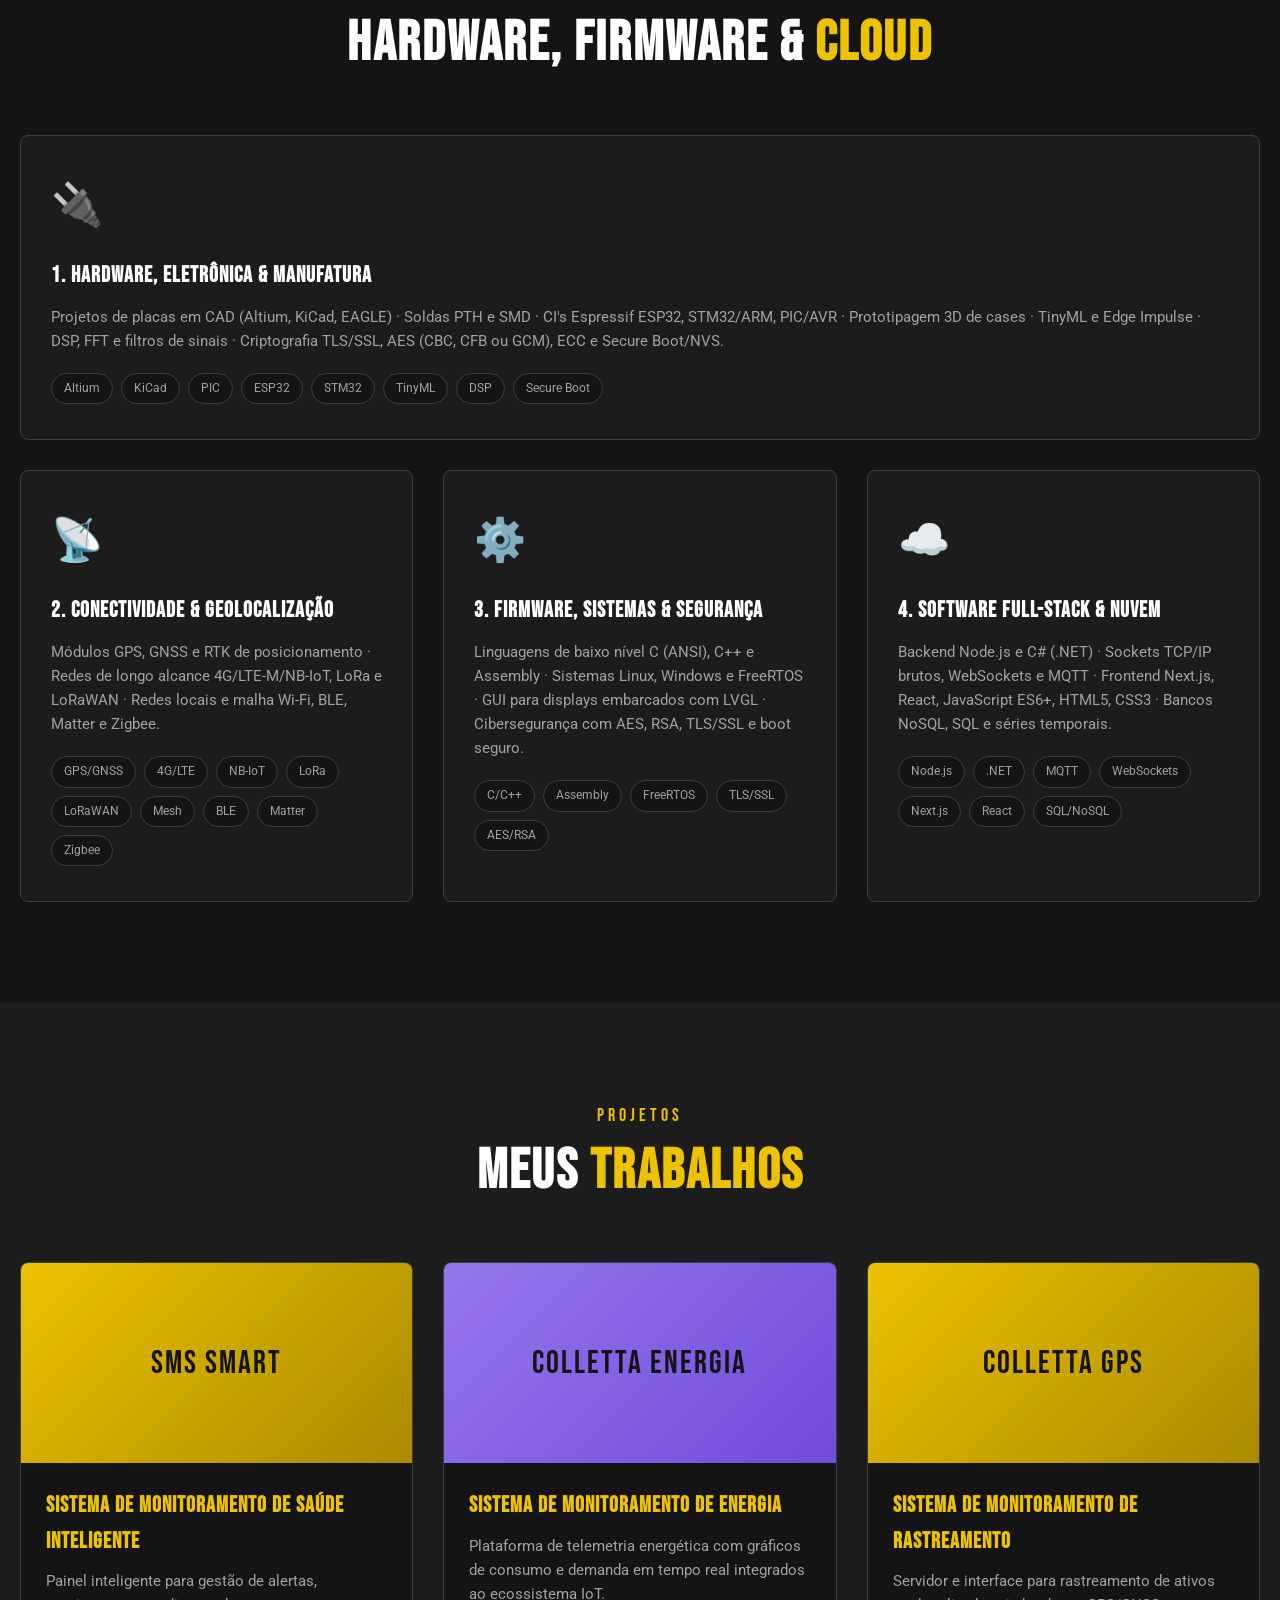
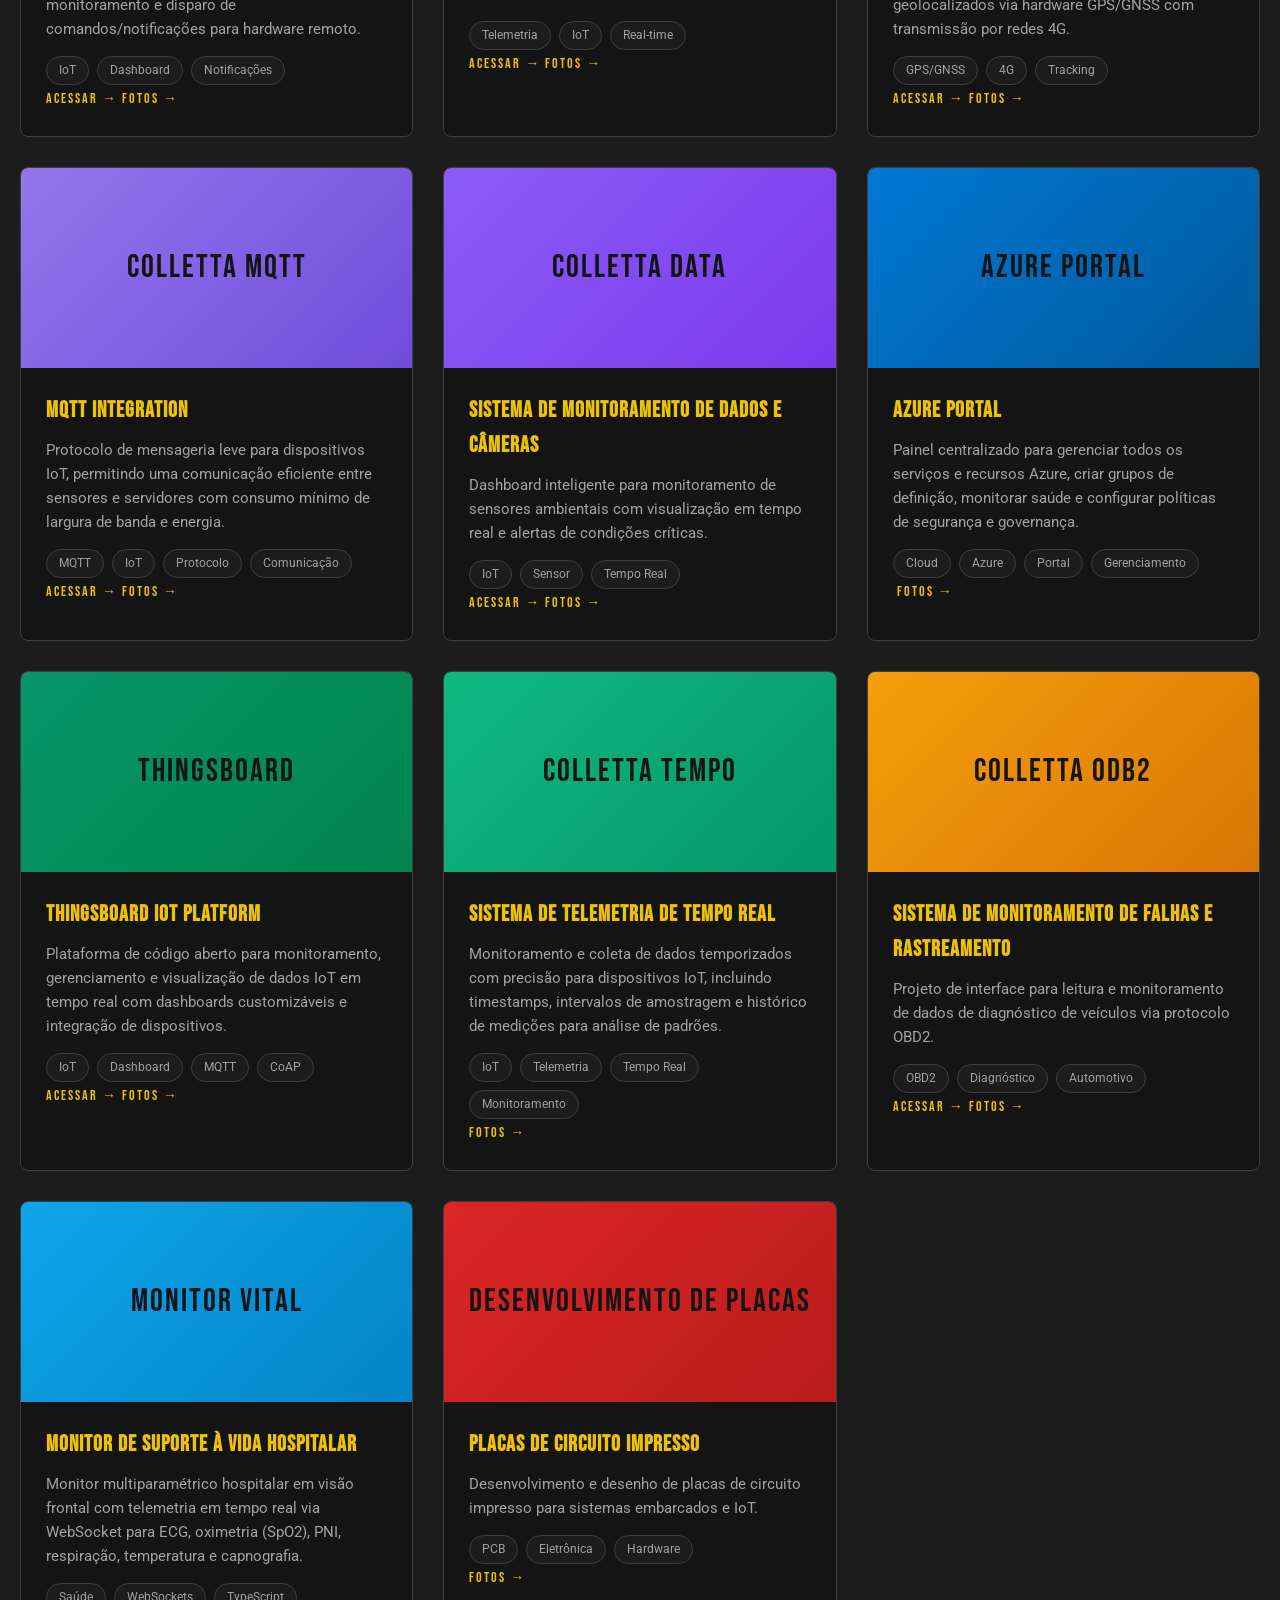
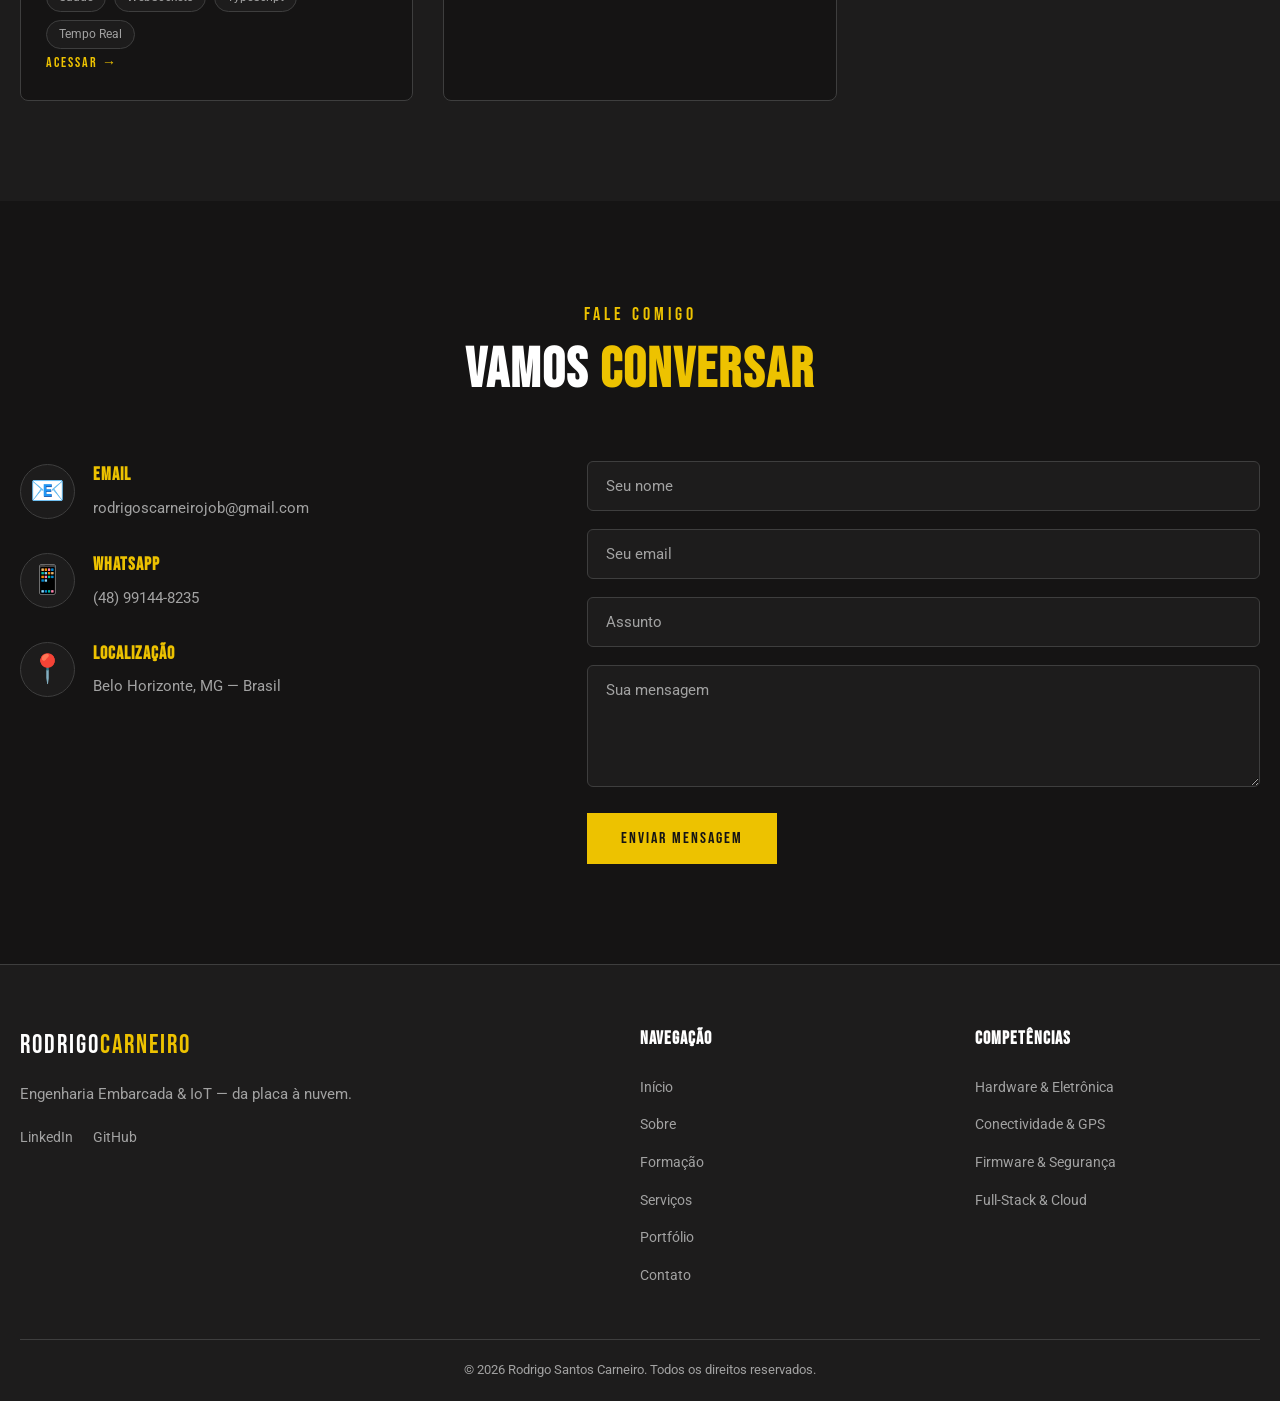
==== commit 3c04d3a1: "Remove link do GitHub do card Monitor Vital" ====
--- a/index.html
+++ b/index.html
@@ -365,7 +365,6 @@
                             <span>Saúde</span><span>WebSockets</span><span>TypeScript</span><span>Tempo Real</span>
                         </div>
                         <a href="https://monitor-vital.onrender.com" target="_blank" rel="noopener" class="servico-link">Acessar →</a>
-                        <a href="https://github.com/bilarodrigo/monitor-sinais-vitais" target="_blank" rel="noopener" class="servico-link">GitHub →</a>
                     </div>
                 </div>
                 <div class="portfolio-card">
